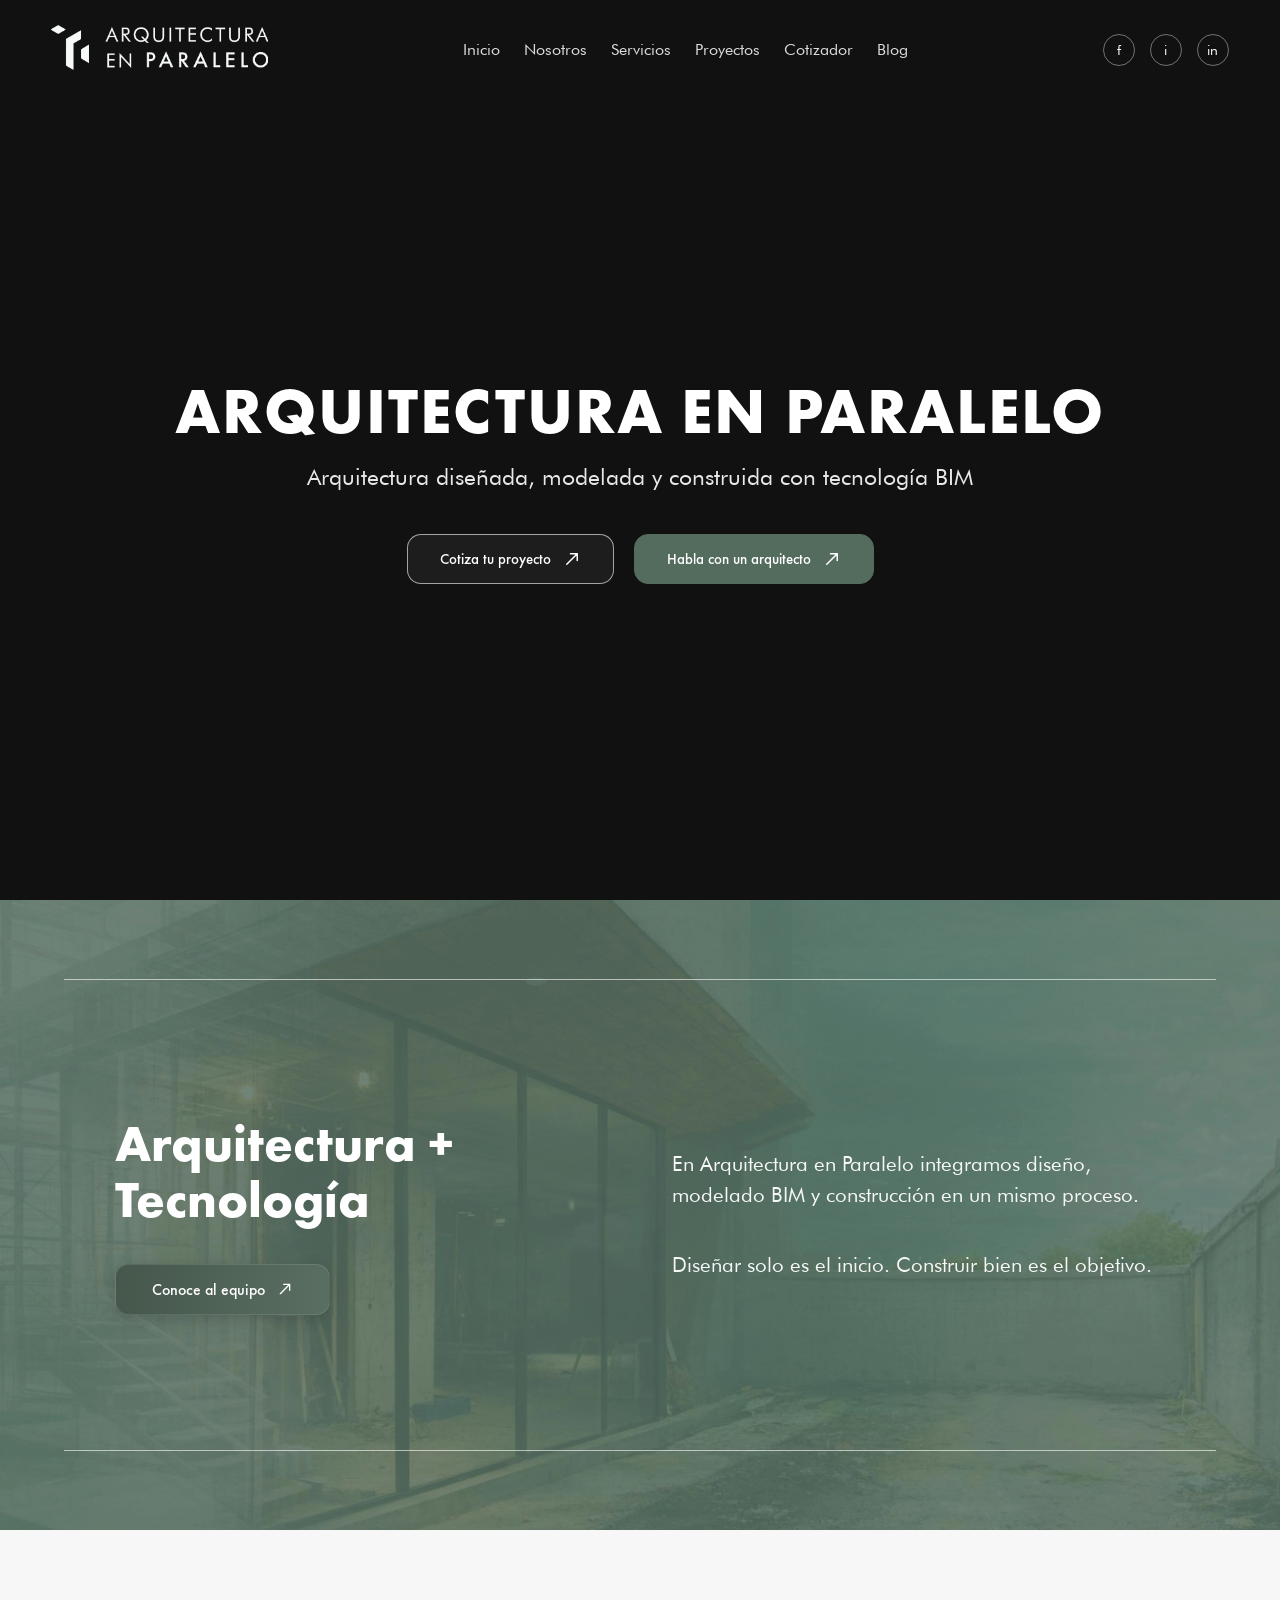
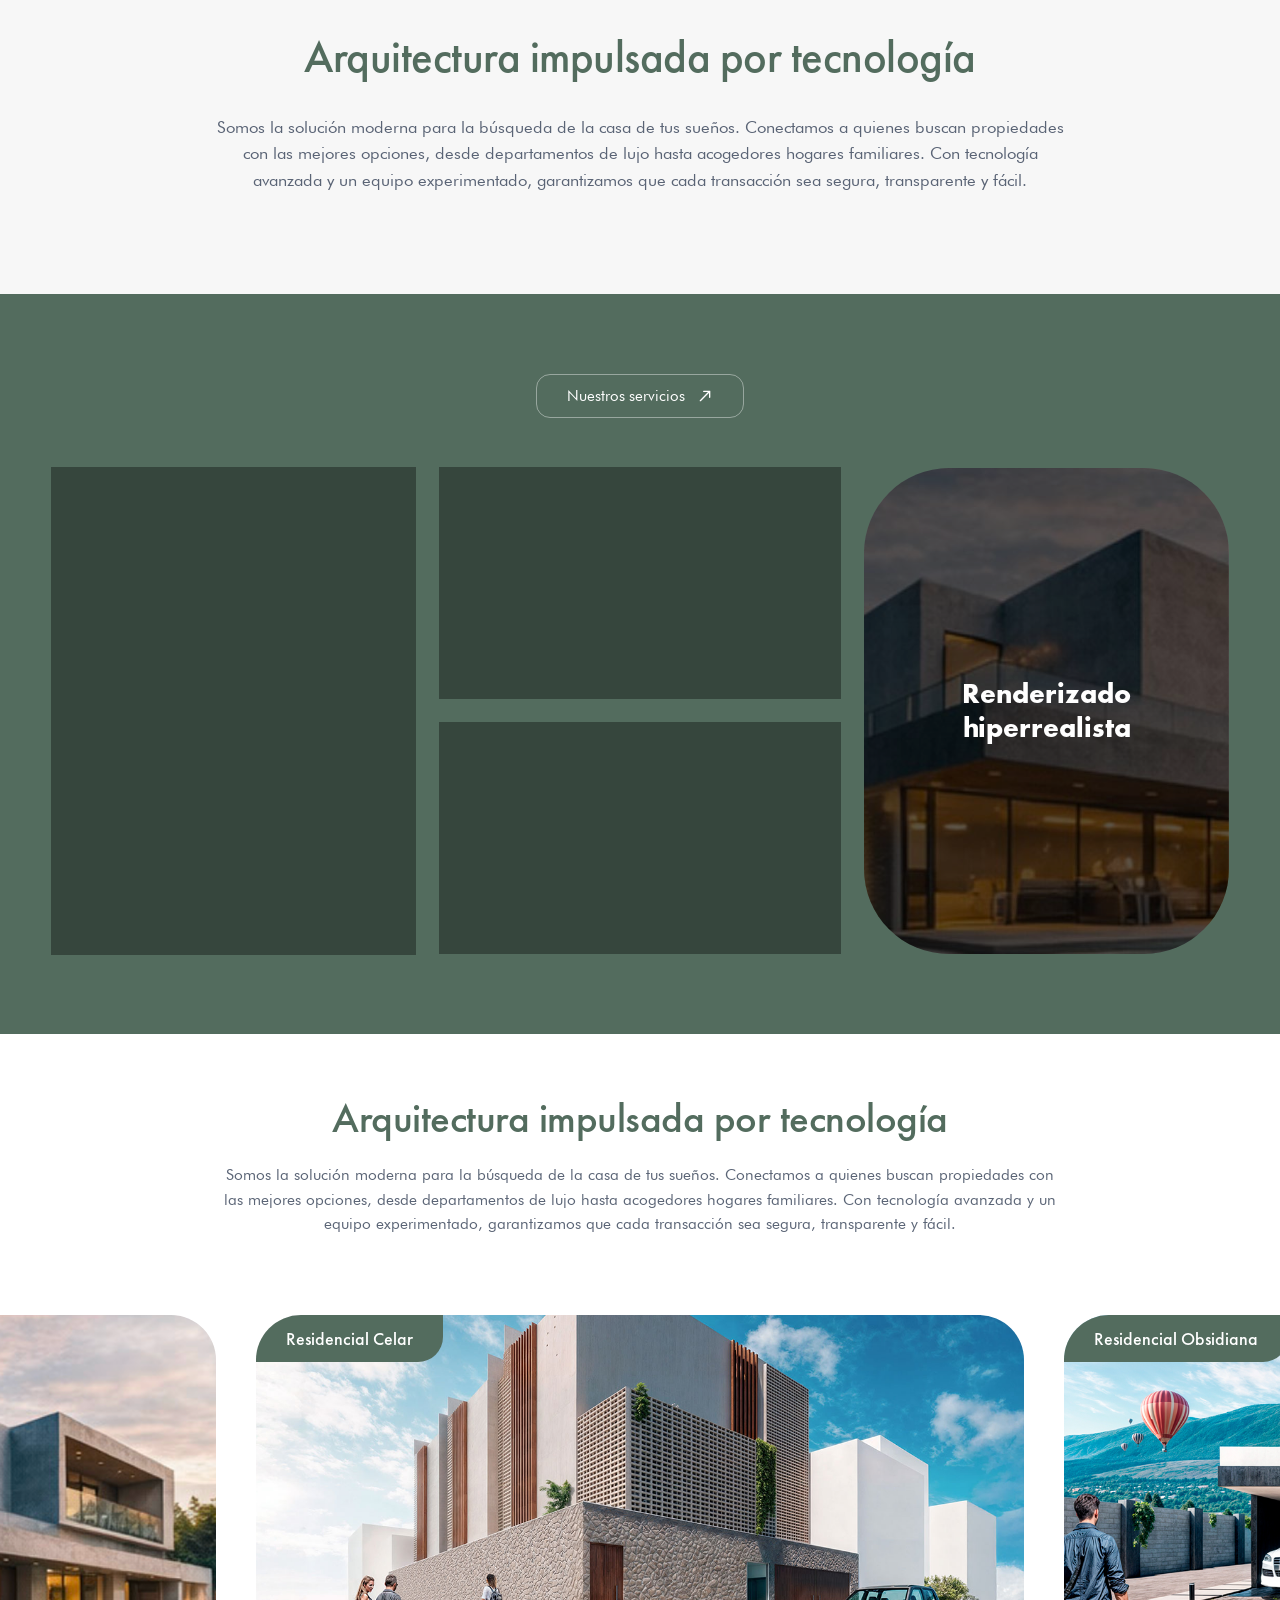
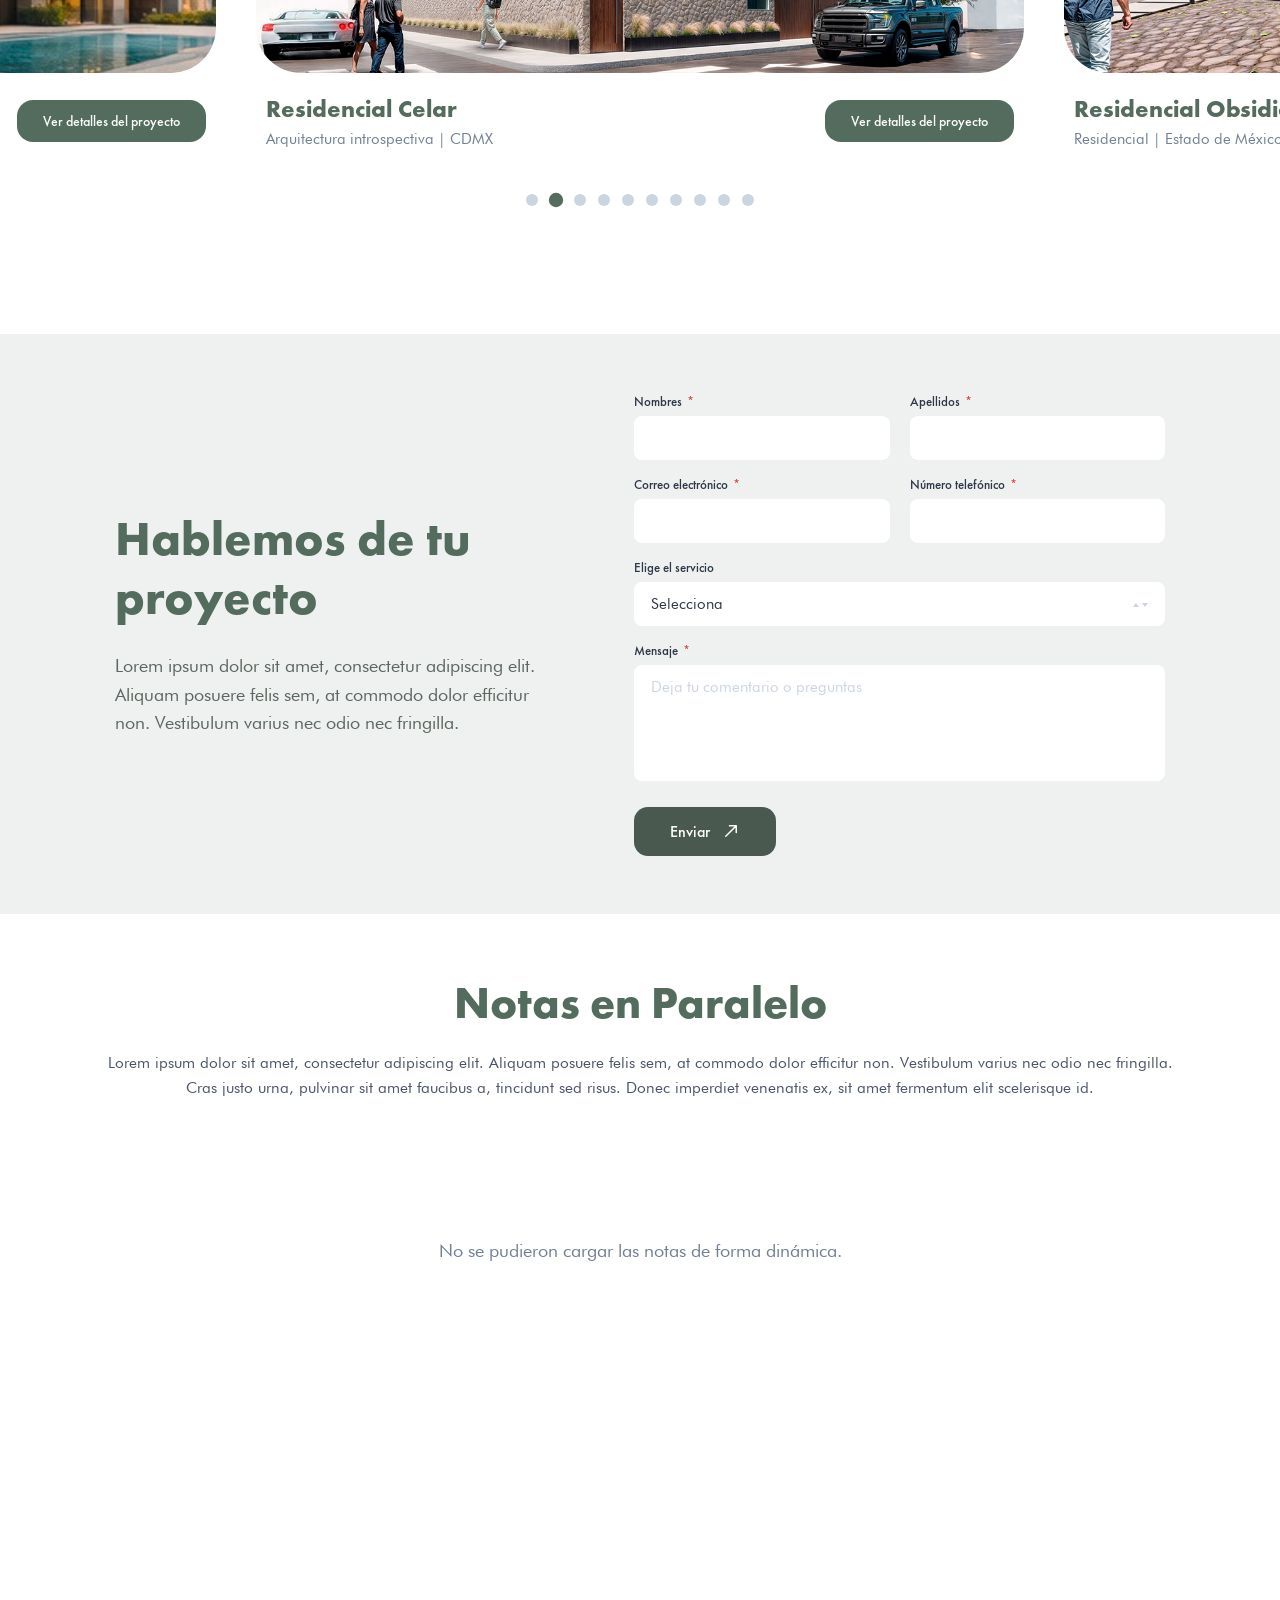
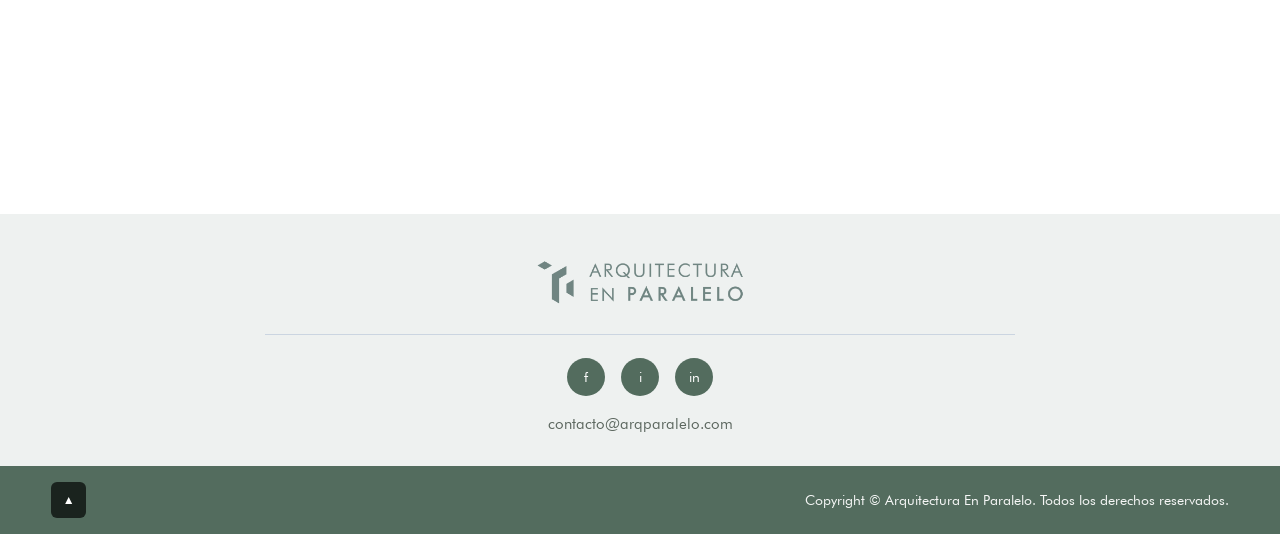
==== index.html @ ddc41c25 "Ajuste menú y ajuste Tarjetas proyectos" ====
<!DOCTYPE html>
<html lang="es">
<head>
  <meta charset="UTF-8">
  <meta name="viewport" content="width=device-width, initial-scale=1.0">
  <title>Arquitectura en Paralelo | Desarrollo Local</title>
  
  <!-- ENLACE AL ARCHIVO CSS EXTERNO -->
  <link rel="stylesheet" href="style.css">
</head>
<body>

<header class="main-header">
  <div class="header-container">
    <div class="logo">
      <img src="assets/img/logo-header.png" alt="Arquitectura en Paralelo">
    </div>
    
    <button class="menu-toggle" id="mobile-menu-btn" aria-label="Abrir menú">
      <span class="line"></span>
      <span class="line"></span>
      <span class="line"></span>
    </button>
    
    <nav class="nav-menu" id="main-nav">
      <div class="nav-links">
        <a href="#">Inicio</a>
        <a href="#">Nosotros</a>
        <a href="#">Servicios</a>
        <a href="#">Proyectos</a>
        <a href="#">Cotizador</a>
        <a href="#">Blog</a>
      </div>
      
      <div class="mobile-socials">
        <a href="https://www.facebook.com/profile.php?id=61570769352204" class="social-link">f</a>
        <a href="https://www.instagram.com/arqenparalelo" class="social-link">i</a>
        <a href="https://www.linkedin.com/company/arqparalelo/" class="social-link">in</a>
      </div>
    </nav>
    
    <div class="social-icons-desktop">
      <a href="https://www.facebook.com/profile.php?id=61570769352204" class="social-link">f</a>
      <a href="https://www.instagram.com/arqenparalelo" class="social-link">i</a>
      <a href="https://www.linkedin.com/company/arqparalelo/" class="social-link">in</a>
    </div>
  </div>
</header>

  <section class="hero-section">
    <div class="video-background">
      <!-- Video corregido según tu estructura local -->
      <video autoplay loop muted playsinline>
        <source src="assets/img/hero-section_.mp4" type="video/mp4">
      </video>
    </div>
    <div class="hero-content reveal-anim">
      <!-- El título principal que ahora sí se va a ver forzado a usar Futura PT Bold -->
      <h1 class="hero-title">ARQUITECTURA EN PARALELO</h1>
      <p class="hero-subtitle">Arquitectura diseñada, modelada y construida con tecnología BIM</p>
      
      <div class="hero-buttons">
        <a href="#" class="btn-hero btn-outline">
          Cotiza tu proyecto 
          <svg viewBox="0 0 24 24" width="18" height="18"><path d="M5 19L19 5M19 5H10M19 5V14" stroke="currentColor" stroke-width="2" stroke-linecap="round" stroke-linejoin="round"/></svg>
        </a>
        <a href="#" class="btn-hero btn-solid">
          Habla con un arquitecto 
          <svg viewBox="0 0 24 24" width="18" height="18"><path d="M5 19L19 5M19 5H10M19 5V14" stroke="currentColor" stroke-width="2" stroke-linecap="round" stroke-linejoin="round"/></svg>
        </a>
      </div>
    </div>
  </section>

  <section class="team-section">
  <div class="team-overlay"></div>
  
  <div class="team-container">
    
    <div class="team-col-left reveal-anim">
      <h2 class="team-main-title">Arquitectura +<br>Tecnología</h2>
      <a href="#" class="btn-team">
        Conoce al equipo
        <svg viewBox="0 0 24 24" width="16" height="16"><path d="M5 19L19 5M19 5H10M19 5V14" stroke="currentColor" stroke-width="2" stroke-linecap="round" stroke-linejoin="round"/></svg>
      </a>
    </div>
    
    <div class="team-col-right reveal-anim">
      <p class="team-paragraph p-top">
        En Arquitectura en Paralelo integramos diseño, modelado BIM y construcción en un mismo proceso.
      </p>
      <p class="team-paragraph p-bottom">
        Diseñar solo es el inicio. Construir bien es el objetivo.
      </p>
    </div>

  </div>
</section>

<section class="intro-text-section">
  <div class="intro-text-container">
    <h2 class="intro-title reveal-anim">Arquitectura impulsada por tecnología</h2>
    <p class="intro-paragraph">
      Somos la solución moderna para la búsqueda de la casa de tus sueños. Conectamos a quienes buscan propiedades con las mejores opciones, desde departamentos de lujo hasta acogedores hogares familiares. Con tecnología avanzada y un equipo experimentado, garantizamos que cada transacción sea segura, transparente y fácil.
    </p>
  </div>
</section>

<section class="services-section">
  
  <div class="services-top-bar">
    <a href="#" class="btn-services-top">
      Nuestros servicios
      <svg viewBox="0 0 24 24" width="16" height="16"><path d="M5 19L19 5M19 5H10M19 5V14" stroke="currentColor" stroke-width="2" stroke-linecap="round" stroke-linejoin="round"/></svg>
    </a>
  </div>

  <div class="grid-servicios">

    <div class="card-flip card-alta">
      <div class="card-inner">
        <div class="card-front foto-1">
          <h3>Proyecto y Diseño<br>Arquitectónico</h3>
        </div>
        <div class="card-back">
          <p>Creamos espacios funcionales y estéticamente atractivos que reflejan las necesidades y la personalidad de cada cliente.</p>
          <a href="#" class="btn-servicios">
            Ver más 
            <svg viewBox="0 0 24 24" width="14" height="14" class="arrow-svg"><path d="M5 19L19 5M19 5H10M19 5V14" stroke="currentColor" stroke-width="2" stroke-linecap="round" stroke-linejoin="round"/></svg>
          </a>
        </div>
      </div>
    </div>

    <div class="columna-centro">
      
      <div class="card-flip card-baja">
        <div class="card-inner">
          <div class="card-front foto-2">
            <h3>Coordinación y gestión BIM</h3>
          </div>
          <div class="card-back">
            <p>Somos expertos en la implementación de la metodología BIM, alineados con los estándares internacionales de la norma ISO 19650.</p>
            <a href="#" class="btn-servicios">
              Ver más
              <svg viewBox="0 0 24 24" width="14" height="14" class="arrow-svg"><path d="M5 19L19 5M19 5H10M19 5V14" stroke="currentColor" stroke-width="2" stroke-linecap="round" stroke-linejoin="round"/></svg>
            </a>
          </div>
        </div>
      </div>

      <div class="card-flip card-baja">
        <div class="card-inner">
          <div class="card-front foto-3">
            <h3>Supervisión y ejecución de obra</h3>
          </div>
          <div class="card-back">
            <p>Contamos con un equipo de profesionales altamente capacitados que supervisan cada etapa del proceso constructivo.</p>
            <a href="#" class="btn-servicios">
              Ver más
              <svg viewBox="0 0 24 24" width="14" height="14" class="arrow-svg"><path d="M5 19L19 5M19 5H10M19 5V14" stroke="currentColor" stroke-width="2" stroke-linecap="round" stroke-linejoin="round"/></svg>
            </a>
          </div>
        </div>
      </div>

    </div>

    <div class="card-flip card-alta">
      <div class="card-inner">
        <div class="card-front foto-4">
          <h3>Renderizado<br>hiperrealista</h3>
        </div>
        <div class="card-back">
          <p>Trabajamos con tecnología de punta para adaptarnos a cualquier escala y tipo de proyecto, asegurando que cada detalle refleje tu visión.</p>
          <a href="#" class="btn-servicios">
            Ver más 
            <svg viewBox="0 0 24 24" width="14" height="14" class="arrow-svg"><path d="M5 19L19 5M19 5H10M19 5V14" stroke="currentColor" stroke-width="2" stroke-linecap="round" stroke-linejoin="round"/></svg>
          </a>
        </div>
      </div>
    </div>

  </div>
</section>

<section class="section-proyectos-completa">
  
  <div class="proyectos-intro-header">
    <h2 class="proyectos-intro-title title-nowrap">Arquitectura impulsada por tecnología</h2>
    <p class="proyectos-intro-paragraph">
      Somos la solución moderna para la búsqueda de la casa de tus sueños. Conectamos a quienes buscan propiedades con las mejores opciones, desde departamentos de lujo hasta acogedores hogares familiares. Con tecnología avanzada y un equipo experimentado, garantizamos que cada transacción sea segura, transparente y fácil.
    </p>
  </div>

  <div class="carrusel-proyectos-wrapper">
    <div class="carrusel-proyectos-container">
      <div class="carrusel-track">

        <div class="proyecto-card">
          <div class="proyecto-imagen-wrapper">
            <img src="assets/img/Carrusel_Enteluz.png" alt="Casa Entreluz">
            <div class="pleca-verde">Casa Entreluz</div>
          </div>
          <div class="proyecto-info">
            <div class="proyecto-texto">
              <h3>Casa Entreluz</h3>
              <p>Arquitectura introspectiva | Estado de México</p>
            </div>
            <a href="#entreluz" class="btn-proyecto">Ver detalles del proyecto</a>
          </div>
        </div>

        <div class="proyecto-card">
          <div class="proyecto-imagen-wrapper">
            <img src="assets/img/Carrusel_Celar.png" alt="Residencial Celar">
            <div class="pleca-verde">Residencial Celar</div>
          </div>
          <div class="proyecto-info">
            <div class="proyecto-texto">
              <h3>Residencial Celar</h3>
              <p>Arquitectura introspectiva | CDMX</p>
            </div>
            <a href="#celar" class="btn-proyecto">Ver detalles del proyecto</a>
          </div>
        </div>

        <div class="proyecto-card">
          <div class="proyecto-imagen-wrapper">
            <img src="assets/img/Carrusel_Obsidiana.png" alt="Residencial Obsidiana">
            <div class="pleca-verde">Residencial Obsidiana</div>
          </div>
          <div class="proyecto-info">
            <div class="proyecto-texto">
              <h3>Residencial Obsidiana</h3>
              <p>Residencial | Estado de México</p>
            </div>
            <a href="#obsidiana" class="btn-proyecto">Ver detalles del proyecto</a>
          </div>
        </div>

        <div class="proyecto-card">
          <div class="proyecto-imagen-wrapper">
            <img src="assets/img/Carrusel_Refugio.png" alt="Residencial Refugio">
            <div class="pleca-verde">Residencial Refugio</div>
          </div>
          <div class="proyecto-info">
            <div class="proyecto-texto">
              <h3>Residencial Refugio</h3>
              <p>Conjunto habitacional | CDMX</p>
            </div>
            <a href="#refugio" class="btn-proyecto">Ver detalles del proyecto</a>
          </div>
        </div>

        <div class="proyecto-card">
          <div class="proyecto-imagen-wrapper">
            <img src="assets/img/Carrusel_Puente.png" alt="Casa Puente">
            <div class="pleca-verde">Casa Puente</div>
          </div>
          <div class="proyecto-info">
            <div class="proyecto-texto">
              <h3>Casa Puente</h3>
              <p>Residencial | Estado de México</p>
            </div>
            <a href="#puente" class="btn-proyecto">Ver detalles del proyecto</a>
          </div>
        </div>
        
        <div class="proyecto-card">
          <div class="proyecto-imagen-wrapper">
            <img src="assets/img/Carrusel_Esquivel.png" alt="Casa Esquivel">
            <div class="pleca-verde">Casa Esquivel</div>
          </div>
          <div class="proyecto-info">
            <div class="proyecto-texto">
              <h3>Casa Esquivel</h3>
              <p>Residencial con área comercial | Estado de México</p>
            </div>
            <a href="#esquivel" class="btn-proyecto">Ver detalles del proyecto</a>
          </div>
        </div>
        
        <div class="proyecto-card">
          <div class="proyecto-imagen-wrapper">
            <img src="assets/img/Carrusel_Enteluz.png" alt="Casa Jazmín">
            <div class="pleca-verde">Casa Jazmín</div>
          </div>
          <div class="proyecto-info">
            <div class="proyecto-texto">
              <h3>Casa Jazmín</h3>
              <p>Residencial con área comercial | CDMX</p>
            </div>
            <a href="#jazmin" class="btn-proyecto">Ver detalles del proyecto</a>
          </div>
        </div>
        
        <div class="proyecto-card">
          <div class="proyecto-imagen-wrapper">
            <img src="assets/img/Carrusel_Palapa.png" alt="Complejo la Palapa">
            <div class="pleca-verde">Complejo la Palapa</div>
          </div>
          <div class="proyecto-info">
            <div class="proyecto-texto">
              <h3>Complejo la Palapa</h3>
              <p>Comercial | Estado de México</p>
            </div>
            <a href="#palapa" class="btn-proyecto">Ver detalles del proyecto</a>
          </div>
        </div>
        
        <div class="proyecto-card">
          <div class="proyecto-imagen-wrapper">
            <img src="assets/img/Carrusel_Luz.png" alt="Residencia Luz">
            <div class="pleca-verde">Residencia Luz</div>
          </div>
          <div class="proyecto-info">
            <div class="proyecto-texto">
              <h3>Residencia Luz</h3>
              <p>Residencial | Estado de México</p>
            </div>
            <a href="#luz" class="btn-proyecto">Ver detalles del proyecto</a>
          </div>
        </div>
        
        <div class="proyecto-card">
          <div class="proyecto-imagen-wrapper">
            <img src="assets/img/Carrusel_Retiro.png" alt="Casa Retiro">
            <div class="pleca-verde">Casa Retiro</div>
          </div>
          <div class="proyecto-info">
            <div class="proyecto-texto">
              <h3>Casa Retiro</h3>
              <p>Residencial | Estado de México</p>
            </div>
            <a href="#retiro" class="btn-proyecto">Ver detalles del proyecto</a>
          </div>
        </div>

      </div>
    </div>

    <div class="carrusel-dots">
      <span class="dot" data-index="0"></span>
      <span class="dot active" data-index="1"></span> 
      <span class="dot" data-index="2"></span>
      <span class="dot" data-index="3"></span>
      <span class="dot" data-index="4"></span>
      <span class="dot" data-index="5"></span>
      <span class="dot" data-index="6"></span>
      <span class="dot" data-index="7"></span>
      <span class="dot" data-index="8"></span>
      <span class="dot" data-index="9"></span>
    </div>
  </div>
</section>

<section class="contact-section">
  <div class="contact-container">
    
    <div class="contact-info-col">
      <h2 class="contact-title">Hablemos de tu proyecto</h2>
      <p class="contact-text">
        Lorem ipsum dolor sit amet, consectetur adipiscing elit. Aliquam posuere felis sem, at commodo dolor efficitur non. Vestibulum varius nec odio nec fringilla.
      </p>
    </div>
    
    <div class="contact-form-col">
      <form action="#" method="POST" class="main-form">
        
        <div class="form-row">
          <div class="form-group">
            <label for="nombres">Nombres <span class="required">*</span></label>
            <input type="text" id="nombres" name="nombres" required>
          </div>
          <div class="form-group">
            <label for="apellidos">Apellidos <span class="required">*</span></label>
            <input type="text" id="apellidos" name="apellidos" required>
          </div>
        </div>
        
        <div class="form-row">
          <div class="form-group">
            <label for="email">Correo electrónico <span class="required">*</span></label>
            <input type="email" id="email" name="email" required>
          </div>
          <div class="form-group">
            <label for="telefono">Número telefónico <span class="required">*</span></label>
            <input type="tel" id="telefono" name="telefono" required>
          </div>
        </div>
        
        <div class="form-group full-width">
          <label for="servicio">Elige el servicio</label>
          <div class="select-wrapper">
            <select id="servicio" name="servicio">
              <option value="" disabled selected hidden>Selecciona</option>
              <option value="diseno">Proyecto y diseño arquitectónico</option>
              <option value="render">Renderizado Hiperrealista</option>
              <option value="gestion-bim">Coordinación y gestión BIM</option>
              <option value="supervision">Supervisión y ejecución de obra</option>
            </select>
          </div>
        </div>
        
        <div class="form-group full-width">
          <label for="mensaje">Mensaje <span class="required">*</span></label>
          <textarea id="mensaje" name="mensaje" rows="5" placeholder="Deja tu comentario o preguntas" required></textarea>
        </div>
        
        <div class="form-submit-wrapper">
          <button type="submit" class="btn-submit">
            Enviar
            <svg viewBox="0 0 24 24" width="18" height="18"><path d="M5 19L19 5M19 5H10M19 5V14" stroke="currentColor" stroke-width="2" stroke-linecap="round" stroke-linejoin="round"/></svg>
          </button>
        </div>
        
      </form>
    </div>
    
  </div>
</section>

<section class="blog-section">
  
  <div class="blog-header">
    <h2 class="blog-section-title">Notas en Paralelo</h2>
    <p class="blog-section-subtitle">
      Lorem ipsum dolor sit amet, consectetur adipiscing elit. Aliquam posuere felis sem, at commodo dolor efficitur non. Vestibulum varius nec odio nec fringilla. Cras justo urna, pulvinar sit amet faucibus a, tincidunt sed risus. Donec imperdiet venenatis ex, sit amet fermentum elit scelerisque id.
    </p>
  </div>

  <div class="blog-grid" id="blog-dynamic-container">
    <div class="blog-loading">Cargando publicaciones...</div>
  </div>

</section>

<footer class="main-footer">
  
  <div class="footer-top">
    <div class="footer-logo">
      <img src="assets/img/logo-aep.png" alt="Arquitectura en Paralelo">
    </div>
    
    <hr class="footer-divider">
    
    <div class="footer-socials">
      <a href="https://www.facebook.com/profile.php?id=61570769352204" class="footer-icon">f</a>
      <a href="https://www.instagram.com/arqenparalelo" class="footer-icon">i</a>
      <a href="https://www.linkedin.com/company/arqparalelo/" class="footer-icon">in</a>
    </div>
    
    <div class="footer-contact">
      <a href="mailto:contacto@arqparalelo.com">contacto@arqparalelo.com</a>
    </div>
  </div>

  <div class="footer-bottom">
    <div class="footer-bottom-container">
      <button class="btn-scroll-top" onclick="window.scrollTo({top: 0, behavior: 'smooth'});">▲</button>
      
      <p class="footer-copyright">
        Copyright &copy; Arquitectura En Paralelo. Todos los derechos reservados.
      </p>
    </div>
  </div>

</footer>

<script src="script.js"></script>
</body>
</html>
---- style.css ----
/* ==========================================================================
   1. CONFIGURACIÓN DE FUENTES FUTURA LOCALES
   ========================================================================== */

/* Peso normal/lectura (Book) */
@font-face {
  font-family: 'Futura Local';
  src: url('assets/fonts/Futura-Book-font.ttf') format('truetype');
  font-weight: 400;
  font-style: normal;
}

/* Peso intermedio (Medium) */
@font-face {
  font-family: 'Futura Local';
  src: url('assets/fonts/FuturaPTMedium.otf') format('opentype');
  font-weight: 500;
  font-style: normal;
}

/* Peso pesado para títulos (Bold) */
@font-face {
  font-family: 'Futura Local';
  src: url('assets/fonts/FuturaPTBold.otf') format('opentype');
  font-weight: 700;
  font-style: normal;
}

/* ==========================================================================
   2. RESETEO Y CONFIGURACIÓN GENERAL
   ========================================================================== */
* {
  margin: 0;
  padding: 0;
  box-sizing: border-box;
}

body {
  font-family: 'Futura Local', 'Futura', Arial, sans-serif;
  background-color: #1a1a1a;
  overflow-x: hidden;
  -webkit-font-smoothing: antialiased;
  -moz-osx-font-smoothing: grayscale;
}

/* ==========================================================================
   3. HEADER TRANSPARENTE
   ========================================================================== */
.main-header {
  position: absolute;
  top: 0;
  left: 0;
  width: 100%;
  z-index: 10;
  padding: 25px 4vw;
}

.header-container {
  display: flex;
  justify-content: space-between;
  align-items: center;
  max-width: 1800px;
  margin: 0 auto;
  width: 100%;
}

.logo img {
  height: 45px;
  width: auto;
}

.nav-menu {
  display: flex;
  align-items: center;
  justify-content: space-between;
  gap: 30px;
  opacity: 1 !important;       /* <-- AGREGA ESTO: Asegura que se vea en monitor */
  visibility: visible !important; /* <-- AGREGA ESTO: Asegura que responda en monitor */
}

.nav-menu a {
  color: #ffffff;
  text-decoration: none;
  font-size: 15px;
  font-weight: 400; /* Carga Futura-Book-font.ttf */
  opacity: 0.85;
  transition: opacity 0.3s ease;
}

.nav-menu a:hover {
  opacity: 1;
}

.social-icons {
  display: flex;
  gap: 15px;
}

.social-link {
  color: #ffffff;
  text-decoration: none;
  width: 32px;
  height: 32px;
  border: 1px solid rgba(255, 255, 255, 0.4);
  border-radius: 50%;
  display: flex;
  align-items: center;
  justify-content: center;
  font-size: 14px;
  font-weight: 400;
  transition: all 0.3s ease;
}

.social-link:hover {
  background: #ffffff;
  color: #000000;
}

/* ==========================================================================
   4. SECCIÓN HERO (100% ALTO DE PANTALLA)
   ========================================================================== */
.hero-section {
  position: relative;
  width: 100%;
  height: 100vh; /* Fuerza el alto total del monitor */
  display: flex;
  justify-content: center;
  align-items: center;
  overflow: hidden;
}

/* Contenedor y capa oscura sobre el video */
.video-background {
  position: absolute;
  top: 0;
  left: 0;
  width: 100%;
  height: 100%;
  z-index: 1;
}

.video-background video {
  width: 100%;
  height: 100%;
  object-fit: cover; /* Recorta y adapta el video sin deformarlo */
}

.video-background::before {
  content: '';
  position: absolute;
  top: 0; 
  left: 0; 
  width: 100%; 
  height: 100%;
  background: rgba(0, 0, 0, 0.35); /* Filtro oscuro para contraste */
  z-index: 2;
}

/* ==========================================================================
   5. TEXTOS CENTRALES Y TEXTO FLUIDO
   ========================================================================== */
.hero-content {
  position: relative;
  z-index: 3;
  text-align: center;
  color: #ffffff;
  width: 90%;
  max-width: 1200px;
  margin-top: 60px; /* Margen de cortesía por el header */
}

.hero-title {
  font-size: clamp(2.2rem, 5vw, 4.8rem); /* Se escala perfecto de celular a 27" */
  font-weight: 700; /* Carga FuturaPTBold.otf */
  letter-spacing: 2px;
  margin: 0 0 15px 0;
  line-height: 1.1;
}

.hero-subtitle {
  font-size: clamp(1.1rem, 1.8vw, 1.6rem);
  font-weight: 400; /* Carga Futura-Book-font.ttf */
  max-width: 800px;
  margin: 0 auto 40px auto;
  opacity: 0.9;
  line-height: 1.4;
}

/* ==========================================================================
   6. BOTONES DE ACCIÓN
   ========================================================================== */
.hero-buttons {
  display: flex;
  justify-content: center;
  gap: 20px;
}

.btn-hero {
  display: inline-flex;
  align-items: center;
  gap: 12px;
  padding: 14px 32px;
  border-radius: 14px;
  font-size: 15px;
  font-weight: 500; /* Carga FuturaPTMedium.otf */
  text-decoration: none;
  transition: all 0.3s ease;
}

.btn-hero svg {
  transition: transform 0.3s ease;
}

.btn-hero:hover svg {
  transform: translate(2px, -2px); /* Pequeño desplazamiento de la flecha */
}

/* Botón Izquierdo (Traslúcido con Blur) */
.btn-outline {
  border: 1px solid rgba(255, 255, 255, 0.6);
  background: rgba(255, 255, 255, 0.05);
  color: #ffffff;
  backdrop-filter: blur(5px);
}

.btn-outline:hover {
  background: rgba(255, 255, 255, 0.2);
  border-color: #ffffff;
}

/* Botón Derecho (Verde Sólido) */
.btn-solid {
  background-color: #536c5e;
  color: #ffffff;
  border: 1px solid #536c5e;
}

.btn-solid:hover {
  background-color: #42594d;
  border-color: #42594d;
}

/* ==========================================================================
   7. OPTIMIZACIÓN RESPONSIVA (MÓVILES)
   ========================================================================== */
@media (max-width: 992px) {
  .main-header {
    padding: 20px 6vw;
  }
  
  .nav-menu {
    display: none; /* Oculta el menú horizontal en móviles */
  }
  
  .hero-buttons {
    flex-direction: column; /* Apila los botones en vertical */
    align-items: center;
    gap: 15px;
  }
  
  .btn-hero {
    width: 100%;
    max-width: 320px;
    justify-content: center;
  }
}

/* ==========================================================================
   8. SECCIÓN EQUIPO (70% ALTO DE PANTALLA)
   ========================================================================== */
.team-section {
  position: relative;
  width: 100%;
  height: 70vh; /* Fuerza el 70% del alto de la pantalla */
  min-height: 550px; /* Evita que se colapse en pantallas muy enanas */
  background-image: url('assets/img/team.jpg');
  background-size: cover;
  background-position: center;
  background-repeat: no-repeat;
  display: flex;
  align-items: center;
  justify-content: center;
  overflow: hidden;
}

/* Capa verde translúcida de fondo */
.team-overlay {
  position: absolute;
  top: 0;
  left: 0;
  width: 100%;
  height: 100%;
  background: rgba(83, 108, 94, 0.15); /* Bajada a 0.45 para dar solo un sutil tinte verde */
  z-index: 1;
}

/* Contenedor principal con las líneas blancas superiores e inferiores */
.team-container {
  position: relative;
  z-index: 2;
  width: 90vw;
  max-width: 1600px;
  height: 75%; /* Altura interna relativa para las líneas */
  display: grid;
  grid-template-columns: 1fr 1fr;
  gap: 5vw;
  align-content: center;
  align-items: center;
  padding: 60px 4vw;
  box-sizing: border-box;
  
  /* Las líneas blancas del diseño */
  border-top: 1px solid rgba(255, 255, 255, 0.6);
  border-bottom: 1px solid rgba(255, 255, 255, 0.6);
}

/* --- COLUMNA IZQUIERDA --- */
.team-col-left {
  display: flex;
  flex-direction: column;
  align-items: flex-start;
  justify-content: center;
}

.team-main-title {
  font-family: 'Futura Local', sans-serif;
  font-weight: 700; /* Carga FuturaPTBold.otf */
  color: #ffffff;
  font-size: clamp(2.2rem, 4vw, 3.8rem);
  line-height: 1.1;
  margin-bottom: 35px;
}

/* Botón estilo pastilla oscura */
.btn-team {
  display: inline-flex;
  align-items: center;
  gap: 12px;
  /* Degradado lineal de izquierda (más oscuro) a derecha (más claro) */
  background: linear-gradient(90deg, #46574c 0%, #596f61 100%);
  border: 1px solid rgba(255, 255, 255, 0.1);
  color: #ffffff;
  text-decoration: none;
  padding: 14px 36px; /* Ajustado el padding horizontal para que se estire como en la captura */
  border-radius: 14px; /* Cambiado a 50px para dar ese acabado de píldora perfecto */
  font-size: 16px;
  font-weight: 500; /* Carga FuturaPTMedium.otf */
  transition: all 0.3s ease;
  box-shadow: 0 4px 15px rgba(0, 0, 0, 0.15); /* Una sutil sombra para darle volumen */
}

.btn-team svg {
  transition: transform 0.3s ease;
}

/* Efecto hover sutil para cuando pasan el cursor */
.btn-team:hover {
  background: linear-gradient(90deg, #3f4f45 0%, #4f6356 100%);
  box-shadow: 0 6px 20px rgba(0, 0, 0, 0.25);
}

.btn-team:hover svg {
  transform: translate(2px, -2px);
}

/* --- COLUMNA DERECHA --- */
.team-col-right {
  display: flex;
  flex-direction: column;
  justify-content: center;
  gap: 40px; /* Separación entre bloques de texto */
  color: #ffffff;
}

.team-paragraph {
  font-family: 'Futura Local', sans-serif;
  font-weight: 400; /* Carga Futura-Book-font.ttf */
  font-size: clamp(1.1rem, 1.6vw, 1.45rem);
  line-height: 1.5;
  max-width: 540px;
  opacity: 0.95;
}

/* ==========================================================================
   9. RESPONSIVO SECCIÓN EQUIPO (MÓVILES Y TABLETS)
   ========================================================================== */
@media (max-width: 992px) {
  .team-section {
    height: auto; /* Permite que crezca si el texto es muy largo en móvil */
    padding: 80px 0;
  }
  
  .team-container {
    grid-template-columns: 1fr; /* Una sola columna en móvil */
    gap: 40px;
    height: auto;
    padding: 40px 4vw;
  }
  
  .team-col-right {
    gap: 25px;
  }
  
  .team-paragraph {
    max-width: 100%;
  }
}

/* ==========================================================================
   10. SECCIÓN INTRO TEXTO MINIMALISTA
   ========================================================================== */
.intro-text-section {
  width: 100%;
  background-color: #f7f7f7; /* Un fondo gris claro muy sutil como el de tu captura */
  padding: 100px 4vw; /* Buen espacio vertical para que respire la sección */
  display: flex;
  justify-content: center;
  align-items: center;
  box-sizing: border-box;
}

.intro-text-container {
  width: 100%;
  max-width: 950px; /* Evita que las líneas de texto sean infinitas en un monitor de 27" */
  text-align: center;
}

.intro-title {
  font-family: 'Futura Local', sans-serif;
  font-weight: 500; /* Carga FuturaPTMedium.otf para un grosor elegante pero no masivo */
  color: #536c5e; /* Tu verde característico */
  font-size: clamp(2rem, 3.5vw, 3.2rem); /* Tipografía fluida que escala perfecto */
  line-height: 1.2;
  margin-bottom: 30px;
  letter-spacing: -0.5px;
}

.intro-paragraph {
  font-family: 'Futura Local', sans-serif;
  font-weight: 400; /* Carga Futura-Book-font.ttf */
  color: #4a5568; /* Un gris oscuro suave para que sea legible y estético */
  font-size: clamp(1rem, 1.3vw, 1.25rem);
  line-height: 1.6; /* Interlineado amplio para calcar el diseño original */
  max-width: 850px;
  margin: 0 auto;
  opacity: 0.9;
}

/* ==========================================================================
   11. RESPONSIVO SECCIÓN INTRO
   ========================================================================== */
@media (max-width: 768px) {
  .intro-text-section {
    padding: 60px 6vw; /* Reducimos el colchón de aire en pantallas móviles */
  }
  
  .intro-title {
    margin-bottom: 20px;
  }
}

/* ==========================================================================
   12. CONTENEDOR GENERAL DE LA SECCIÓN DE SERVICIOS
   ========================================================================== */
.services-section {
  width: 100%;
  background-color: #536c5e; /* Tu verde institucional unificado de fondo */
  padding: 80px 0;
  box-sizing: border-box;
}

/* Barra superior para centrar el botón */
.services-top-bar {
  display: flex;
  justify-content: center;
  margin-bottom: 50px;
}

/* El botón superior con borde fino */
.btn-services-top {
  display: inline-flex;
  align-items: center;
  gap: 12px;
  border: 1px solid rgba(255, 255, 255, 0.4);
  background: transparent;
  color: #ffffff;
  text-decoration: none;
  padding: 12px 30px;
  border-radius: 14px;
  font-family: 'Futura Local', sans-serif;
  font-weight: 400; /* Futura-Book-font.ttf */
  font-size: 15px;
  transition: all 0.3s ease;
}

.btn-services-top svg {
  transition: transform 0.3s ease;
}

.btn-services-top:hover {
  background: rgba(255, 255, 255, 0.1);
  border-color: #ffffff;
}

.btn-services-top:hover svg {
  transform: translate(2px, -2px);
}

/* --- DISEÑO DE LA REJILLA (GRID) ASIMÉTRICA --- */
.grid-servicios {
  display: grid;
  grid-template-columns: 1fr 1.1fr 1fr;
  gap: 24px;
  width: 92vw;
  max-width: 1800px;
  margin: 0 auto;
  box-sizing: border-box;
}

.columna-centro {
  display: flex;
  flex-direction: column;
  gap: 24px;
}

/* --- ESTRUCTURA FLIP CARD 3D --- */
.card-flip {
  perspective: 1000px;
  width: 100%;
}

/* ALTURAS PROPORCIONALES */
.card-alta {
  height: 38vw; 
  max-height: 800px; 
  min-height: 480px; 
}

.card-baja {
  height: calc(19vw - 12px); 
  max-height: 388px; 
  min-height: 228px;
}

.card-inner {
  position: relative;
  width: 100%;
  height: 100%;
  text-align: center;
  transition: transform 0.8s cubic-bezier(0.4, 0, 0.2, 1);
  transform-style: preserve-3d;
}

.card-flip:hover .card-inner {
  transform: rotateY(180deg);
}

.card-front, .card-back {
  position: absolute;
  width: 100%;
  height: 100%;
  -webkit-backface-visibility: hidden;
  backface-visibility: hidden;
  box-sizing: border-box;
  /* LÍNEA 116 ORIGINAL: Cambia el radio aquí de forma manual si lo requieres */
  border-radius: 85px !important; 
  overflow: hidden !important;
}

/* --- PARTE FRONTAL --- */
.card-front {
  background-size: cover !important;
  background-position: center !important;
  background-repeat: no-repeat !important;
  display: flex;
  align-items: center;
  justify-content: center;
  padding: 30px;
  z-index: 2;
}

.card-front::before {
  content: '';
  position: absolute;
  top: 0; left: 0; width: 100%; height: 100%;
  background: rgba(0, 0, 0, 0.35); 
  z-index: 1;
}

.card-front h3 {
  font-family: 'Futura Local', sans-serif;
  font-weight: 700; /* Carga FuturaPTBold.otf */
  color: #ffffff;
  font-size: clamp(1.4rem, 2.2vw, 2.4rem);
  z-index: 2;
  margin: 0;
  line-height: 1.2;
}

.card-baja .card-front h3 {
  font-size: clamp(1.2rem, 1.9vw, 2rem);
}

/* IMÁGENES LOCALES */
.foto-1 { background-image: url('assets/img/services-disenio.jpg'); }
.foto-2 { background-image: url('assets/img/services-BIM.png'); }
.foto-3 { background-image: url('assets/img/services-BIM.png'); }
.foto-4 { background-image: url('assets/img/services-disenio.jpg'); }

/* --- PARTE TRASERA TRASLÚCIDA --- */
.card-back {
  background-color: #42594d;
  transform: rotateY(180deg);
  display: flex;
  flex-direction: column;
  justify-content: center;
  align-items: center;
  padding: 30px;
  
  opacity: 0;
  visibility: hidden;
  transition: opacity 0.3s ease, visibility 0.3s ease;
}

.card-flip:hover .card-back {
  opacity: 1;
  visibility: visible;
}

.card-back p {
  font-family: 'Futura Local', sans-serif;
  font-weight: 400; /* Carga Futura-Book-font.ttf */
  color: #e2e8f0;
  font-size: clamp(0.9rem, 1.1vw, 1.1rem);
  line-height: 1.5;
  margin-bottom: 24px;
  max-width: 85%;
}

@media (max-width: 1200px) {
  .card-back p {
    font-size: 13px;
    margin-bottom: 15px;
  }
  .card-baja .card-back p {
    display: -webkit-box;
    -webkit-line-clamp: 3;
    -webkit-box-orient: vertical;
    overflow: hidden; 
  }
}

/* --- ESTILO DEL BOTÓN BLANCO TRASERO --- */
.btn-servicios {
  display: inline-flex;
  align-items: center;
  justify-content: center;
  gap: 8px;
  border: 1px solid #ffffff;
  background: transparent;
  color: #ffffff;
  padding: 10px 24px;
  font-size: 14px;
  font-family: 'Futura Local', sans-serif;
  font-weight: 500; /* Carga FuturaPTMedium.otf */
  text-decoration: none;
  border-radius: 18px;
  transition: all 0.3s ease;
}

.arrow-svg {
  transition: transform 0.3s ease;
}

.btn-servicios:hover {
  background: #ffffff;
  color: #42594d;
}

.btn-servicios:hover .arrow-svg {
  transform: translate(2px, -2px);
}

/* --- RESPONSIVO PARA MÓVILES --- */
@media (max-width: 992px) {
  .grid-servicios {
    grid-template-columns: 1fr;
    width: 100%;
    padding: 0 20px;
    gap: 20px;
  }
  .columna-centro {
    gap: 20px;
  }
  .card-alta, .card-baja {
    height: 380px;
    max-height: 380px;
    min-height: 380px;
  }
  .card-front h3 {
    font-size: 28px !important;
  }
  .card-back p {
    font-size: 15px !important;
  }
}

/* ==========================================================================
   13. SECCIÓN COMPLETA DE PROYECTOS (100vh) - ACTUALIZADA
   ========================================================================== */
.section-proyectos-completa {
  width: 100%;
  height: 100vh;
  min-height: 850px;
  background-color: #ffffff;
  display: flex;
  flex-direction: column;
  justify-content: space-between;
  padding: 60px 0;
  box-sizing: border-box;
  overflow: hidden;
}

.proyectos-intro-header {
  width: 100%;
  max-width: 1200px; /* Ampliado para dar espacio al título en horizontal */
  margin: 0 auto;
  text-align: center;
  padding: 0 4vw;
  box-sizing: border-box;
}

/* Ajuste 1: Fuerza una sola línea en laptops y monitores grandes */
.title-nowrap {
  white-space: nowrap; 
  font-family: 'Futura Local', sans-serif;
  font-weight: 500;
  color: #536c5e;
  font-size: clamp(1.8rem, 3.2vw, 3.2rem);
  line-height: 1.2;
  margin-bottom: 20px;
  letter-spacing: -0.5px;
}

.proyectos-intro-paragraph {
  font-family: 'Futura Local', sans-serif;
  font-weight: 400;
  color: #4a5568;
  font-size: clamp(0.95rem, 1.2vw, 1.15rem);
  line-height: 1.6;
  max-width: 850px;
  margin: 0 auto;
  opacity: 0.9;
}

.carrusel-proyectos-wrapper {
  width: 100vw;
  overflow: hidden;
  margin-top: auto;
  margin-bottom: auto;
}

/* Contenedor preparado para Drag del mouse */
.carrusel-proyectos-container {
  width: 100%;
  overflow-x: hidden; /* Ocultamos la barra nativa por completo */
  padding: 20px 0;
  box-sizing: border-box;
  cursor: grab; /* Indica que se puede arrastrar */
  user-select: none; /* Evita que se seleccionen los textos al arrastrar */
}

.carrusel-proyectos-container:active {
  cursor: grabbing;
}

.carrusel-track {
  display: flex;
  gap: 40px;
  padding: 0 40px;
  will-change: transform;
}

.proyecto-card {
  flex: 0 0 60vw;
  max-width: 1100px;
  min-width: 650px;
  display: flex;
  flex-direction: column;
  box-sizing: border-box;
}

.proyecto-imagen-wrapper {
  position: relative;
  width: 100%;
  height: 28vw;
  max-height: 480px;
  min-height: 340px;
  border-radius: 45px;
  overflow: hidden;
}

.proyecto-imagen-wrapper img {
  width: 100%;
  height: 100%;
  object-fit: cover;
  pointer-events: none; /* Evita que el navegador intente arrastrar la imagen suelta */
}

.pleca-verde {
  position: absolute;
  top: 0;
  left: 0;
  background-color: #536c5e;
  color: #ffffff;
  padding: 12px 30px;
  font-family: 'Futura Local', sans-serif;
  font-weight: 500;
  font-size: 18px;
  border-bottom-right-radius: 25px;
}

.proyecto-info {
  display: flex;
  justify-content: space-between;
  align-items: center;
  padding: 20px 10px 0 10px;
}

/* Ajuste 5: Cambiado el color del título al verde corporativo */
.proyecto-texto h3 {
  font-family: 'Futura Local', sans-serif;
  font-weight: 700;
  font-size: 24px;
  color: #536c5e; 
  margin: 0 0 6px 0;
}

.proyecto-texto p {
  font-family: 'Futura Local', sans-serif;
  font-weight: 400;
  font-size: 15px;
  color: #718096;
  margin: 0;
}

.btn-proyecto {
  background-color: #536c5e;
  color: #ffffff !important;
  text-decoration: none;
  padding: 12px 26px;
  border-radius: 16px;
  font-family: 'Futura Local', sans-serif;
  font-weight: 500;
  font-size: 14px;
  transition: background-color 0.3s ease;
}

.btn-proyecto:hover {
  background-color: #3f5247;
}

/* --- CÍRCULOS INDICADORES --- */
.carrusel-dots {
  display: flex;
  justify-content: center;
  gap: 12px;
  margin-top: 15px;
  padding: 10px 0; /* Ajuste 4: Añadido padding vertical para que no se corten las esferas */
}

.dot {
  width: 12px;
  height: 12px;
  background-color: #cbd5e1;
  border-radius: 50%;
  cursor: pointer;
  transition: all 0.3s ease;
  box-sizing: content-box; /* Evita heredar problemas de reseteo */
}

.dot.active {
  background-color: #536c5e;
  transform: scale(1.2);
}

@media (max-width: 992px) {
  .title-nowrap {
    white-space: normal; /* En móviles permitimos que baje para no romper la pantalla */
  }
}

@media (max-width: 768px) {
  .section-proyectos-completa {
    height: auto;
    padding: 60px 0;
  }
  .carrusel-track {
    gap: 20px;
    padding: 0 20px;
  }
  .proyecto-card {
    flex: 0 0 85vw;
    min-width: auto;
  }
  .proyecto-imagen-wrapper {
    height: 240px;
  }
  .proyecto-info {
    flex-direction: column;
    align-items: flex-start;
    gap: 15px;
  }
  .btn-proyecto {
    width: 100%;
    text-align: center;
  }
}

/* ==========================================================================
   14. SECCIÓN CONTACTO (50% ALTO DE PANTALLA)
   ========================================================================== */
.contact-section {
  width: 100%;
  height: 50vh; /* Ocupa exactamente el 50% del alto de la pantalla */
  min-height: 580px; /* Previene que se aplaste si el monitor es muy chato */
  background-color: #eef1f0; /* Fondo gris claro con el sutil tinte verdoso de la captura */
  display: flex;
  align-items: center;
  justify-content: center;
  padding: 40px 0;
  box-sizing: border-box;
}

.contact-container {
  width: 90vw;
  max-width: 1600px;
  display: grid;
  grid-template-columns: 1fr 1.2fr; /* Columna del formulario un poco más ancha */
  gap: 6vw;
  align-items: center;
  padding: 0 4vw;
}

/* --- COLUMNA DE INFORMACIÓN --- */
.contact-info-col {
  display: flex;
  flex-direction: column;
  justify-content: center;
}

.contact-title {
  font-family: 'Futura Local', sans-serif;
  font-weight: 700; /* FuturaPTBold */
  color: #536c5e; /* Tu verde característico */
  font-size: clamp(2rem, 3.8vw, 3.5rem);
  line-height: 1.2;
  margin-bottom: 25px;
}

.contact-text {
  font-family: 'Futura Local', sans-serif;
  font-weight: 400; /* Futura Book */
  color: #5c675f;
  font-size: clamp(1rem, 1.4vw, 1.35rem);
  line-height: 1.6;
  max-width: 500px;
}

/* --- FORMULARIO Y CAMPOS --- */
.contact-form-col {
  width: 100%;
}

.main-form {
  display: flex;
  flex-direction: column;
  gap: 16px;
}

.form-row {
  display: flex;
  gap: 20px;
}

.form-group {
  flex: 1;
  display: flex;
  flex-direction: column;
  gap: 6px;
}

.form-group.full-width {
  flex: none;
  width: 100%;
}

.main-form label {
  font-family: 'Futura Local', sans-serif;
  font-weight: 500; /* FuturaPTMedium */
  font-size: 13px;
  color: #2d3748;
}

.main-form label .required {
  color: #e53e3e;
  margin-left: 2px;
}

/* Inputs, Select y Textarea unificados */
.main-form input[type="text"],
.main-form input[type="email"],
.main-form input[type="tel"],
.main-form textarea,
.main-form select {
  width: 100%;
  padding: 12px 16px;
  background-color: #ffffff;
  border: 1px solid transparent;
  border-radius: 8px; /* Redondeado suave de tus inputs */
  font-family: 'Futura Local', sans-serif;
  font-weight: 400;
  font-size: 15px;
  color: #2d3748;
  outline: none;
  transition: all 0.3s ease;
  box-sizing: border-box;
}

/* El textarea del mensaje con el color de foco azul activo de tu captura */
.main-form textarea {
  resize: none;
}

.main-form input:focus,
.main-form textarea:focus,
.main-form select:focus {
  border-color: #3182ce; /* Tu borde azul de enfoque activo */
  box-shadow: 0 0 0 1px #3182ce;
}

/* Customización estética del selector de servicios */
.select-wrapper {
  position: relative;
  width: 100%;
}

.main-form select {
  appearance: none; /* Elimina la flecha fea por defecto de los navegadores */
  -webkit-appearance: none;
  cursor: pointer;
  padding-right: 40px;
}

/* Agrega los dos pequeños triángulos de selección a la derecha */
.select-wrapper::after {
  content: '▲▼';
  font-size: 10px;
  color: #cbd5e1;
  position: absolute;
  right: 16px;
  top: 50%;
  transform: translateY(-50%) scaleY(0.7);
  pointer-events: none;
  letter-spacing: -1px;
}

/* Placeholder sutil para el textarea */
.main-form textarea::placeholder {
  color: #cbd5e1;
}

/* --- BOTÓN ENVIAR --- */
.form-submit-wrapper {
  display: flex;
  justify-content: flex-start;
  margin-top: 10px;
}

.btn-submit {
  display: inline-flex;
  align-items: center;
  gap: 12px;
  background-color: #4a5950; /* Tu verde apagado del botón enviar */
  border: none;
  color: #ffffff;
  padding: 14px 36px;
  border-radius: 14px;
  font-family: 'Futura Local', sans-serif;
  font-weight: 500;
  font-size: 16px;
  cursor: pointer;
  transition: all 0.3s ease;
}

.btn-submit svg {
  transition: transform 0.3s ease;
}

.btn-submit:hover {
  background-color: #3b4740;
}

.btn-submit:hover svg {
  transform: translate(2px, -2px);
}

/* ==========================================================================
   15. RESPONSIVO SECCIÓN CONTACTO
   ========================================================================== */
@media (max-width: 992px) {
  .contact-section {
    height: auto;
    padding: 80px 0;
  }
  
  .contact-container {
    grid-template-columns: 1fr;
    gap: 45px;
  }
  
  .contact-info-col {
    text-align: center;
    align-items: center;
  }
}

@media (max-width: 600px) {
  .form-row {
    flex-direction: column;
    gap: 16px;
  }
}

/* ==========================================================================
   16. SECCIÓN BLOGS DINÁMICOS (100vh)
   ========================================================================== */
.blog-section {
  width: 100%;
  height: 100vh; /* Fuerza el 100% de la altura de la pantalla */
  min-height: 850px;
  background-color: #ffffff;
  display: flex;
  flex-direction: column;
  justify-content: space-between;
  padding: 60px 4vw;
  box-sizing: border-box;
}

.blog-header {
  width: 100%;
  max-width: 1100px;
  margin: 0 auto;
  text-align: center;
}

.blog-section-title {
  font-family: 'Futura Local', sans-serif;
  font-weight: 700; /* FuturaPTBold */
  color: #536c5e; /* Tu verde */
  font-size: clamp(2rem, 3.5vw, 3.2rem);
  margin-bottom: 20px;
}

.blog-section-subtitle {
  font-family: 'Futura Local', sans-serif;
  font-weight: 400; /* Futura Book */
  color: #4a5568;
  font-size: clamp(0.95rem, 1.2vw, 1.15rem);
  line-height: 1.6;
}

/* --- REJILLA DE 4 COLUMNAS --- */
.blog-grid {
  display: grid;
  grid-template-columns: repeat(4, 1fr); /* 4 Columnas idénticas */
  gap: 24px;
  width: 100%;
  max-width: 1600px;
  margin: 0 auto;
  flex-grow: 1;
  margin-top: 40px;
  align-items: stretch;
}

.blog-loading {
  grid-column: span 4;
  text-align: center;
  font-family: 'Futura Local', sans-serif;
  color: #718096;
  font-size: 18px;
  padding: 100px 0;
}

/* --- TARJETA ESTILO MAQUETA --- */
.blog-card {
  position: relative;
  border-radius: 35px; /* Bordes redondeados estrictos de la captura */
  overflow: hidden;
  display: flex;
  flex-direction: column;
  justify-content: flex-end;
  padding: 30px 24px;
  background-size: cover;
  background-position: center;
  background-repeat: no-repeat;
  box-sizing: border-box;
  transition: transform 0.3s ease, box-shadow 0.3s ease;
}

.blog-card:hover {
  transform: translateY(-5px);
  box-shadow: 0 10px 25px rgba(0,0,0,0.15);
}

/* Capa oscura interna degradada para que el texto blanco sea legible */
.blog-card::before {
  content: '';
  position: absolute;
  top: 0; left: 0; width: 100%; height: 100%;
  background: linear-gradient(180deg, rgba(0,0,0,0.1) 0%, rgba(0,0,0,0.75) 85%);
  z-index: 1;
}

/* CONTENIDO DE LA TARJETA */
.blog-card-content {
  position: relative;
  z-index: 2;
  color: #ffffff;
  display: flex;
  flex-direction: column;
  gap: 12px;
}

/* Flecha superior derecha flotante */
.blog-card-arrow {
  position: absolute;
  top: 30px;
  right: 24px;
  background-color: #ffffff;
  width: 42px;
  height: 42px;
  border-radius: 12px;
  display: flex;
  align-items: center;
  justify-content: center;
  color: #000000;
  z-index: 2;
  transition: transform 0.3s ease;
}

.blog-card:hover .blog-card-arrow {
  transform: translate(3px, -3px);
}

.blog-card-title {
  font-family: 'Futura Local', sans-serif;
  font-weight: 700;
  font-size: clamp(1.3rem, 1.8vw, 1.75rem);
  line-height: 1.2;
  margin: 0;
}

.blog-card-excerpt {
  font-family: 'Futura Local', sans-serif;
  font-weight: 400;
  font-size: 13.5px;
  line-height: 1.4;
  opacity: 0.85;
  margin: 0 0 10px 0;
  /* Limita el extracto a máximo 3 líneas en pantallas pequeñas */
  display: -webkit-box;
  -webkit-line-clamp: 3;
  -webkit-box-orient: vertical;
  overflow: hidden;
}

/* Botón inferior blanco estilo píldora */
.btn-blog-read {
  width: 100%;
  background-color: #ffffff;
  color: #000000;
  text-align: center;
  text-decoration: none;
  padding: 12px 0;
  border-radius: 14px;
  font-family: 'Futura Local', sans-serif;
  font-weight: 500; /* Medium */
  font-size: 14px;
  transition: background-color 0.3s ease;
}

.btn-blog-read:hover {
  background-color: #e2e8f0;
}

/* --- RESPONSIVO --- */
@media (max-width: 1200px) {
  .blog-grid {
    grid-template-columns: repeat(2, 1fr); /* 2x2 en tablets */
  }
  .blog-section {
    height: auto;
  }
}

@media (max-width: 768px) {
  .blog-grid {
    grid-template-columns: 1fr; /* 1 columna en móviles */
    gap: 20px;
  }
}

/* ==========================================================================
   17. SECCIÓN FOOTER ASIMÉTRICO (35% ALTO DE PANTALLA)
   ========================================================================== */
.main-footer {
  width: 100%;
  height: 35vh; /* Ocupa exactamente el 35% de la visual de la pantalla */
  min-height: 320px; /* Evita que los textos se pisen si el navegador se achica mucho */
  display: flex;
  flex-direction: column;
  box-sizing: border-box;
}

/* --- BLOQUE SUPERIOR --- */
.footer-top {
  background-color: #eef1f0; /* El mismo gris verdoso claro de tu contacto */
  flex-grow: 1; /* Absorbe el espacio disponible de forma dinámica */
  display: flex;
  flex-direction: column;
  align-items: center;
  justify-content: center;
  gap: 18px;
  padding: 20px 4vw 10px 4vw;
}

.footer-logo img {
  height: 50px; /* Ajusta según el tamaño de tu logo con texto */
  width: auto;
}

/* Línea horizontal gris fina */
.footer-divider {
  width: 100%;
  max-width: 750px; /* Evita que la línea sea infinita en pantallas anchas */
  border: none;
  border-top: 1px solid #cbd5e1;
  margin: 5px 0;
}

/* Redes sociales rellenas de color verde */
.footer-socials {
  display: flex;
  gap: 16px;
}

.footer-icon {
  background-color: #536c5e; /* Tu verde institucional */
  color: #ffffff;
  text-decoration: none;
  width: 38px;
  height: 38px;
  border-radius: 50%;
  display: flex;
  align-items: center;
  justify-content: center;
  font-family: 'Futura Local', sans-serif;
  font-size: 14px;
  transition: transform 0.3s ease, background-color 0.3s ease;
}

.footer-icon:hover {
  transform: scale(1.1);
  background-color: #42594d;
}

/* Texto del correo */
.footer-contact a {
  font-family: 'Futura Local', sans-serif;
  font-weight: 400; /* Futura Book */
  color: #5c675f;
  font-size: 15px;
  text-decoration: none;
  transition: color 0.3s ease;
}

.footer-contact a:hover {
  color: #536c5e;
}

/* --- BLOQUE INFERIOR DE COPYRIGHT --- */
.footer-bottom {
  background-color: #536c5e; /* Tu verde de fondo */
  width: 100%;
  padding: 16px 4vw;
}

.footer-bottom-container {
  max-width: 1600px;
  margin: 0 auto;
  display: flex;
  justify-content: space-between;
  align-items: center;
  position: relative;
}

.footer-copyright {
  font-family: 'Futura Local', sans-serif;
  font-weight: 400;
  color: #ffffff;
  font-size: 14px;
  opacity: 0.95;
  margin: 0;
  width: 100%;
  text-align: right; /* Alineado a la derecha como en tu maqueta */
}

/* Botón de flecha para subir */
.btn-scroll-top {
  background-color: #1a231e;
  border: none;
  color: #ffffff;
  width: 36px;
  height: 36px;
  border-radius: 6px;
  cursor: pointer;
  display: flex;
  align-items: center;
  justify-content: center;
  font-size: 12px;
  transition: background-color 0.3s ease;
}

.btn-scroll-top:hover {
  background-color: #000000;
}

/* --- RESPONSIVO --- */
@media (max-width: 768px) {
  .main-footer {
    height: auto; /* Dejamos libre en móviles */
  }
  .footer-top {
    padding: 40px 4vw;
  }
  .footer-bottom-container {
    flex-direction: column-reverse;
    gap: 15px;
  }
  .footer-copyright {
    text-align: center;
  }
}

/* ==========================================================================
   DISEÑO DEL MENÚ: COMPORTAMIENTO UNIFICADO ESCRITORIO / MÓVIL (CORREGIDO)
   ========================================================================== */

/* --- 1. ESTILOS BASE PARA ESCRITORIO (Monitores grandes) --- */
.mobile-socials { 
  display: none; 
}
.menu-toggle { 
  display: none; 
}
.social-icons-desktop { 
  display: flex; 
  gap: 15px; 
}

/* En escritorio mantenemos sus propiedades nativas de visualización */
.nav-menu {
  display: flex;
  align-items: center;
  justify-content: space-between;
  gap: 30px;
}

.nav-links {
  display: flex;
  gap: 24px;
}

.nav-links a {
  text-decoration: none;
  color: #ffffff;
  font-family: 'Futura Local', sans-serif;
  font-size: 16px;
  transition: color 0.3s ease;
}


/* --- 2. TRANSMUTACIÓN PARA VERSIONES MÓVILES (Pantallas chicas) --- */
@media (max-width: 992px) {
  .social-icons-desktop {
    display: none;
  }

  /* Botón hamburguesa móvil */
  .menu-toggle {
    display: flex;
    flex-direction: column;
    justify-content: space-between;
    width: 26px;
    height: 18px;
    background: transparent;
    border: none;
    cursor: pointer;
    z-index: 100;
    padding: 0;
  }

  .menu-toggle .line {
    width: 100%;
    height: 2px;
    background-color: #ffffff;
    transition: all 0.3s ease;
    transform-origin: left center;
  }

  /* Animación a "X" */
  .menu-toggle.active .line:nth-child(1) {
    transform: rotate(45deg);
  }
  .menu-toggle.active .line:nth-child(2) {
    width: 0%;
    opacity: 0;
  }
  .menu-toggle.active .line:nth-child(3) {
    transform: rotate(-45deg);
  }

  /* Transformamos el menú en la capa de pantalla completa */
  .nav-menu {
    position: fixed;
    top: 0;
    left: 0;
    width: 100%;
    height: 100vh;
    
    /* CAMBIADO: Usamos tu verde corporativo con opacidad traslúcida */
    background: rgba(83, 108, 94, 0.96); 
    backdrop-filter: blur(15px); 
    -webkit-backdrop-filter: blur(15px);
    
    flex-direction: column;
    justify-content: center;
    align-items: center;
    gap: 40px;
    z-index: 90;
    
    /* CORREGIDO: Usamos !important aquí para ganarle al estado de escritorio solo en móvil */
    opacity: 0 !important;
    visibility: hidden !important;
    transform: translateY(-20px);
    transition: opacity 0.4s ease, visibility 0.4s ease, transform 0.4s ease;
  }

  /* Estado del menú móvil desplegado activamente mediante JS */
  .nav-menu.active {
    opacity: 1 !important;
    visibility: visible !important;
    transform: translateY(0);
  }

  /* Enlaces verticales móviles */
  .nav-links {
    flex-direction: column;
    align-items: center;
    gap: 24px;
  }

  .nav-menu a {
    font-size: 24px; 
    font-weight: 500;
  }

  /* Redes sociales del menú móvil */
  .mobile-socials {
    display: flex;
    gap: 20px;
    margin-top: 20px;
    border-top: 1px solid rgba(255,255,255,0.15);
    padding-top: 30px;
    width: 60%;
    justify-content: center;
  }
}

/* ==========================================================================
   SISTEMA DE ANIMACIONES PREMIUM (SCROLL REVEAL)
   ========================================================================== */

/* Estado inicial: El elemento está oculto y 30px abajo */
.reveal-anim {
  opacity: 0;
  transform: translateY(30px);
  transition: opacity 0.8s cubic-bezier(0.25, 1, 0.5, 1), 
              transform 0.8s cubic-bezier(0.25, 1, 0.5, 1);
  will-change: transform, opacity; /* Optimiza el renderizado de la tarjeta gráfica */
}

/* Estado activo: Se activa mediante JavaScript cuando entra en pantalla */
.reveal-anim.animated {
  opacity: 1;
  transform: translateY(0);
}

/* Efecto de retraso (Delay) para elementos en cuadrícula (Rejillas o Columnas) */
.delay-1 { transition-delay: 0.15s; }
.delay-2 { transition-delay: 0.3s; }
.delay-3 { transition-delay: 0.45s; }
.delay-4 { transition-delay: 0.6s; }
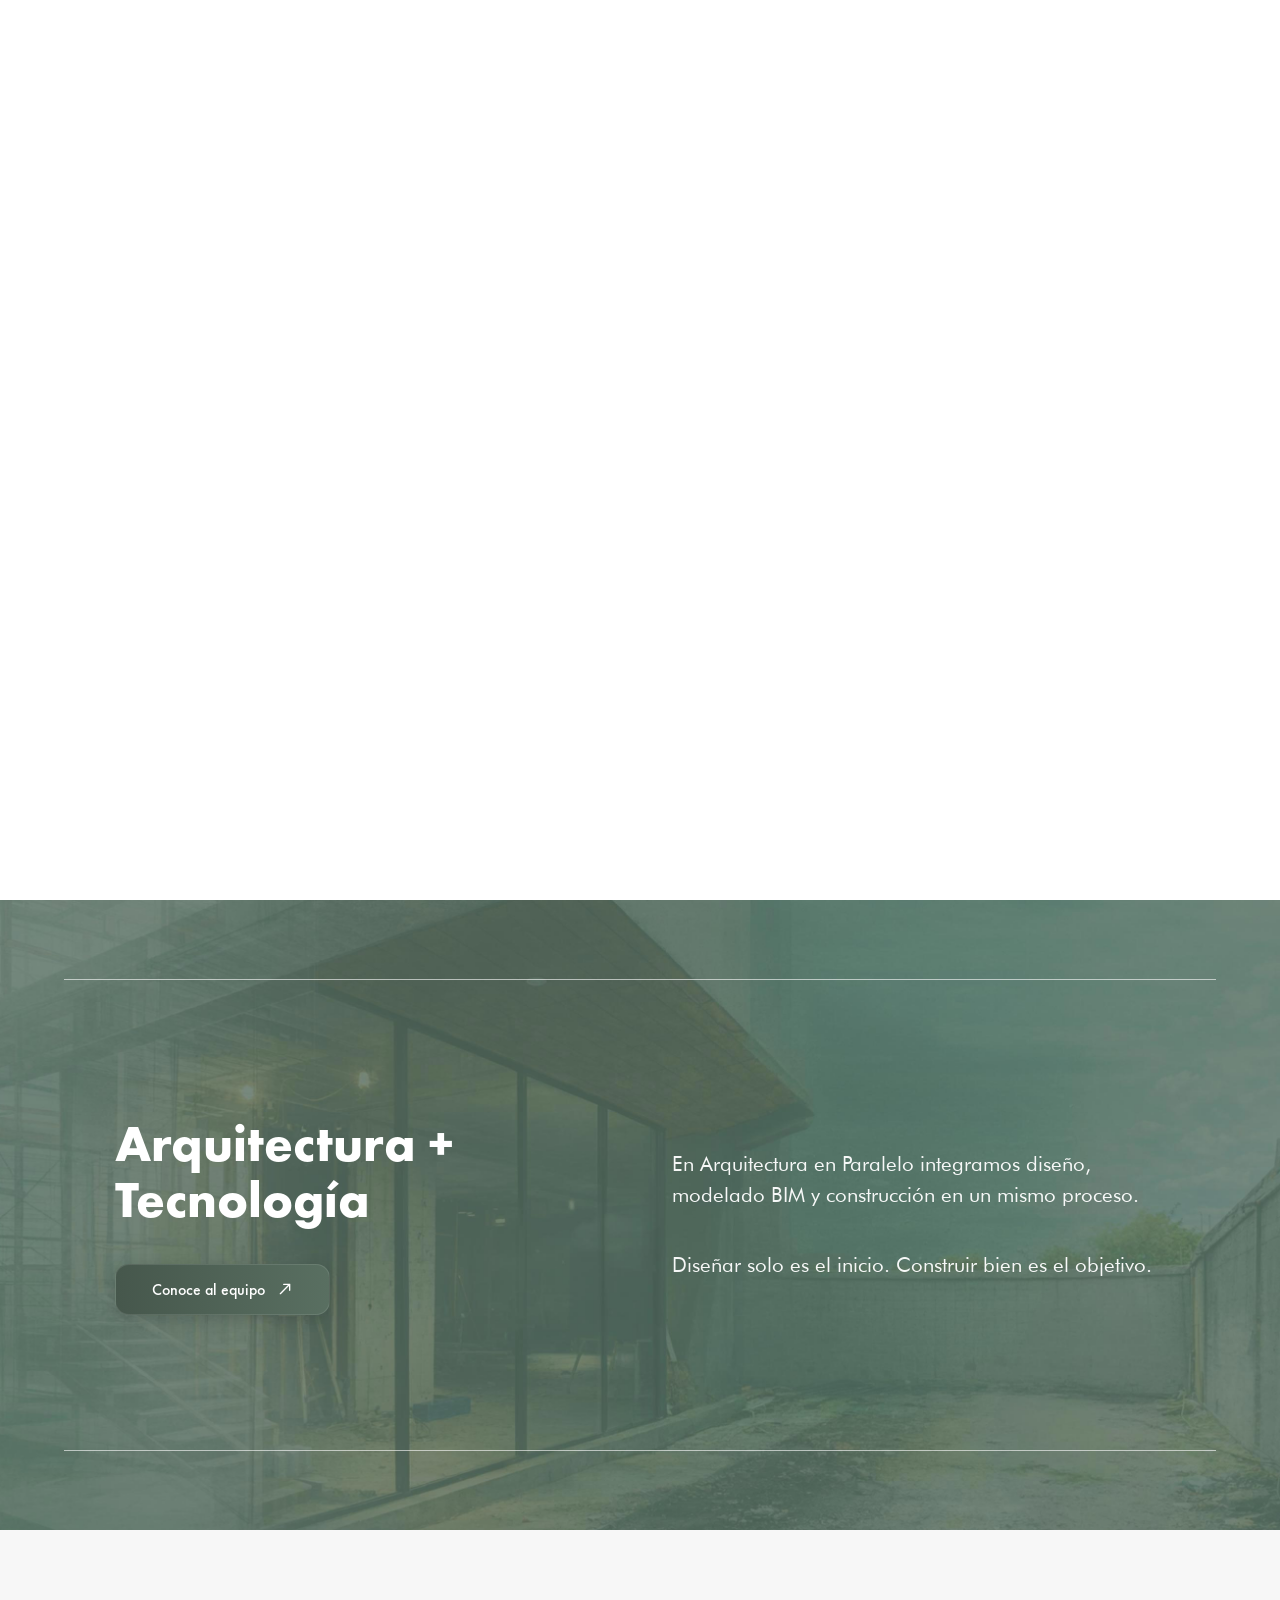
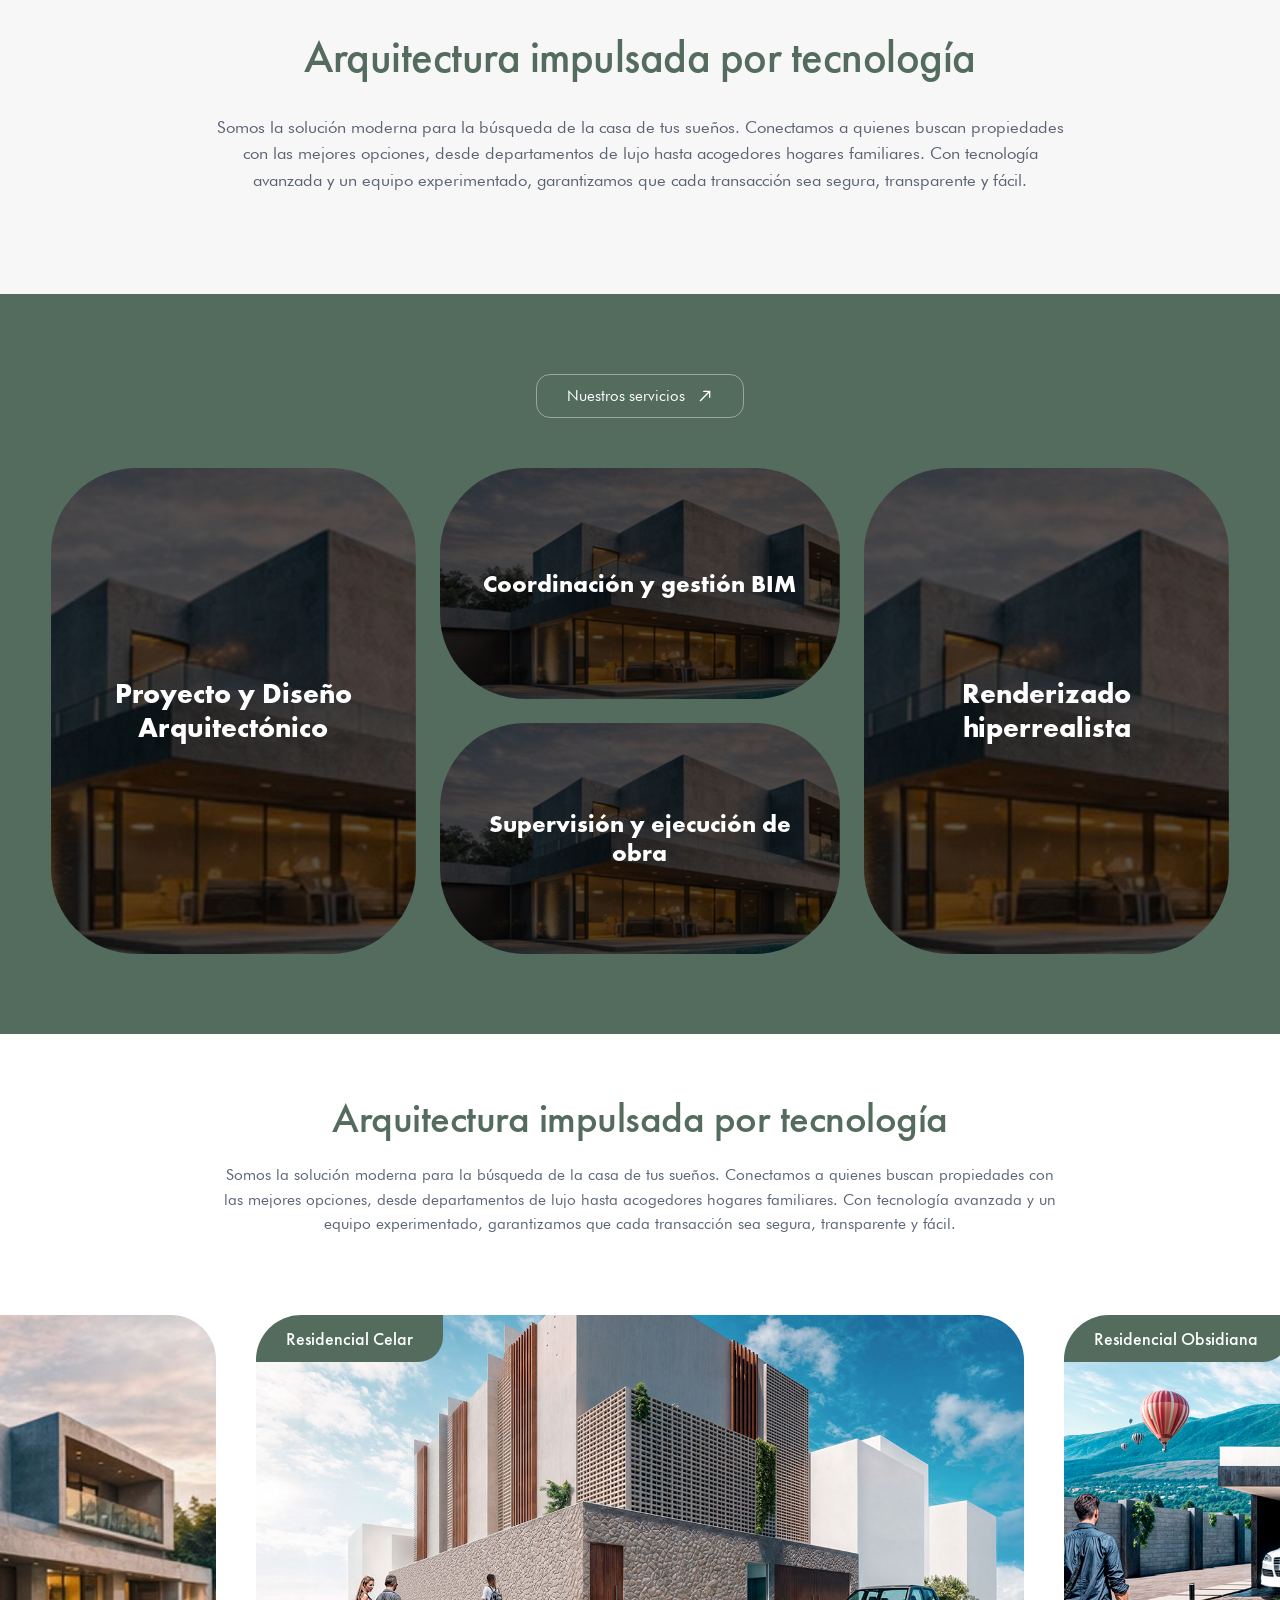
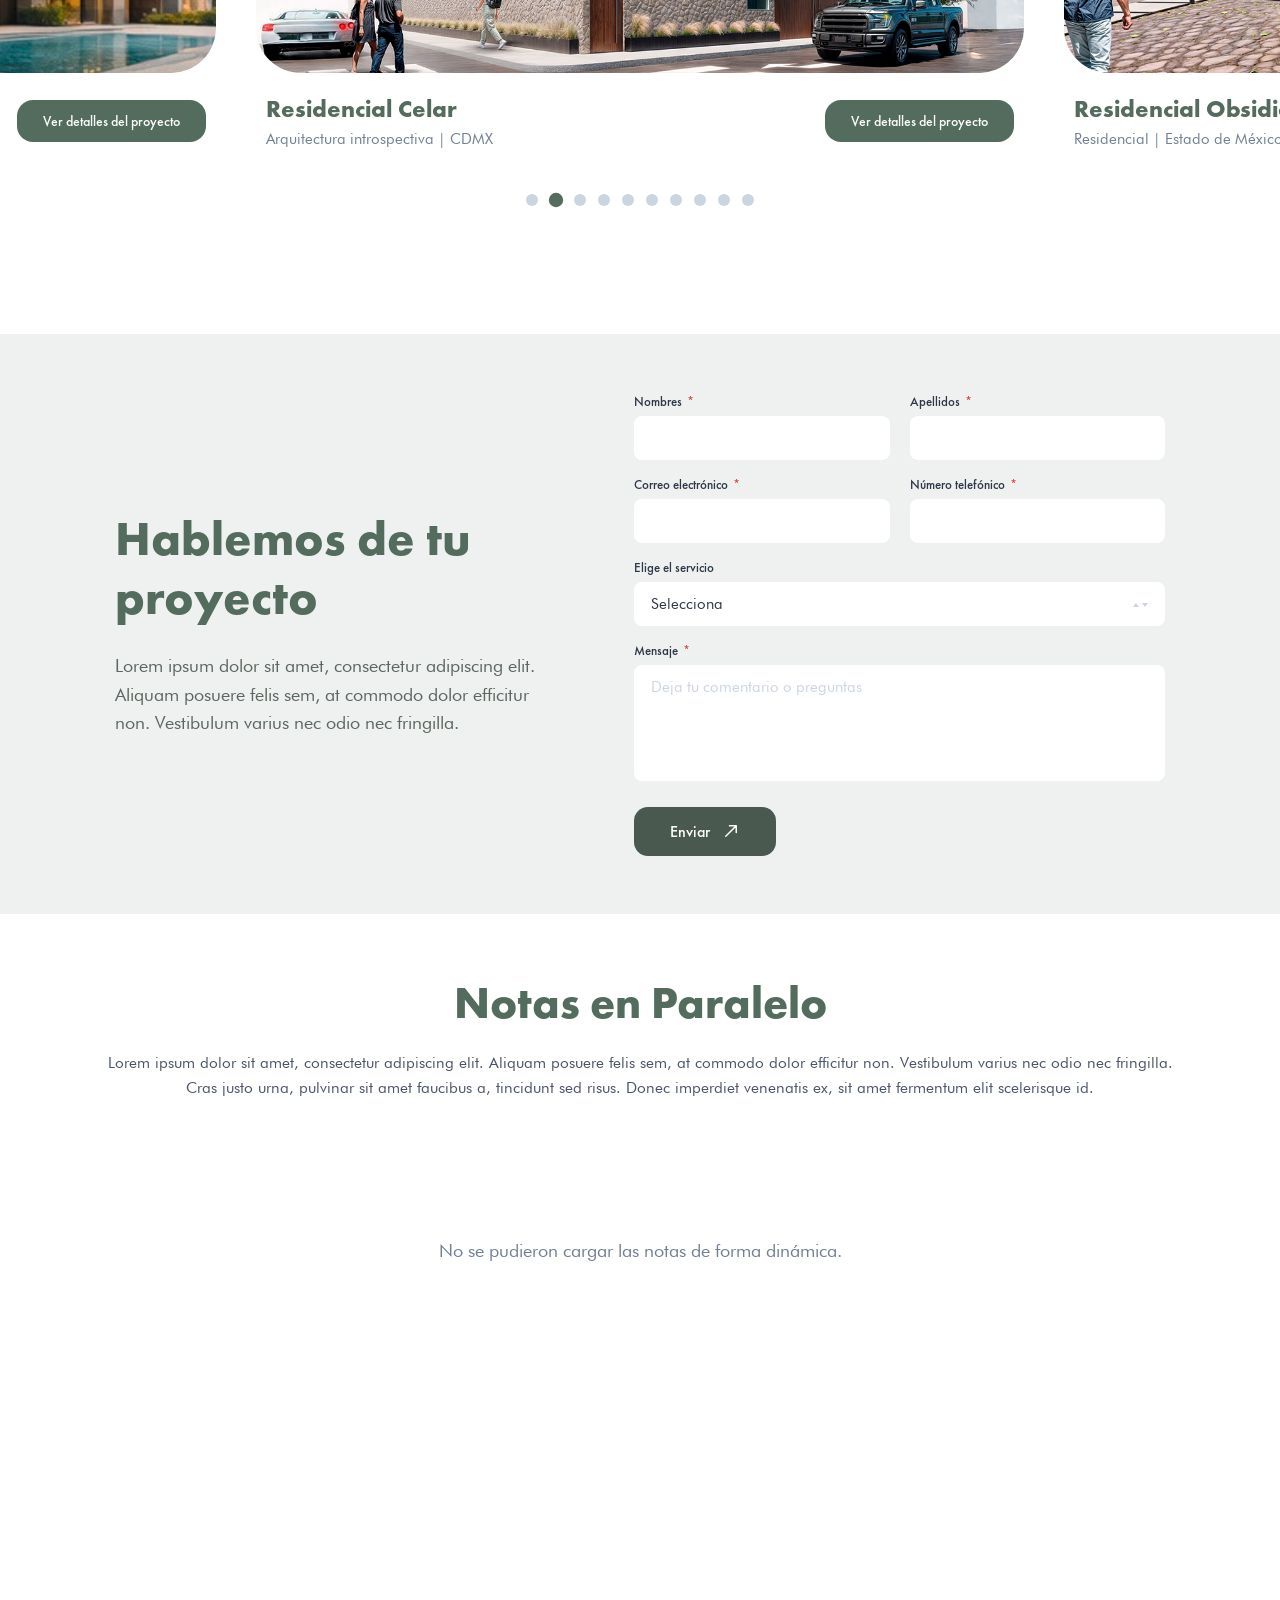
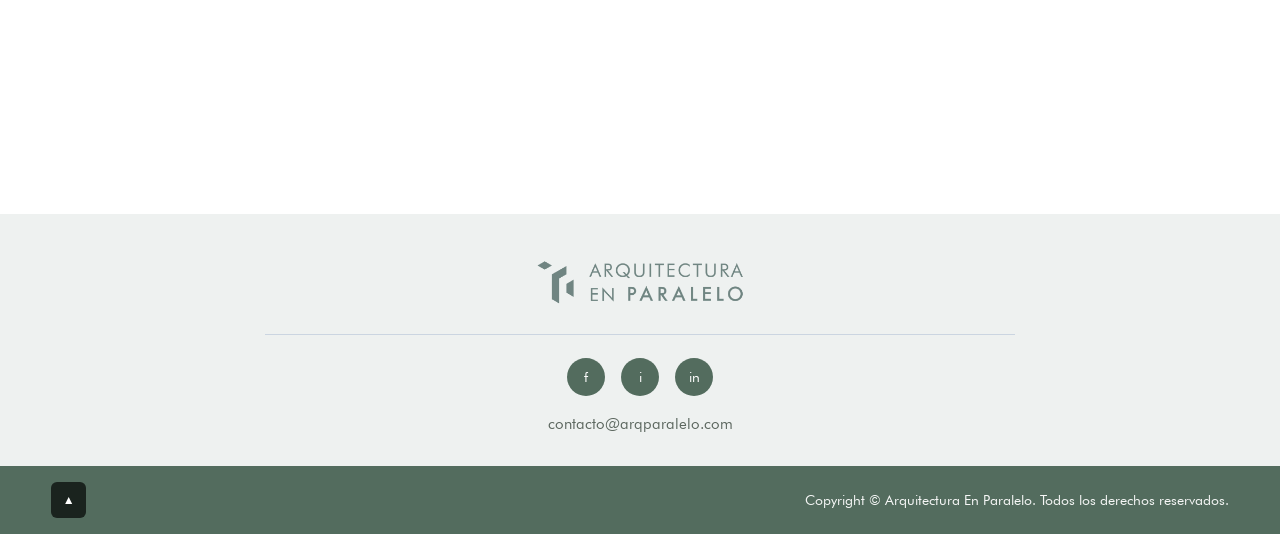
==== commit 88df6f98: "Animacion entrada" ====
--- a/index.html
+++ b/index.html
@@ -8,12 +8,21 @@
   <!-- ENLACE AL ARCHIVO CSS EXTERNO -->
   <link rel="stylesheet" href="style.css">
 </head>
+
 <body>
-
-<header class="main-header">
+<div id="custom-preloader" class="preloader-overlay">
+  <div class="preloader-video-wrapper">
+    <video id="preloader-video" muted playsinline autoplay>
+      <source src="assets/img/preloader.mp4" type="video/mp4">
+      Tu navegador no soporta videos.
+    </video>
+  </div>
+</div>
+<header class="main-header" id="navbar">
   <div class="header-container">
     <div class="logo">
-      <img src="assets/img/logo-header.png" alt="Arquitectura en Paralelo">
+      <img src="assets/img/logo-header.png" alt="Arquitectura en Paralelo" class="logo-light">
+      <img src="assets/img/logo-aep.png" alt="Arquitectura en Paralelo" class="logo-dark">
     </div>
     
     <button class="menu-toggle" id="mobile-menu-btn" aria-label="Abrir menú">
@@ -33,16 +42,16 @@
       </div>
       
       <div class="mobile-socials">
-        <a href="https://www.facebook.com/profile.php?id=61570769352204" class="social-link">f</a>
-        <a href="https://www.instagram.com/arqenparalelo" class="social-link">i</a>
-        <a href="https://www.linkedin.com/company/arqparalelo/" class="social-link">in</a>
+        <a href="https://www.facebook.com/profile.php?id=61570769352204" class="social-link" target="_blank">f</a>
+        <a href="https://www.instagram.com/arqenparalelo" class="social-link" target="_blank">i</a>
+        <a href="https://www.linkedin.com/company/arqparalelo/" class="social-link" target="_blank">in</a>
       </div>
     </nav>
     
     <div class="social-icons-desktop">
-      <a href="https://www.facebook.com/profile.php?id=61570769352204" class="social-link">f</a>
-      <a href="https://www.instagram.com/arqenparalelo" class="social-link">i</a>
-      <a href="https://www.linkedin.com/company/arqparalelo/" class="social-link">in</a>
+      <a href="https://www.facebook.com/profile.php?id=61570769352204" class="social-link" target="_blank">f</a>
+      <a href="https://www.instagram.com/arqenparalelo" class="social-link" target="_blank">i</a>
+      <a href="https://www.linkedin.com/company/arqparalelo/" class="social-link" target="_blank">in</a>
     </div>
   </div>
 </header>
--- a/style.css
+++ b/style.css
@@ -290,7 +290,7 @@
   left: 0;
   width: 100%;
   height: 100%;
-  background: rgba(83, 108, 94, 0.15); /* Bajada a 0.45 para dar solo un sutil tinte verde */
+  background: rgba(83, 108, 94, 0.0); /* Bajada a 0.45 para dar solo un sutil tinte verde */
   z-index: 1;
 }
 
@@ -1457,19 +1457,36 @@
    DISEÑO DEL MENÚ: COMPORTAMIENTO UNIFICADO ESCRITORIO / MÓVIL (CORREGIDO)
    ========================================================================== */
 
-/* --- 1. ESTILOS BASE PARA ESCRITORIO (Monitores grandes) --- */
-.mobile-socials { 
-  display: none; 
-}
-.menu-toggle { 
-  display: none; 
-}
-.social-icons-desktop { 
-  display: flex; 
-  gap: 15px; 
-}
-
-/* En escritorio mantenemos sus propiedades nativas de visualización */
+/* --- 1. ESTILOS BASE PARA ESCRITORIO --- */
+.mobile-socials { display: none; }
+.menu-toggle { display: none; }
+.social-icons-desktop { display: flex; gap: 15px; }
+
+/* Control de visibilidad de logos cruzados */
+.logo .logo-dark { display: none; }
+.logo .logo-light { display: inline-block; }
+
+/* Header fijo por defecto con transición suave */
+.main-header {
+  position: fixed; /* Ahora se mantiene estática en la pantalla siempre */
+  top: 0;
+  left: 0;
+  width: 100%;
+  z-index: 1000; /* Asegura estar por encima del carrusel y los blogs */
+  padding: 25px 4vw;
+  background-color: transparent;
+  transition: background-color 0.4s ease, padding 0.4s ease, box-shadow 0.4s ease;
+}
+
+.header-container {
+  display: flex;
+  justify-content: space-between;
+  align-items: center;
+  max-width: 1800px;
+  margin: 0 auto;
+  width: 100%;
+}
+
 .nav-menu {
   display: flex;
   align-items: center;
@@ -1484,10 +1501,73 @@
 
 .nav-links a {
   text-decoration: none;
-  color: #ffffff;
+  color: #ffffff; /* Letras blancas iniciales */
   font-family: 'Futura Local', sans-serif;
   font-size: 16px;
-  transition: color 0.3s ease;
+  transition: color 0.3s ease, opacity 0.3s ease;
+  opacity: 0.85;
+}
+
+.nav-links a:hover {
+  opacity: 1;
+}
+
+/* Círculos sociales transparentes iniciales */
+.social-link {
+  color: #ffffff;
+  text-decoration: none;
+  width: 32px;
+  height: 32px;
+  border: 1px solid rgba(255, 255, 255, 0.4);
+  border-radius: 50%;
+  display: flex;
+  align-items: center;
+  justify-content: center;
+  font-size: 14px;
+  font-weight: 400;
+  transition: all 0.3s ease;
+}
+
+.social-link:hover {
+  background: #ffffff;
+  color: #536c5e;
+}
+
+
+/* --- ESTADO INVERTIDO (.scrolled) AL BAJAR LA PANTALLA --- */
+.main-header.scrolled {
+  background-color: #ffffff; /* Fondo blanco rígido */
+  padding: 15px 4vw; /* Se comprime un poco para verse más estilizada */
+  box-shadow: 0 4px 20px rgba(0, 0, 0, 0.08); /* Sombra sutil inferior */
+}
+
+/* Intercambio de logos */
+.main-header.scrolled .logo .logo-light { display: none; }
+.main-header.scrolled .logo .logo-dark { display: inline-block; }
+
+/* Letras cambian a tu verde corporativo */
+.main-header.scrolled .nav-links a {
+  color: #536c5e;
+  opacity: 1;
+}
+.main-header.scrolled .nav-links a:hover {
+  color: #3b4d43; /* Un tono más oscuro al pasar el cursor */
+}
+
+/* Modificación de los círculos sociales a verde */
+.main-header.scrolled .social-link {
+  color: #536c5e;
+  border-color: rgba(83, 108, 94, 0.4);
+}
+.main-header.scrolled .social-link:hover {
+  background: #536c5e;
+  color: #ffffff;
+  border-color: #536c5e;
+}
+
+/* Ajuste estético para las tres líneas de la hamburguesa móvil en fondo blanco */
+.main-header.scrolled .menu-toggle .line {
+  background-color: #536c5e;
 }
 
 
@@ -1611,4 +1691,49 @@
 .delay-1 { transition-delay: 0.15s; }
 .delay-2 { transition-delay: 0.3s; }
 .delay-3 { transition-delay: 0.45s; }
-.delay-4 { transition-delay: 0.6s; }+.delay-4 { transition-delay: 0.6s; }
+
+/* ==========================================================================
+   SISTEMA DE PRELOADER RESPONSIVO DE ALTA GAMA (FONDO BLANCO Y LENTO)
+   ========================================================================== */
+.preloader-overlay {
+  position: fixed;
+  top: 0;
+  left: 0;
+  width: 100vw;
+  height: 100vh;
+  background-color: #ffffff; /* Fondo blanco puro */
+  z-index: 99999; /* Por encima de todo el sitio */
+  display: flex;
+  align-items: center;
+  justify-content: center;
+  opacity: 1;
+  visibility: visible;
+  /* Transición lenta de 1.5 segundos para la desaparición */
+  transition: opacity 1.5s cubic-bezier(0.25, 1, 0.5, 1), 
+              visibility 1.5s cubic-bezier(0.25, 1, 0.5, 1);
+  will-change: opacity;
+}
+
+/* Contenedor que evita que el video se deforme o estire de más */
+.preloader-video-wrapper {
+  width: 90%;
+  max-width: 600px; 
+  aspect-ratio: 16 / 9; 
+  display: flex;
+  align-items: center;
+  justify-content: center;
+}
+
+.preloader-video-wrapper video {
+  width: 100%;
+  height: 100%;
+  object-fit: contain; /* Encaja el video perfectamente en cualquier pantalla */
+  background-color: #ffffff; 
+}
+
+/* Clase de salida lenta que activará JavaScript */
+.preloader-overlay.fade-out {
+  opacity: 0;
+  visibility: hidden;
+}
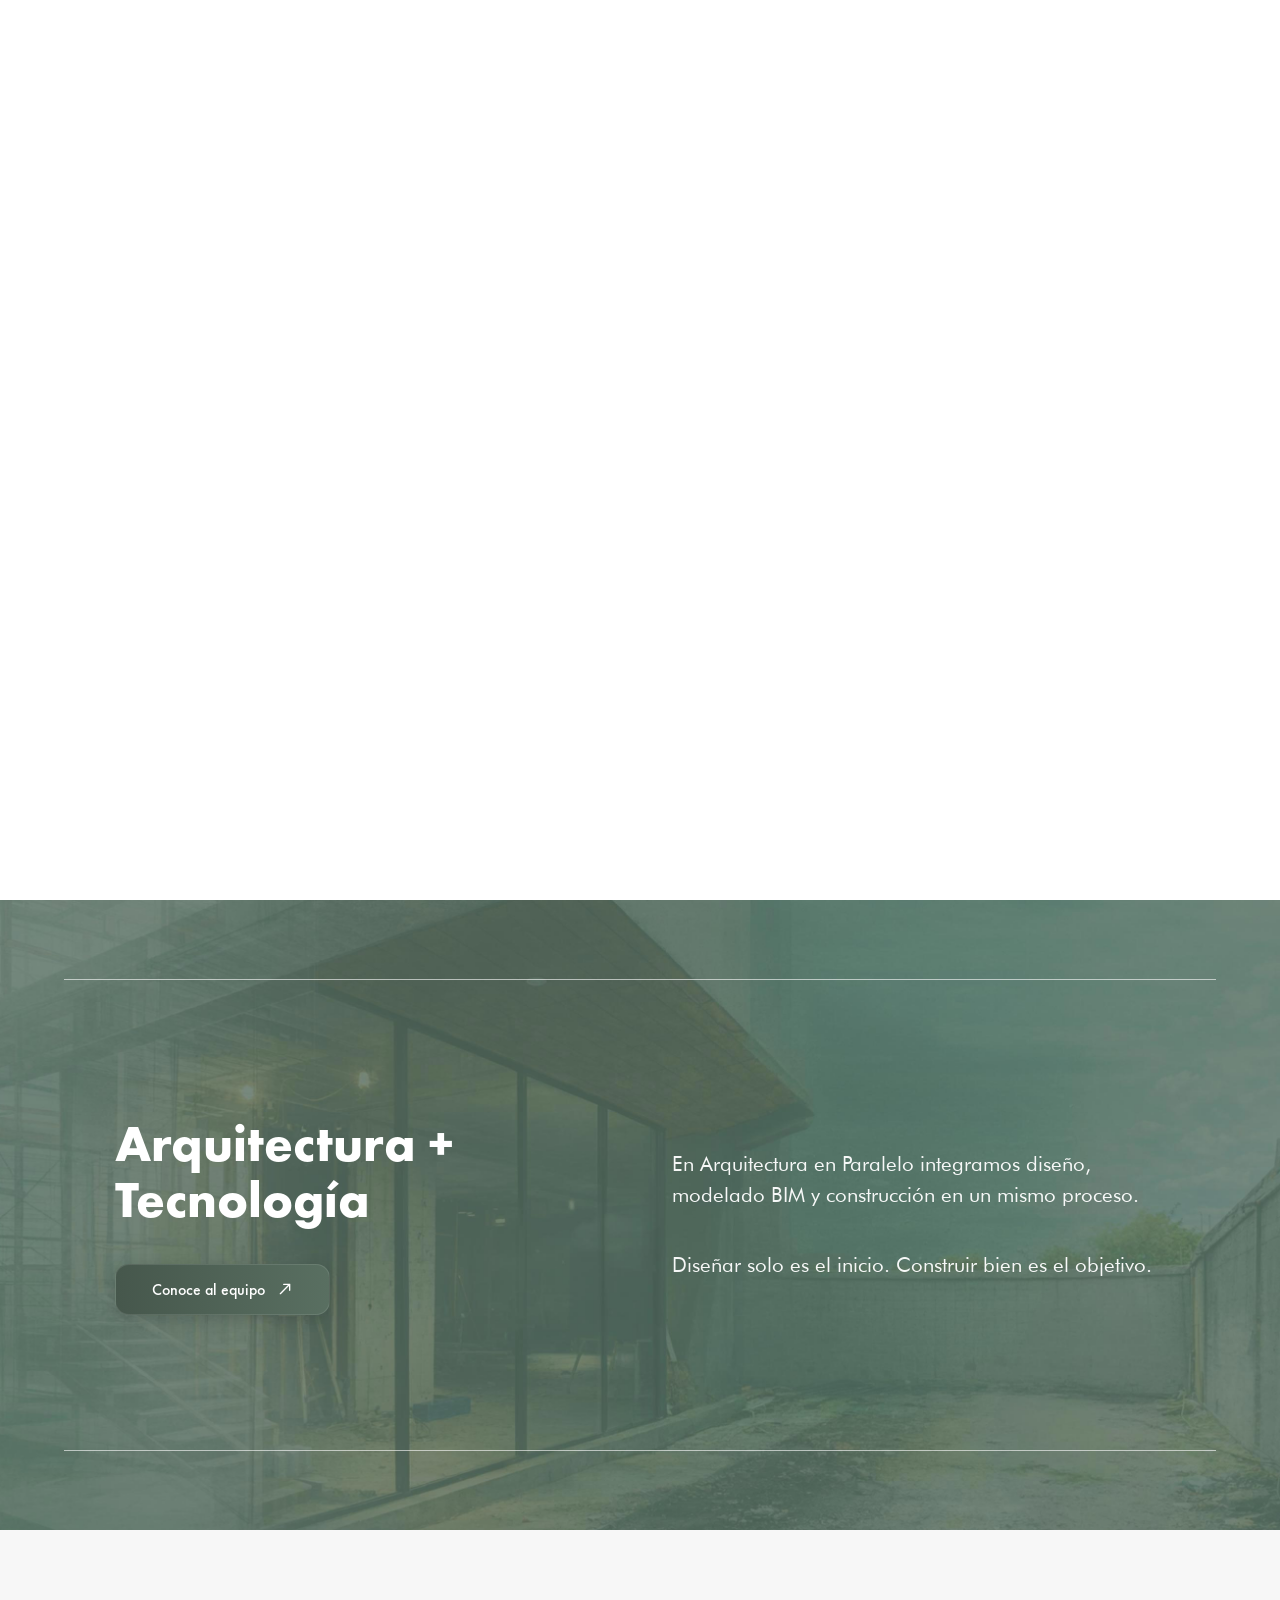
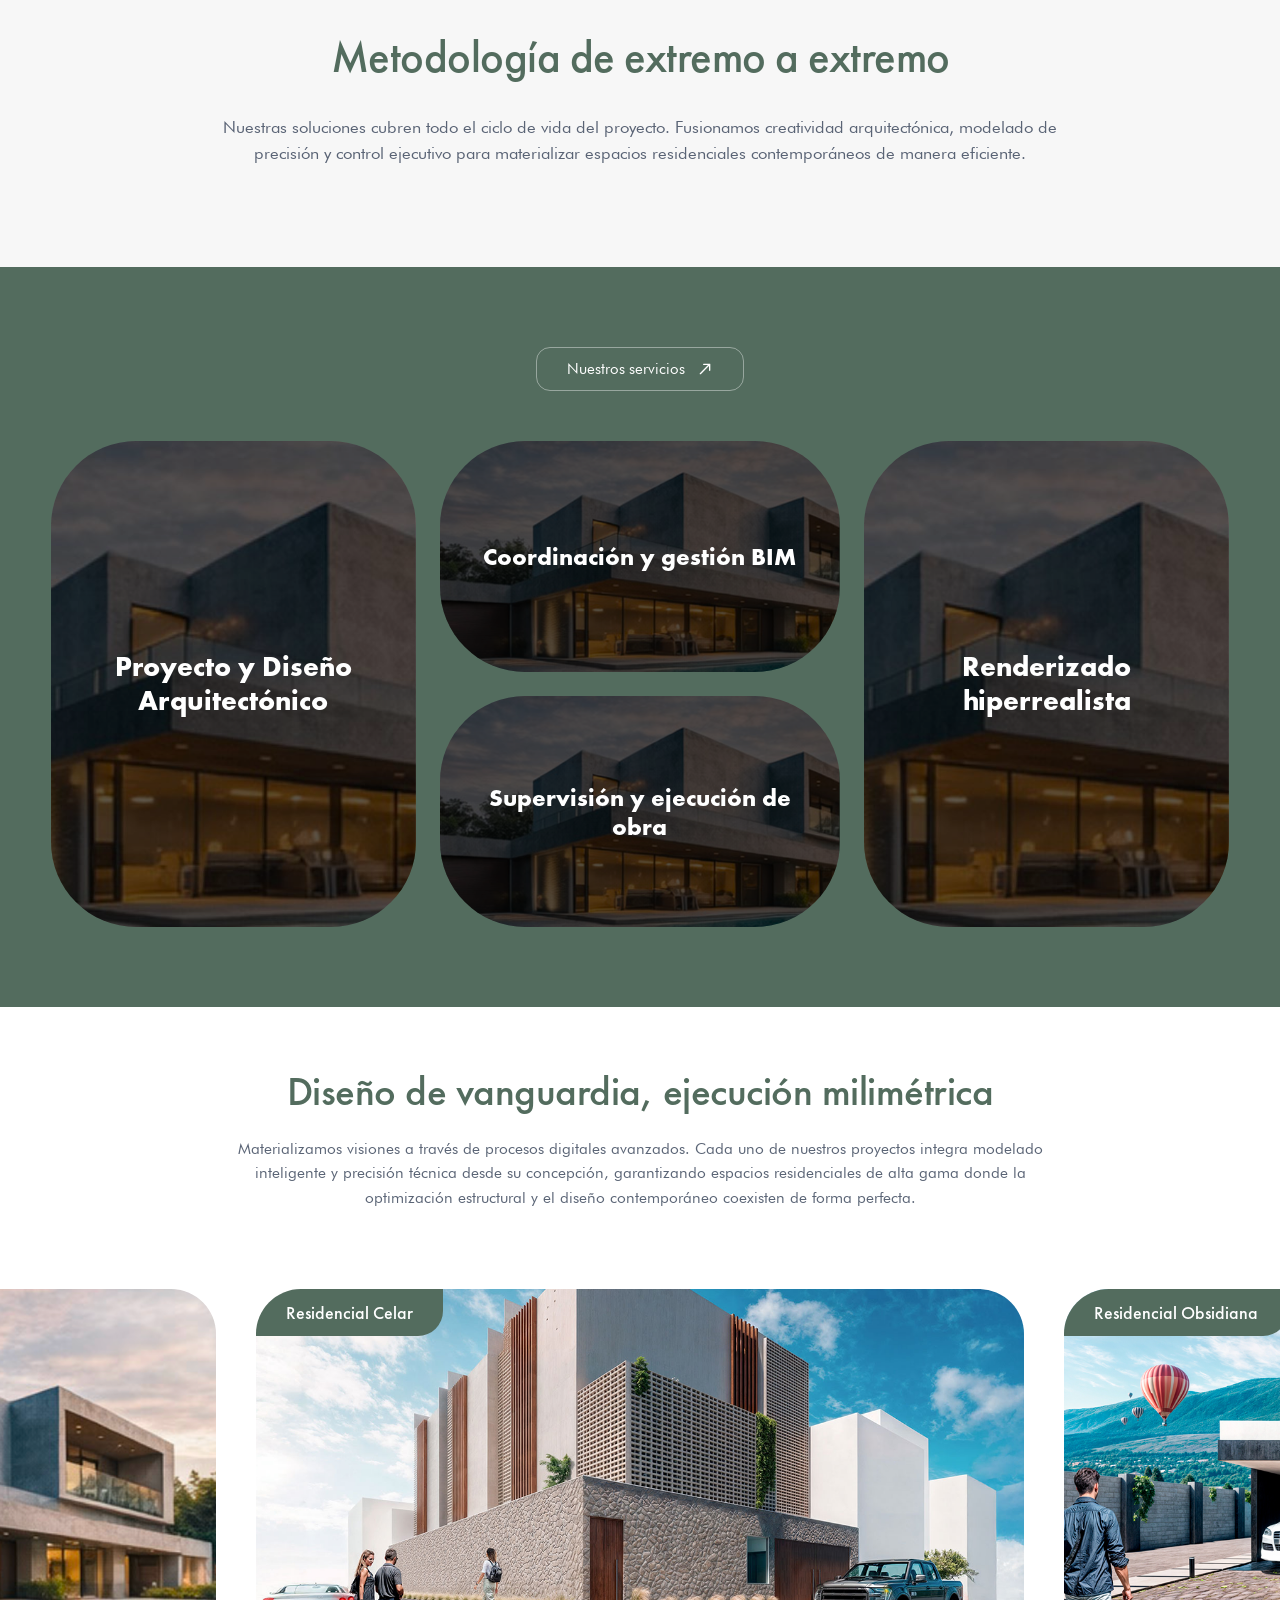
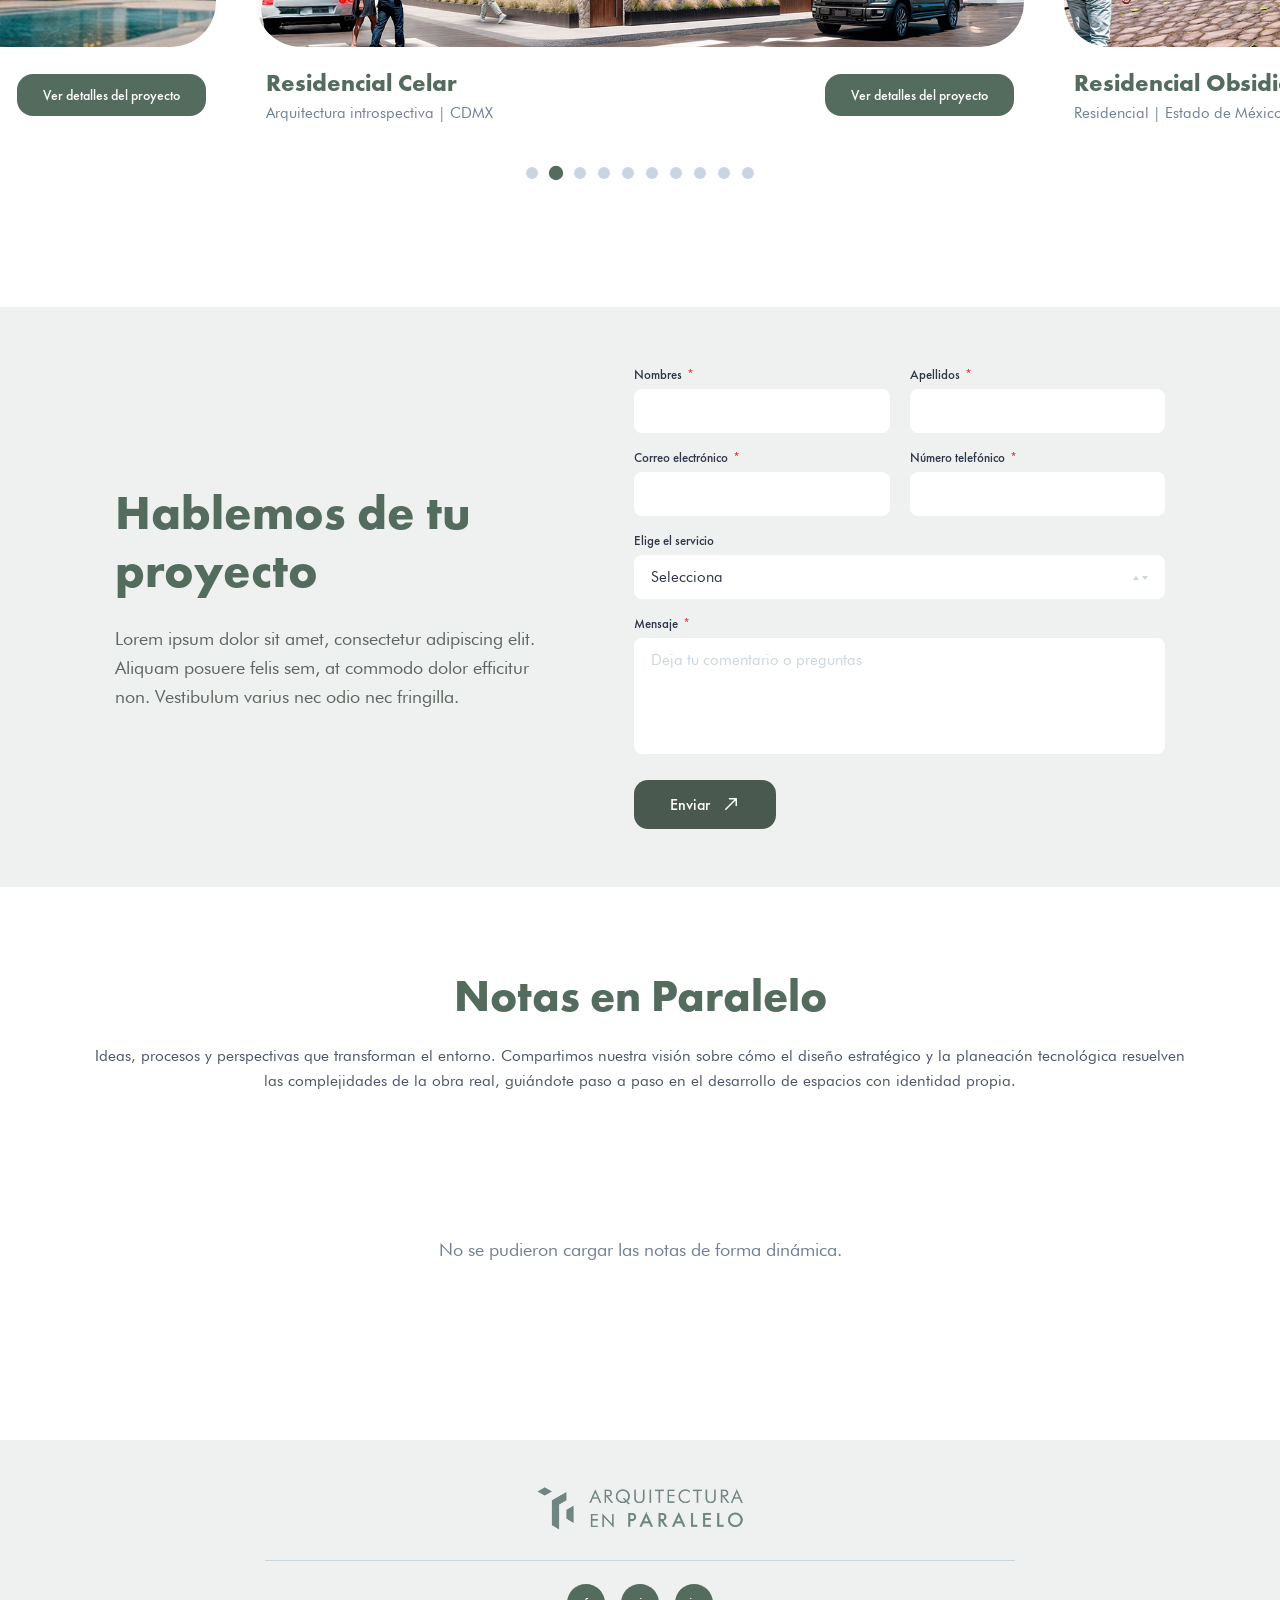
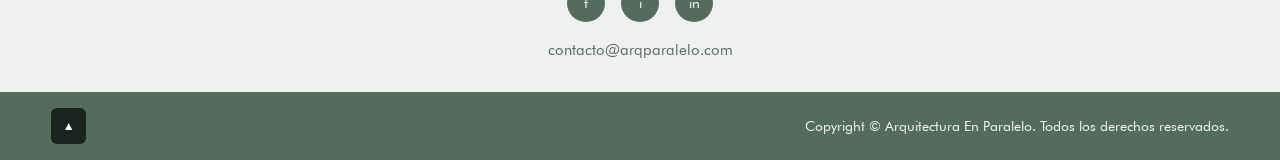
==== commit a9284d60: "Ajustes copies, Scroll proyectos y  altura tarjetas blog" ====
--- a/index.html
+++ b/index.html
@@ -59,7 +59,7 @@
   <section class="hero-section">
     <div class="video-background">
       <!-- Video corregido según tu estructura local -->
-      <video autoplay loop muted playsinline>
+      <video id="hero-bg-video" loop muted playsinline>
         <source src="assets/img/hero-section_.mp4" type="video/mp4">
       </video>
     </div>
@@ -108,9 +108,9 @@
 
 <section class="intro-text-section">
   <div class="intro-text-container">
-    <h2 class="intro-title reveal-anim">Arquitectura impulsada por tecnología</h2>
+    <h2 class="intro-title reveal-anim">Metodología de extremo a extremo</h2>
     <p class="intro-paragraph">
-      Somos la solución moderna para la búsqueda de la casa de tus sueños. Conectamos a quienes buscan propiedades con las mejores opciones, desde departamentos de lujo hasta acogedores hogares familiares. Con tecnología avanzada y un equipo experimentado, garantizamos que cada transacción sea segura, transparente y fácil.
+      Nuestras soluciones cubren todo el ciclo de vida del proyecto. Fusionamos creatividad arquitectónica, modelado de precisión y control ejecutivo para materializar espacios residenciales contemporáneos de manera eficiente.
     </p>
   </div>
 </section>
@@ -196,9 +196,9 @@
 <section class="section-proyectos-completa">
   
   <div class="proyectos-intro-header">
-    <h2 class="proyectos-intro-title title-nowrap">Arquitectura impulsada por tecnología</h2>
+    <h2 class="proyectos-intro-title title-nowrap">Diseño de vanguardia, ejecución milimétrica</h2>
     <p class="proyectos-intro-paragraph">
-      Somos la solución moderna para la búsqueda de la casa de tus sueños. Conectamos a quienes buscan propiedades con las mejores opciones, desde departamentos de lujo hasta acogedores hogares familiares. Con tecnología avanzada y un equipo experimentado, garantizamos que cada transacción sea segura, transparente y fácil.
+      Materializamos visiones a través de procesos digitales avanzados. Cada uno de nuestros proyectos integra modelado inteligente y precisión técnica desde su concepción, garantizando espacios residenciales de alta gama donde la optimización estructural y el diseño contemporáneo coexisten de forma perfecta.
     </p>
   </div>
 
@@ -435,7 +435,7 @@
   <div class="blog-header">
     <h2 class="blog-section-title">Notas en Paralelo</h2>
     <p class="blog-section-subtitle">
-      Lorem ipsum dolor sit amet, consectetur adipiscing elit. Aliquam posuere felis sem, at commodo dolor efficitur non. Vestibulum varius nec odio nec fringilla. Cras justo urna, pulvinar sit amet faucibus a, tincidunt sed risus. Donec imperdiet venenatis ex, sit amet fermentum elit scelerisque id.
+      Ideas, procesos y perspectivas que transforman el entorno. Compartimos nuestra visión sobre cómo el diseño estratégico y la planeación tecnológica resuelven las complejidades de la obra real, guiándote paso a paso en el desarrollo de espacios con identidad propia.
     </p>
   </div>
 
--- a/style.css
+++ b/style.css
@@ -1133,17 +1133,16 @@
 }
 
 /* ==========================================================================
-   16. SECCIÓN BLOGS DINÁMICOS (100vh)
+   16. SECCIÓN BLOGS DINÁMICOS (ALTURA CORREGIDA Y OPTIMIZADA)
    ========================================================================== */
 .blog-section {
   width: 100%;
-  height: 100vh; /* Fuerza el 100% de la altura de la pantalla */
-  min-height: 850px;
+  height: auto; /* CORREGIDO: Eliminado 100vh para que no obligue a estirar el contenido */
   background-color: #ffffff;
   display: flex;
   flex-direction: column;
-  justify-content: space-between;
-  padding: 60px 4vw;
+  justify-content: flex-start; /* Alínea todo el bloque hacia arriba */
+  padding: 80px 4vw;
   box-sizing: border-box;
 }
 
@@ -1178,9 +1177,10 @@
   width: 100%;
   max-width: 1600px;
   margin: 0 auto;
-  flex-grow: 1;
-  margin-top: 40px;
-  align-items: stretch;
+  margin-top: 45px;
+  
+  /* CORREGIDO: Evita que la rejilla obligue a las tarjetas a estirarse verticalmente */
+  align-items: start; 
 }
 
 .blog-loading {
@@ -1206,6 +1206,9 @@
   background-repeat: no-repeat;
   box-sizing: border-box;
   transition: transform 0.3s ease, box-shadow 0.3s ease;
+  
+  /* CORREGIDO: Control estricto de altura para mantener la proporción arquitectónica */
+  height: 680px; 
 }
 
 .blog-card:hover {
@@ -1302,12 +1305,18 @@
   .blog-section {
     height: auto;
   }
+  .blog-card {
+    height: 440px; /* Un poco más bajas en tablets para mantener estética */
+  }
 }
 
 @media (max-width: 768px) {
   .blog-grid {
     grid-template-columns: 1fr; /* 1 columna en móviles */
     gap: 20px;
+  }
+  .blog-card {
+    height: 460px; /* Altura ideal responsiva para lectura en celulares */
   }
 }
 
@@ -1536,36 +1545,38 @@
 
 /* --- ESTADO INVERTIDO (.scrolled) AL BAJAR LA PANTALLA --- */
 .main-header.scrolled {
-  background-color: #ffffff; /* Fondo blanco rígido */
-  padding: 15px 4vw; /* Se comprime un poco para verse más estilizada */
-  box-shadow: 0 4px 20px rgba(0, 0, 0, 0.08); /* Sombra sutil inferior */
-}
-
-/* Intercambio de logos */
+  background-color: #ffffff !important; /* Fondo blanco de la barra */
+  padding: 15px 4vw; 
+  box-shadow: 0 4px 20px rgba(0, 0, 0, 0.08); 
+}
+
+/* Intercambio de logos (aplica a ambos) */
 .main-header.scrolled .logo .logo-light { display: none; }
 .main-header.scrolled .logo .logo-dark { display: inline-block; }
 
-/* Letras cambian a tu verde corporativo */
-.main-header.scrolled .nav-links a {
-  color: #536c5e;
-  opacity: 1;
-}
-.main-header.scrolled .nav-links a:hover {
-  color: #3b4d43; /* Un tono más oscuro al pasar el cursor */
-}
-
-/* Modificación de los círculos sociales a verde */
-.main-header.scrolled .social-link {
-  color: #536c5e;
-  border-color: rgba(83, 108, 94, 0.4);
-}
-.main-header.scrolled .social-link:hover {
-  background: #536c5e;
-  color: #ffffff;
-  border-color: #536c5e;
-}
-
-/* Ajuste estético para las tres líneas de la hamburguesa móvil en fondo blanco */
+/* RESTRICCIÓN DE COLOR VERDE: Solo se activa si la pantalla es mayor a 992px (Escritorio) */
+@media (min-width: 993px) {
+  .main-header.scrolled .nav-links a {
+    color: #536c5e !important; /* Letras verdes sobre la barra blanca */
+    opacity: 1;
+  }
+  
+  .main-header.scrolled .nav-links a:hover {
+    color: #3b4d43 !important;
+  }
+
+  .main-header.scrolled .social-link {
+    color: #536c5e !important; /* Círculos sociales verdes sobre barra blanca */
+    border-color: rgba(83, 108, 94, 0.4) !important;
+  }
+
+  .main-header.scrolled .social-link:hover {
+    background: #536c5e !important;
+    color: #ffffff !important;
+  }
+}
+
+/* Ajuste estético para las tres líneas de la hamburguesa móvil en fondo blanco (fuera del media de arriba) */
 .main-header.scrolled .menu-toggle .line {
   background-color: #536c5e;
 }
@@ -1578,6 +1589,7 @@
   }
 
   /* Botón hamburguesa móvil */
+ /* Botón hamburguesa móvil (Posición fija corregida) */
   .menu-toggle {
     display: flex;
     flex-direction: column;
@@ -1587,8 +1599,11 @@
     background: transparent;
     border: none;
     cursor: pointer;
-    z-index: 100;
+    z-index: 2000; /* Forzamos a que esté por encima de la capa verde (.nav-menu tiene 90) */
     padding: 0;
+    position: fixed; /* Mantiene la X fija en pantalla aunque hagan scroll con el menú abierto */
+    right: 6vw; /* Lo alineamos perfectamente con el margen del contenedor */
+    top: 30px; /* Separación fija desde el techo del teléfono */
   }
 
   .menu-toggle .line {
@@ -1609,6 +1624,11 @@
   }
   .menu-toggle.active .line:nth-child(3) {
     transform: rotate(-45deg);
+  }
+
+  /* CONTROL CROMÁTICO: Forzamos a que las líneas de la X sean blancas al abrirse */
+  .menu-toggle.active .line {
+    background-color: #ffffff !important;
   }
 
   /* Transformamos el menú en la capa de pantalla completa */
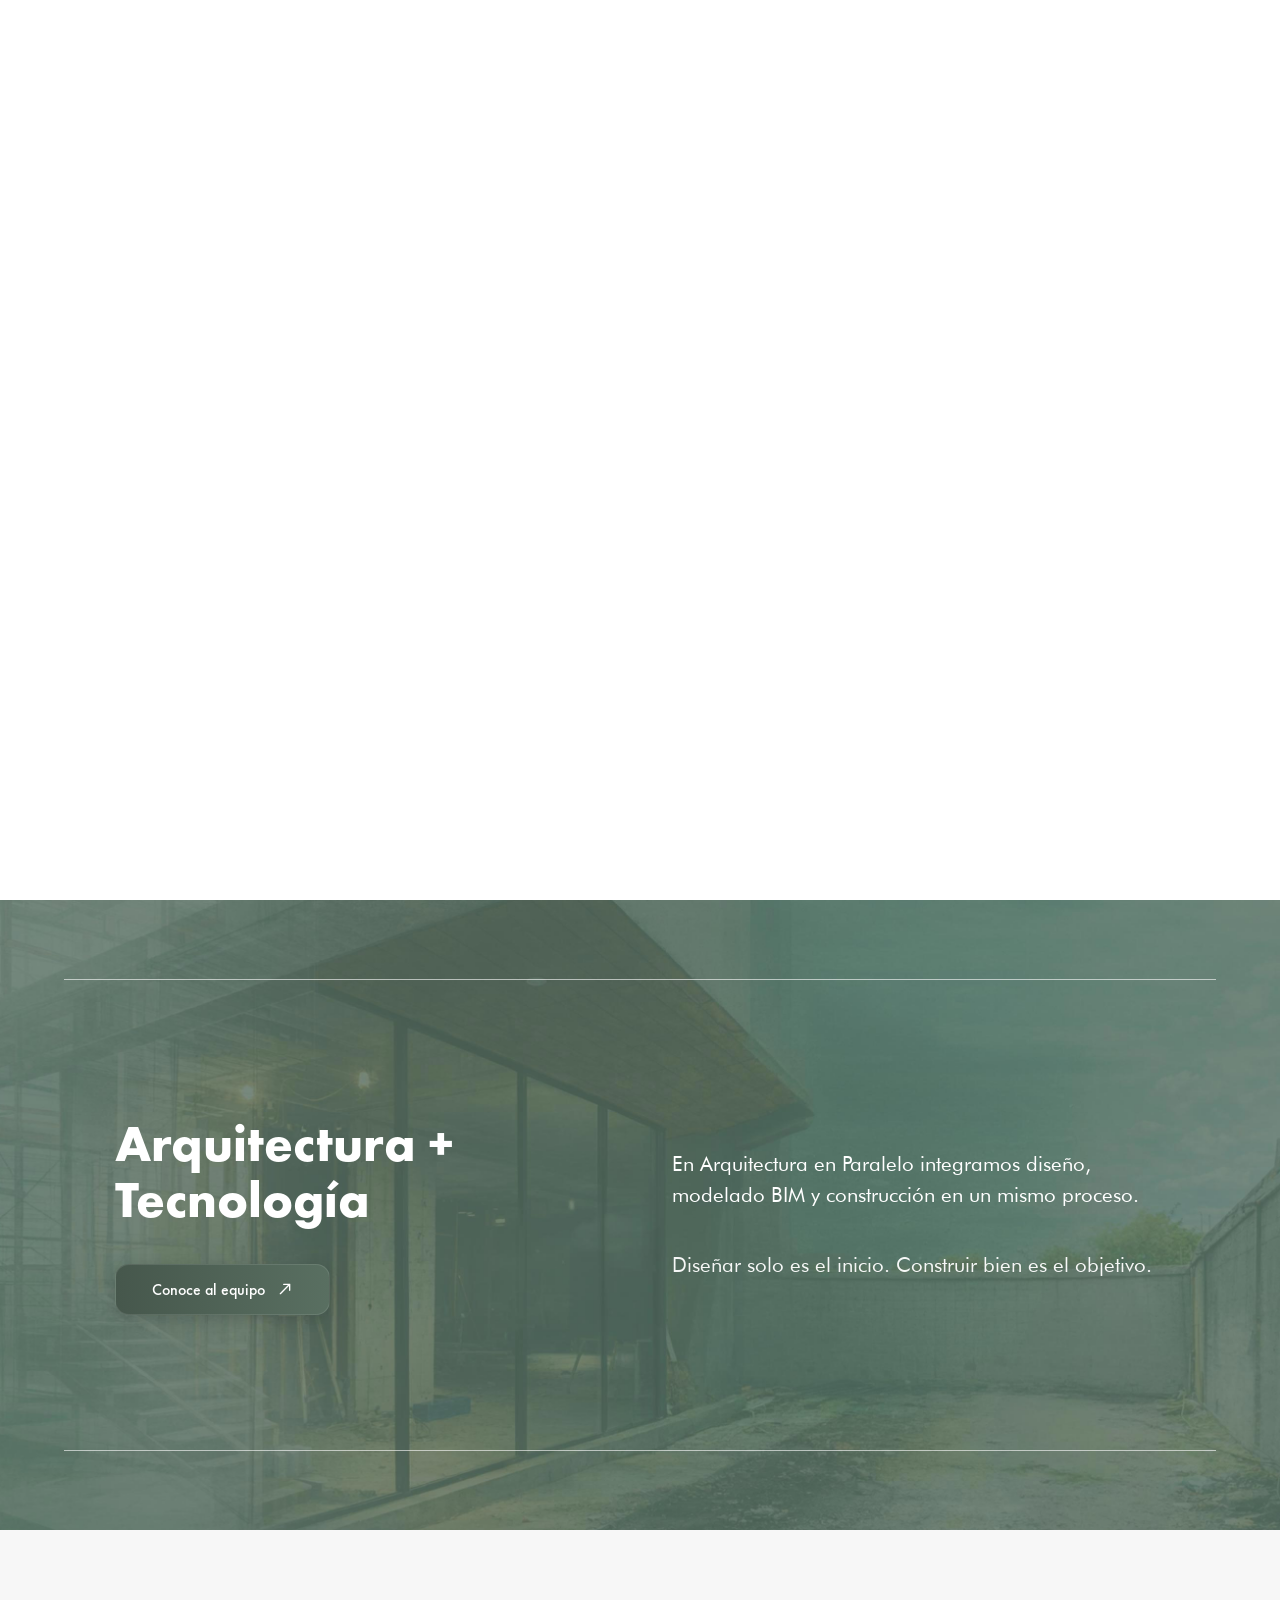
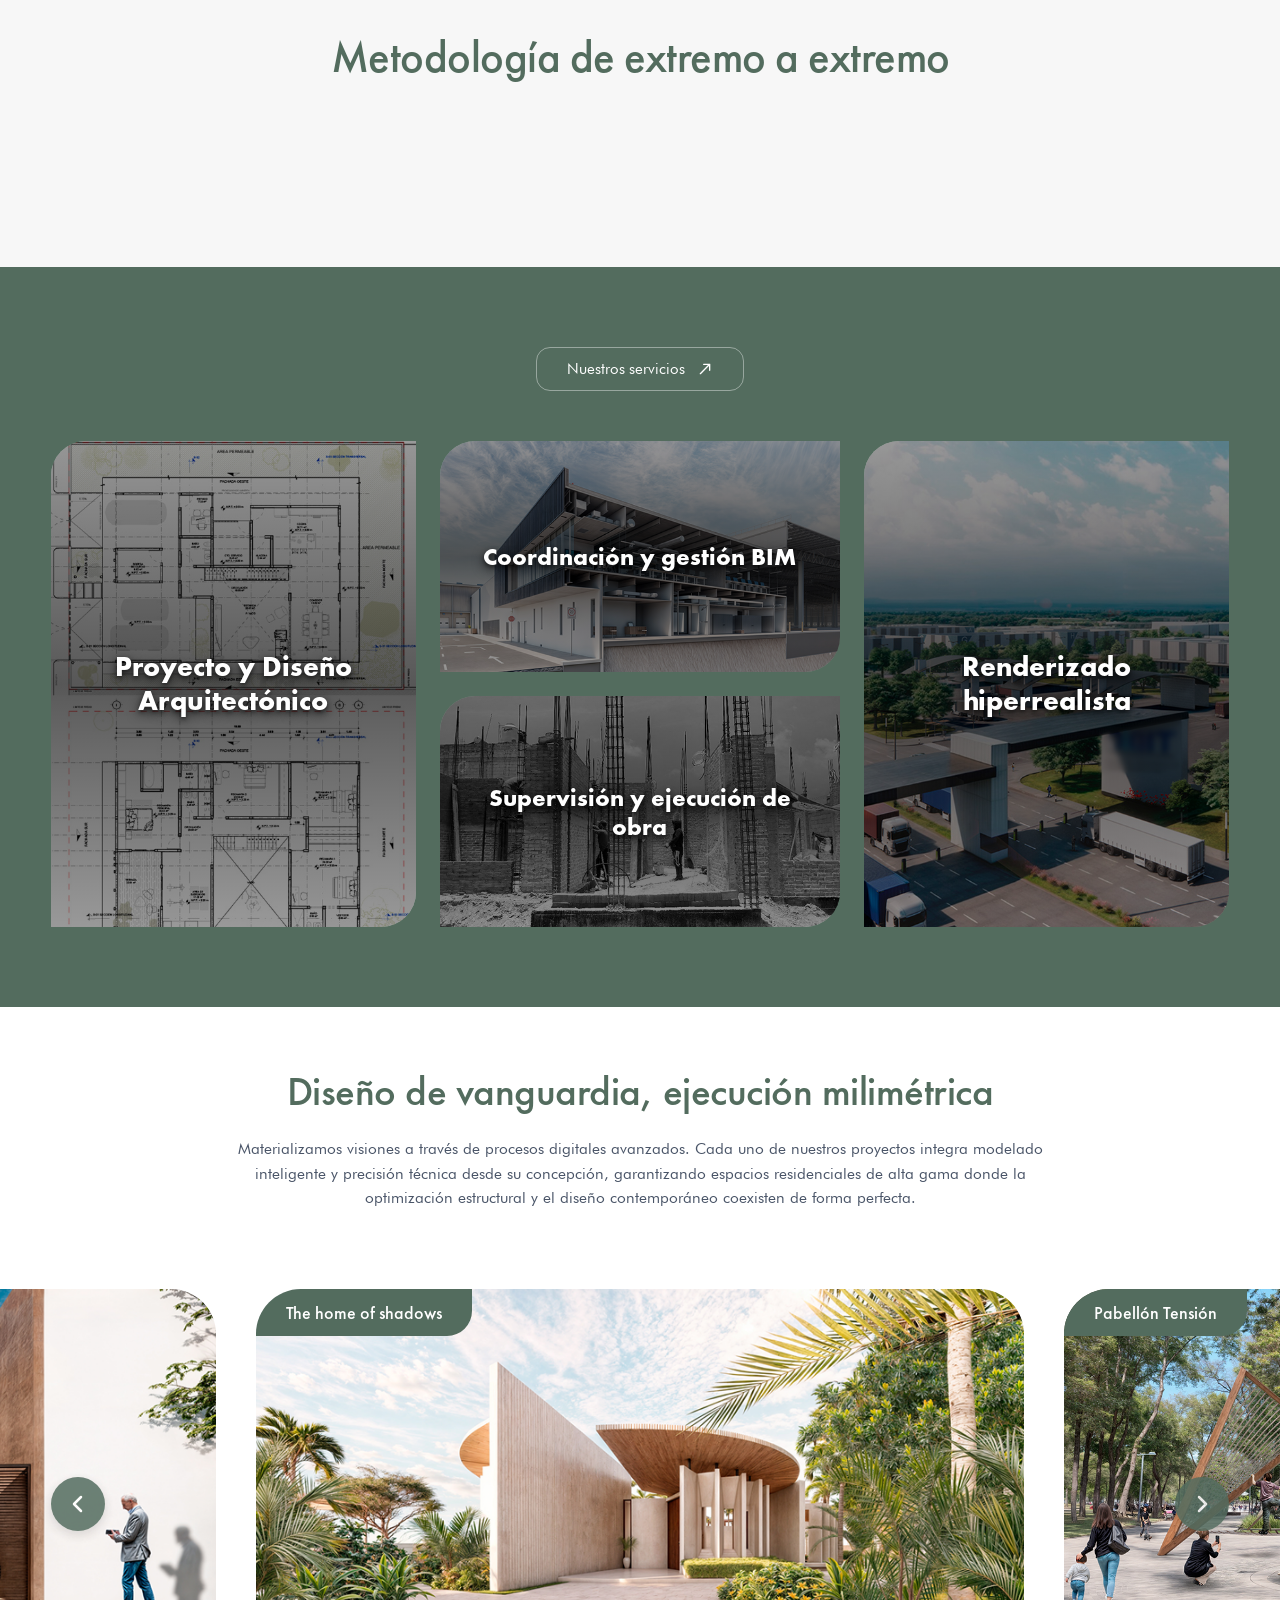
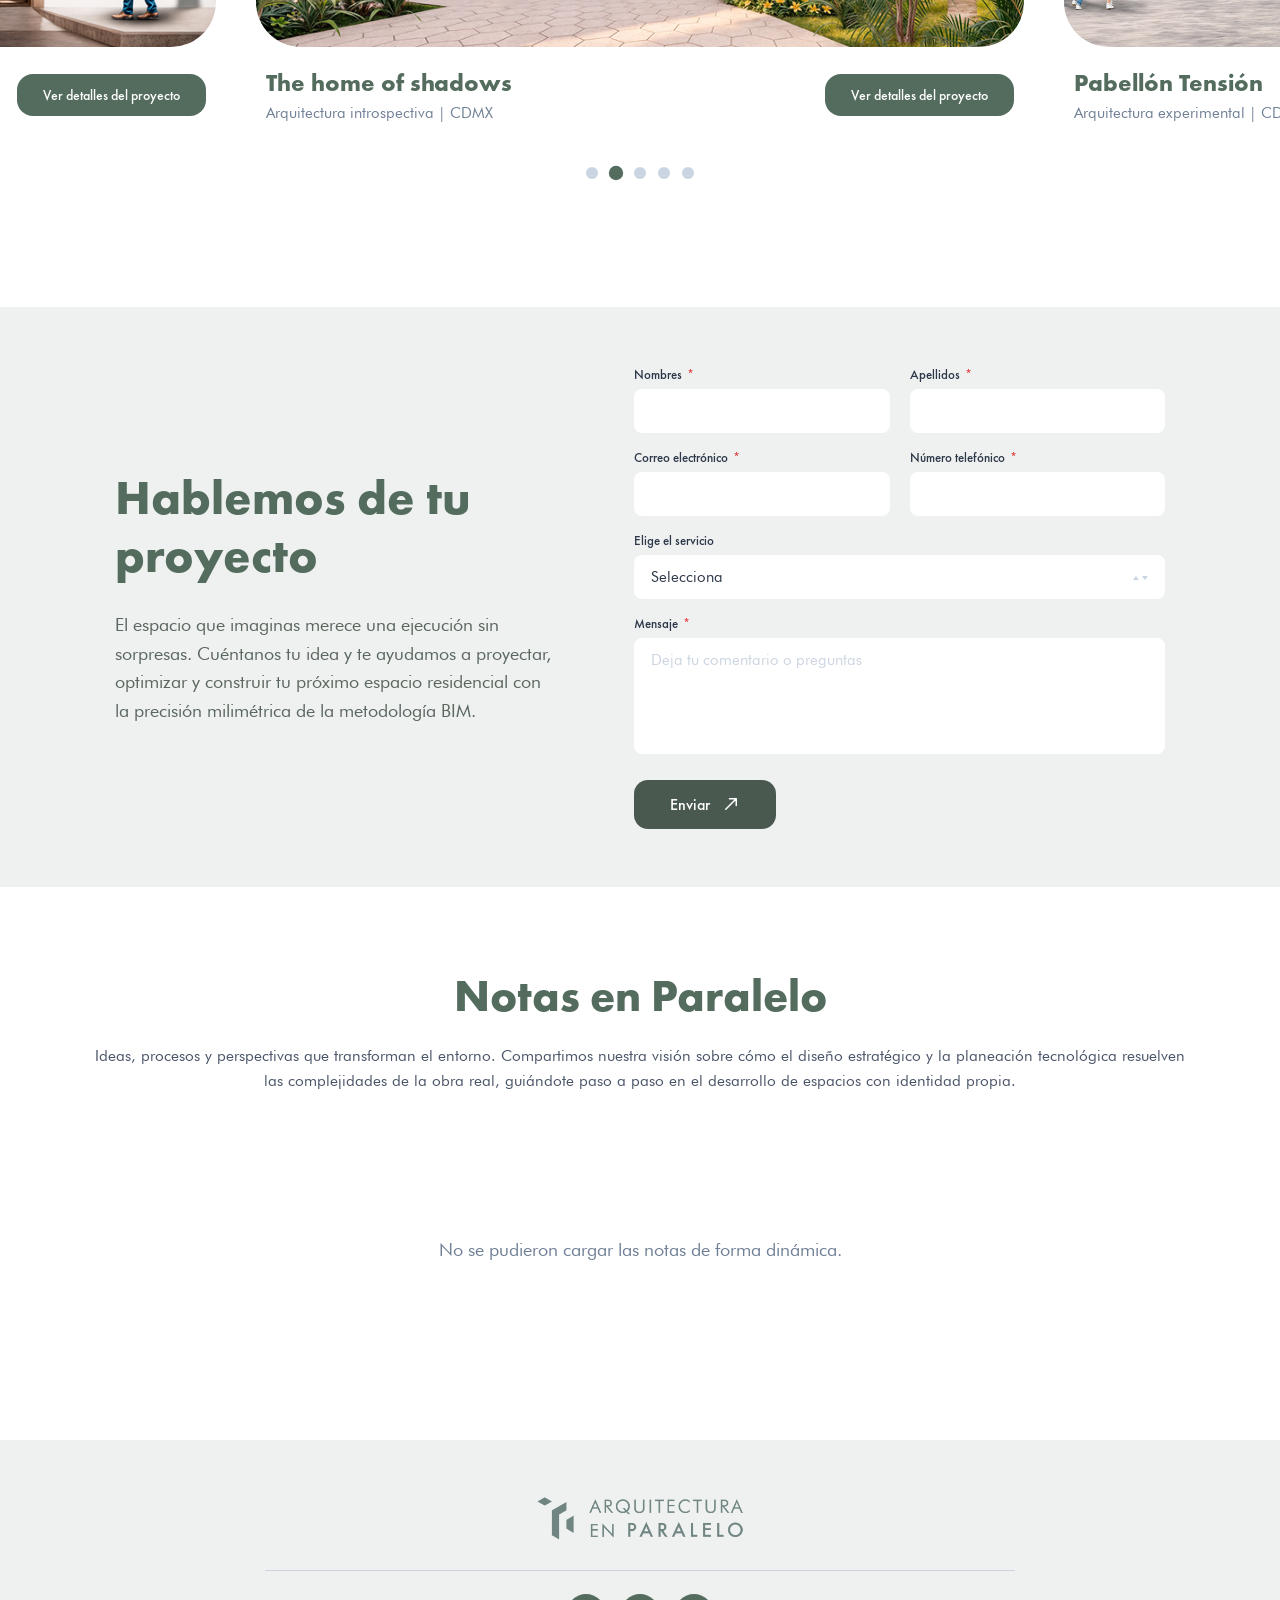
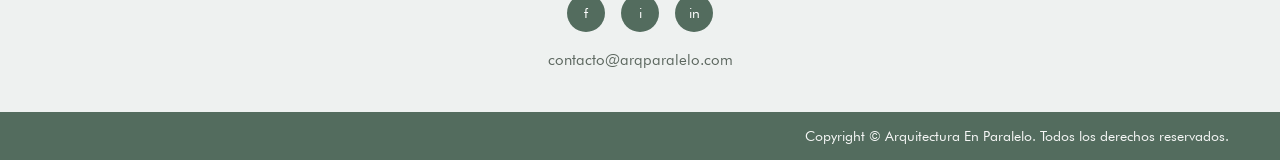
==== commit f84f9d1c: "Fix: Centrado vertical de proyectos y limpieza de estilos de WhatsApp" ====
--- a/index.html
+++ b/index.html
@@ -94,8 +94,8 @@
       </a>
     </div>
     
-    <div class="team-col-right reveal-anim">
-      <p class="team-paragraph p-top">
+    <div class="team-col-right">
+      <p class="team-paragraph p-bottom reveal-anim delay-1">
         En Arquitectura en Paralelo integramos diseño, modelado BIM y construcción en un mismo proceso.
       </p>
       <p class="team-paragraph p-bottom">
@@ -109,7 +109,7 @@
 <section class="intro-text-section">
   <div class="intro-text-container">
     <h2 class="intro-title reveal-anim">Metodología de extremo a extremo</h2>
-    <p class="intro-paragraph">
+    <p class="intro-paragraph reveal-anim delay-1">
       Nuestras soluciones cubren todo el ciclo de vida del proyecto. Fusionamos creatividad arquitectónica, modelado de precisión y control ejecutivo para materializar espacios residenciales contemporáneos de manera eficiente.
     </p>
   </div>
@@ -197,68 +197,77 @@
   
   <div class="proyectos-intro-header">
     <h2 class="proyectos-intro-title title-nowrap">Diseño de vanguardia, ejecución milimétrica</h2>
-    <p class="proyectos-intro-paragraph">
+    <p class="proyectos-intro-paragraph reveal-anim delay-1">
       Materializamos visiones a través de procesos digitales avanzados. Cada uno de nuestros proyectos integra modelado inteligente y precisión técnica desde su concepción, garantizando espacios residenciales de alta gama donde la optimización estructural y el diseño contemporáneo coexisten de forma perfecta.
     </p>
   </div>
 
   <div class="carrusel-proyectos-wrapper">
+    <div class="carrusel-arrows">
+      <button class="arrow-btn btn-prev" aria-label="Anterior">
+        <svg viewBox="0 0 24 24" width="24" height="24"><path d="M15 19l-7-7 7-7" stroke="currentColor" stroke-width="2.5" stroke-linecap="round" stroke-linejoin="round" fill="none"/></svg>
+      </button>
+      <button class="arrow-btn btn-next" aria-label="Siguiente">
+        <svg viewBox="0 0 24 24" width="24" height="24"><path d="M9 5l7 7-7 7" stroke="currentColor" stroke-width="2.5" stroke-linecap="round" stroke-linejoin="round" fill="none"/></svg>
+      </button>
+    </div>
+
     <div class="carrusel-proyectos-container">
       <div class="carrusel-track">
 
         <div class="proyecto-card">
           <div class="proyecto-imagen-wrapper">
-            <img src="assets/img/Carrusel_Enteluz.png" alt="Casa Entreluz">
-            <div class="pleca-verde">Casa Entreluz</div>
+            <img src="assets/img/Carrusel_Umbral.png" alt="Casa Umbral">
+            <div class="pleca-verde">Casa Umbral</div>
           </div>
           <div class="proyecto-info">
             <div class="proyecto-texto">
-              <h3>Casa Entreluz</h3>
-              <p>Arquitectura introspectiva | Estado de México</p>
+              <h3>Casa Umbral</h3>
+              <p>Residencial | CDMX</p>
             </div>
-            <a href="#entreluz" class="btn-proyecto">Ver detalles del proyecto</a>
+            <a href="#umbral" class="btn-proyecto">Ver detalles del proyecto</a>
           </div>
         </div>
 
         <div class="proyecto-card">
           <div class="proyecto-imagen-wrapper">
-            <img src="assets/img/Carrusel_Celar.png" alt="Residencial Celar">
-            <div class="pleca-verde">Residencial Celar</div>
+            <img src="assets/img/Carrusel_Shadows.png" alt="The home of shadows">
+            <div class="pleca-verde">The home of shadows</div>
           </div>
           <div class="proyecto-info">
             <div class="proyecto-texto">
-              <h3>Residencial Celar</h3>
+              <h3>The home of shadows</h3>
               <p>Arquitectura introspectiva | CDMX</p>
             </div>
-            <a href="#celar" class="btn-proyecto">Ver detalles del proyecto</a>
+            <a href="#shadows" class="btn-proyecto">Ver detalles del proyecto</a>
           </div>
         </div>
 
         <div class="proyecto-card">
           <div class="proyecto-imagen-wrapper">
-            <img src="assets/img/Carrusel_Obsidiana.png" alt="Residencial Obsidiana">
-            <div class="pleca-verde">Residencial Obsidiana</div>
+            <img src="assets/img/Carrusel_Pabellon.png" alt="Pabellón Tensión">
+            <div class="pleca-verde">Pabellón Tensión</div>
           </div>
           <div class="proyecto-info">
             <div class="proyecto-texto">
-              <h3>Residencial Obsidiana</h3>
-              <p>Residencial | Estado de México</p>
+              <h3>Pabellón Tensión</h3>
+              <p>Arquitectura experimental | CDMX</p>
             </div>
-            <a href="#obsidiana" class="btn-proyecto">Ver detalles del proyecto</a>
+            <a href="#pabellon" class="btn-proyecto">Ver detalles del proyecto</a>
           </div>
         </div>
 
         <div class="proyecto-card">
           <div class="proyecto-imagen-wrapper">
-            <img src="assets/img/Carrusel_Refugio.png" alt="Residencial Refugio">
-            <div class="pleca-verde">Residencial Refugio</div>
+            <img src="assets/img/Carrusel_Paisaje.png" alt="Paisaje Contenido">
+            <div class="pleca-verde">Paisaje Contenido</div>
           </div>
           <div class="proyecto-info">
             <div class="proyecto-texto">
-              <h3>Residencial Refugio</h3>
+              <h3>Paisaje Contenido</h3>
               <p>Conjunto habitacional | CDMX</p>
             </div>
-            <a href="#refugio" class="btn-proyecto">Ver detalles del proyecto</a>
+            <a href="#paisaje" class="btn-proyecto">Ver detalles del proyecto</a>
           </div>
         </div>
 
@@ -275,76 +284,6 @@
             <a href="#puente" class="btn-proyecto">Ver detalles del proyecto</a>
           </div>
         </div>
-        
-        <div class="proyecto-card">
-          <div class="proyecto-imagen-wrapper">
-            <img src="assets/img/Carrusel_Esquivel.png" alt="Casa Esquivel">
-            <div class="pleca-verde">Casa Esquivel</div>
-          </div>
-          <div class="proyecto-info">
-            <div class="proyecto-texto">
-              <h3>Casa Esquivel</h3>
-              <p>Residencial con área comercial | Estado de México</p>
-            </div>
-            <a href="#esquivel" class="btn-proyecto">Ver detalles del proyecto</a>
-          </div>
-        </div>
-        
-        <div class="proyecto-card">
-          <div class="proyecto-imagen-wrapper">
-            <img src="assets/img/Carrusel_Enteluz.png" alt="Casa Jazmín">
-            <div class="pleca-verde">Casa Jazmín</div>
-          </div>
-          <div class="proyecto-info">
-            <div class="proyecto-texto">
-              <h3>Casa Jazmín</h3>
-              <p>Residencial con área comercial | CDMX</p>
-            </div>
-            <a href="#jazmin" class="btn-proyecto">Ver detalles del proyecto</a>
-          </div>
-        </div>
-        
-        <div class="proyecto-card">
-          <div class="proyecto-imagen-wrapper">
-            <img src="assets/img/Carrusel_Palapa.png" alt="Complejo la Palapa">
-            <div class="pleca-verde">Complejo la Palapa</div>
-          </div>
-          <div class="proyecto-info">
-            <div class="proyecto-texto">
-              <h3>Complejo la Palapa</h3>
-              <p>Comercial | Estado de México</p>
-            </div>
-            <a href="#palapa" class="btn-proyecto">Ver detalles del proyecto</a>
-          </div>
-        </div>
-        
-        <div class="proyecto-card">
-          <div class="proyecto-imagen-wrapper">
-            <img src="assets/img/Carrusel_Luz.png" alt="Residencia Luz">
-            <div class="pleca-verde">Residencia Luz</div>
-          </div>
-          <div class="proyecto-info">
-            <div class="proyecto-texto">
-              <h3>Residencia Luz</h3>
-              <p>Residencial | Estado de México</p>
-            </div>
-            <a href="#luz" class="btn-proyecto">Ver detalles del proyecto</a>
-          </div>
-        </div>
-        
-        <div class="proyecto-card">
-          <div class="proyecto-imagen-wrapper">
-            <img src="assets/img/Carrusel_Retiro.png" alt="Casa Retiro">
-            <div class="pleca-verde">Casa Retiro</div>
-          </div>
-          <div class="proyecto-info">
-            <div class="proyecto-texto">
-              <h3>Casa Retiro</h3>
-              <p>Residencial | Estado de México</p>
-            </div>
-            <a href="#retiro" class="btn-proyecto">Ver detalles del proyecto</a>
-          </div>
-        </div>
 
       </div>
     </div>
@@ -355,11 +294,6 @@
       <span class="dot" data-index="2"></span>
       <span class="dot" data-index="3"></span>
       <span class="dot" data-index="4"></span>
-      <span class="dot" data-index="5"></span>
-      <span class="dot" data-index="6"></span>
-      <span class="dot" data-index="7"></span>
-      <span class="dot" data-index="8"></span>
-      <span class="dot" data-index="9"></span>
     </div>
   </div>
 </section>
@@ -368,9 +302,9 @@
   <div class="contact-container">
     
     <div class="contact-info-col">
-      <h2 class="contact-title">Hablemos de tu proyecto</h2>
-      <p class="contact-text">
-        Lorem ipsum dolor sit amet, consectetur adipiscing elit. Aliquam posuere felis sem, at commodo dolor efficitur non. Vestibulum varius nec odio nec fringilla.
+      <h2 class="contact-title reveal-anim">Hablemos de tu proyecto</h2>
+      <p class="contact-text reveal-anim delay-1">
+        El espacio que imaginas merece una ejecución sin sorpresas. Cuéntanos tu idea y te ayudamos a proyectar, optimizar y construir tu próximo espacio residencial con la precisión milimétrica de la metodología BIM.
       </p>
     </div>
     
@@ -467,7 +401,7 @@
 
   <div class="footer-bottom">
     <div class="footer-bottom-container">
-      <button class="btn-scroll-top" onclick="window.scrollTo({top: 0, behavior: 'smooth'});">▲</button>
+      
       
       <p class="footer-copyright">
         Copyright &copy; Arquitectura En Paralelo. Todos los derechos reservados.
@@ -478,5 +412,14 @@
 </footer>
 
 <script src="script.js"></script>
+<!-- BOTÓN FLOTANTE DE WHATSAPP -->
+<div class="whatsapp-flotante">
+  <span class="whatsapp-texto">¿Tienes dudas? ¡Escríbenos!</span>
+    <a href="https://wa.me/521XXXXXXXXXX?text=Hola,%20me%20gustaría%20cotizar%20un%20proyecto." class="whatsapp-btn" target="_blank" rel="noopener noreferrer" aria-label="Chat de WhatsApp">
+      <!-- Cargamos tu SVG local directamente como imagen para protegerlo de conflictos de estilos -->
+      <img src="assets/icon/whatsapp-3.svg" alt="WhatsApp" class="whatsapp-icon-img">
+    </a>
+</div>
+<button class="btn-scroll-top" onclick="window.scrollTo({top: 0, behavior: 'smooth'});">▲</button>
 </body>
 </html>
--- a/style.css
+++ b/style.css
@@ -563,7 +563,7 @@
   backface-visibility: hidden;
   box-sizing: border-box;
   /* LÍNEA 116 ORIGINAL: Cambia el radio aquí de forma manual si lo requieres */
-  border-radius: 85px !important; 
+  border-radius: 35px 0px 35px 0px !important; 
   overflow: hidden !important;
 }
 
@@ -583,7 +583,7 @@
   content: '';
   position: absolute;
   top: 0; left: 0; width: 100%; height: 100%;
-  background: rgba(0, 0, 0, 0.35); 
+  background: linear-gradient(180deg, rgba(0, 0, 0, 0.4) 0%, rgba(0, 0, 0, 0.65) 50%, rgba(0, 0, 0, 0.4) 100%); 
   z-index: 1;
 }
 
@@ -595,6 +595,7 @@
   z-index: 2;
   margin: 0;
   line-height: 1.2;
+  text-shadow: 0 4px 12px rgba(0, 0, 0, 0.7), 0 2px 4px rgba(0, 0, 0, 0.5);
 }
 
 .card-baja .card-front h3 {
@@ -604,8 +605,8 @@
 /* IMÁGENES LOCALES */
 .foto-1 { background-image: url('assets/img/services-disenio.jpg'); }
 .foto-2 { background-image: url('assets/img/services-BIM.png'); }
-.foto-3 { background-image: url('assets/img/services-BIM.png'); }
-.foto-4 { background-image: url('assets/img/services-disenio.jpg'); }
+.foto-3 { background-image: url('assets/img/services-supervision.png'); }
+.foto-4 { background-image: url('assets/img/services-renderizado.jpg'); }
 
 /* --- PARTE TRASERA TRASLÚCIDA --- */
 .card-back {
@@ -1425,24 +1426,53 @@
   text-align: right; /* Alineado a la derecha como en tu maqueta */
 }
 
-/* Botón de flecha para subir */
+/* ==========================================================================
+   BOTÓN FLOTANTE "SCROLL TO TOP" (ESQUINA INFERIOR IZQUIERDA)
+   ========================================================================== */
 .btn-scroll-top {
-  background-color: #1a231e;
-  border: none;
+  position: fixed;
+  bottom: 30px;
+  left: 4vw; /* Alineado simétrico con el margen izquierdo del sitio */
+  background-color: #1a231e; /* Tu negro verdoso original[cite: 3] */
+  border: 1px solid rgba(255, 255, 255, 0.1);
+  color: #ffffff; /*[cite: 3] */
+  width: 52px; /* Un poco más grande para que sea cómodo dar click flotando */
+  height: 52px;
+  border-radius: 14px; /* Combinando las esquinas curvas de tus botones principales */
+  cursor: pointer; /*[cite: 3] */
+  display: flex; /*[cite: 3] */
+  align-items: center; /*[cite: 3] */
+  justify-content: center; /*[cite: 3] */
+  font-size: 14px;
+  box-shadow: 0 4px 15px rgba(0, 0, 0, 0.2);
+  z-index: 9998; /* Un nivel abajo de WhatsApp, pero arriba del contenido */
+  
+  /* Inicialmente oculto para la animación controlada por JS */
+  opacity: 0;
+  visibility: hidden;
+  transition: all 0.4s cubic-bezier(0.25, 1, 0.5, 1);
+}
+
+.btn-scroll-top:hover {
+  background-color: #536c5e; /* Cambia a tu verde institucional al pasar el cursor */
+  transform: translateY(-3px); /* Pequeño salto premium */
   color: #ffffff;
-  width: 36px;
-  height: 36px;
-  border-radius: 6px;
-  cursor: pointer;
-  display: flex;
-  align-items: center;
-  justify-content: center;
-  font-size: 12px;
-  transition: background-color 0.3s ease;
-}
-
-.btn-scroll-top:hover {
-  background-color: #000000;
+}
+
+/* Clase activa que inyectará JavaScript al bajar la pantalla */
+.btn-scroll-top.visible {
+  opacity: 1;
+  visibility: visible;
+}
+
+/* RESPONSIVO: Ajuste idéntico a las coordenadas de WhatsApp en móviles */
+@media (max-width: 768px) {
+  .btn-scroll-top {
+    bottom: 20px;
+    left: 20px;
+    width: 46px;
+    height: 46px;
+  }
 }
 
 /* --- RESPONSIVO --- */
@@ -1748,12 +1778,147 @@
 .preloader-video-wrapper video {
   width: 100%;
   height: 100%;
-  object-fit: contain; /* Encaja el video perfectamente en cualquier pantalla */
+  object-fit: contain; 
   background-color: #ffffff; 
 }
 
-/* Clase de salida lenta que activará JavaScript */
 .preloader-overlay.fade-out {
   opacity: 0;
   visibility: hidden;
+}
+
+/* ==========================================================================
+   ESTILOS ADICIONALES: FLECHAS DE NAVEGACIÓN COMPORTAMIENTO PREMIUM
+   ========================================================================== */
+.carrusel-proyectos-wrapper {
+  position: relative;
+}
+
+.carrusel-arrows {
+  position: absolute;
+  top: 40%;
+  left: 0;
+  width: 100%;
+  display: flex;
+  justify-content: space-between;
+  padding: 0 4vw;
+  pointer-events: none;
+  z-index: 5;
+}
+
+.arrow-btn {
+  pointer-events: auto; 
+  width: 54px;
+  height: 54px;
+  border-radius: 50%;
+  background-color: #536c5e;
+  color: #ffffff;
+  border: none;
+  display: flex;
+  align-items: center;
+  justify-content: center;
+  cursor: pointer;
+  box-shadow: 0 4px 12px rgba(0, 0, 0, 0.15);
+  transition: background-color 0.3s ease, transform 0.3s ease, opacity 0.3s ease;
+  opacity: 0.85;
+}
+
+.arrow-btn:hover {
+  background-color: #3f5247;
+  transform: scale(1.08);
+  opacity: 1;
+}
+
+.arrow-btn active {
+  transform: scale(0.95);
+}
+
+
+@media (max-width: 768px) {
+  .carrusel-arrows {
+    display: none;
+  }
+}
+/* ==========================================================================
+   ESTILOS PREMIUM: BOTÓN FLOTANTE DE WHATSAPP CON TEXTO COGNITIVO
+   ========================================================================== */
+/* ==========================================================================
+   ESTILOS PREMIUM: BOTÓN FLOTANTE DE WHATSAPP (CONSOLIDADO Y LIMPIO)
+   ========================================================================== */
+.whatsapp-flotante {
+  position: fixed;
+  bottom: 30px;
+  right: 4vw; /* Alineado con los márgenes de header y footer */
+  display: flex;
+  flex-direction: column;
+  align-items: center;
+  gap: 10px; /* Separación entre el texto informativo y el ícono */
+  z-index: 9999; /* Por encima de todo el sitio */
+}
+
+/* El cuadro de diálogo flotante superior */
+.whatsapp-texto {
+  background-color: #ffffff;
+  color: #2d3748;
+  font-family: 'Futura Local', sans-serif;
+  font-weight: 500;
+  font-size: 13px;
+  padding: 8px 16px;
+  border-radius: 12px;
+  box-shadow: 0 4px 15px rgba(0, 0, 0, 0.12);
+  white-space: nowrap;
+  pointer-events: none; /* No interfiere si intentan hacer click atrás */
+  animation: flotarTexto 3s ease-in-out infinite; /* Movimiento sutil orgánico */
+}
+
+/* Contenedor del enlace (Sin círculo verde ni fondos) */
+.whatsapp-btn {
+  display: flex;
+  align-items: center;
+  justify-content: center;
+  text-decoration: none;
+  background-color: transparent; /* Eliminamos por completo el fondo verde */
+  transition: transform 0.3s cubic-bezier(0.25, 1, 0.5, 1);
+}
+
+.whatsapp-btn:hover {
+  transform: scale(1.1) rotate(8deg); /* Pequeño efecto dinámico al pasar el cursor */
+}
+
+/* Control y tamaño ampliado para tu imagen SVG local (.svg) */
+.whatsapp-icon-img {
+  width: 64px !important; /* Tamaño grande y prominente para el icono suelto */
+  height: 64px !important;
+  object-fit: contain !important;
+  display: block;
+  transform: none !important; /* Evita que herede transiciones extrañas del sitio */
+  filter: drop-shadow(0px 4px 10px rgba(0, 0, 0, 0.15)); /* Sutil sombra para dar volumen */
+}
+
+/* ANIMACIÓN ORGÁNICA PARA LEVANTAR EL TEXTO */
+@keyframes flotarTexto {
+  0%, 100% {
+    transform: translateY(0);
+  }
+  50% {
+    transform: translateY(-4px);
+  }
+}
+
+/* RESPONSIVO: Ajustes estéticos para pantallas móviles */
+@media (max-width: 768px) {
+  .whatsapp-flotante {
+    bottom: 20px;
+    right: 20px;
+  }
+  
+  .whatsapp-icon-img {
+    width: 84px !important; /* Reducción de cortesía en móviles para no invadir pantalla */
+    height: 84px !important;
+  }
+  
+  .whatsapp-texto {
+    font-size: 11px;
+    padding: 6px 12px;
+  }
 }
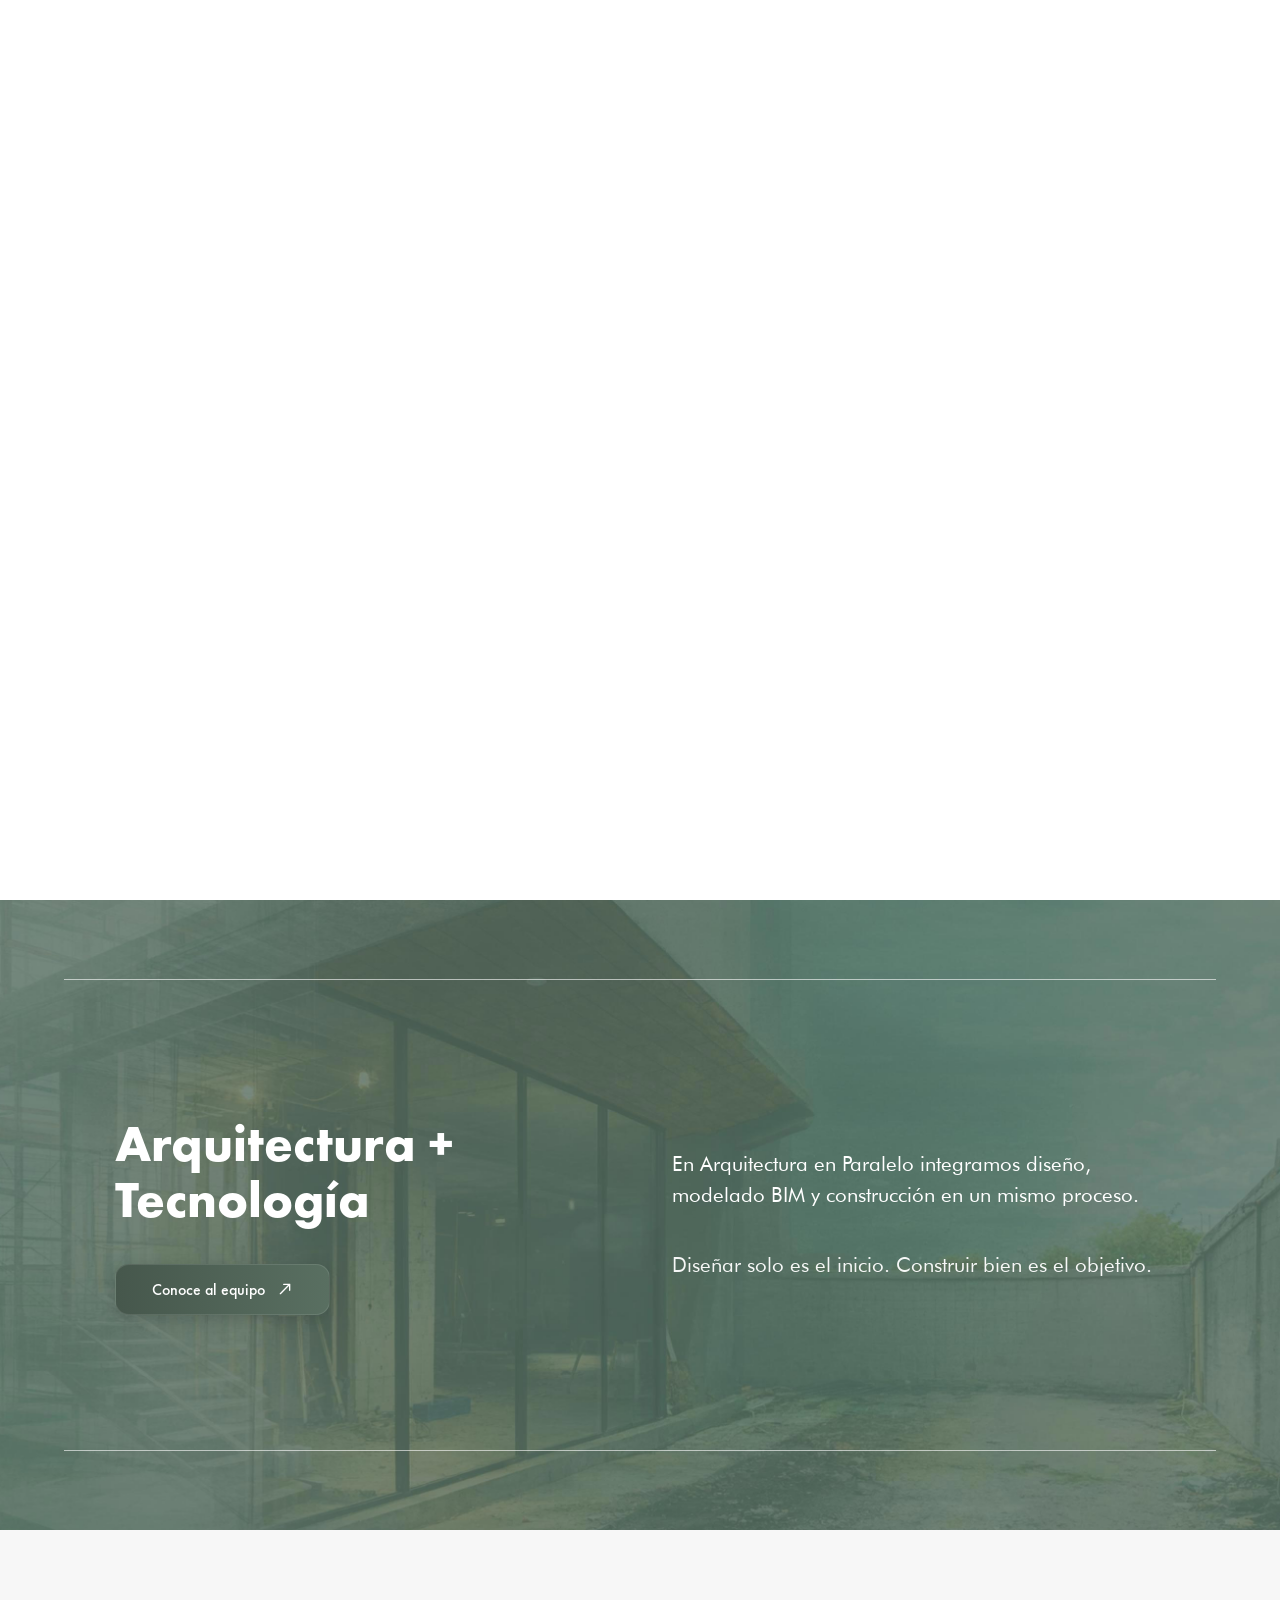
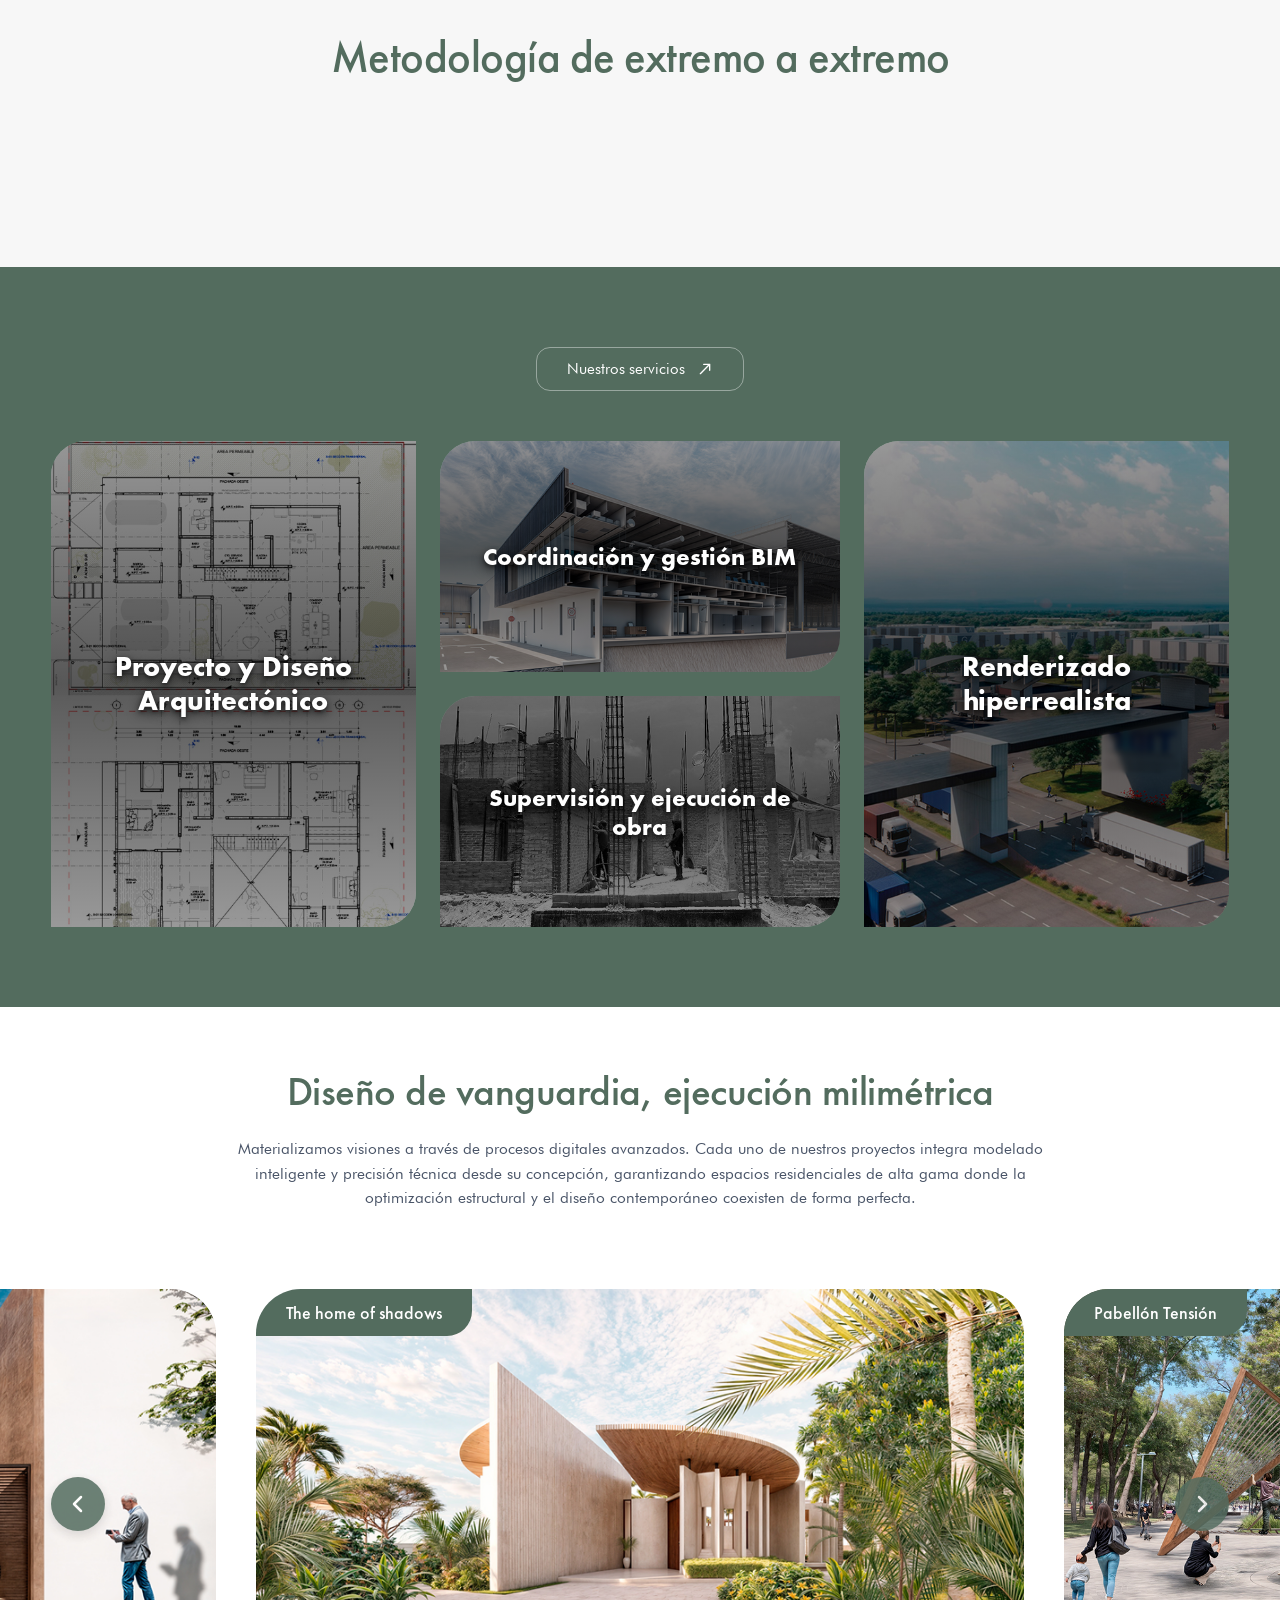
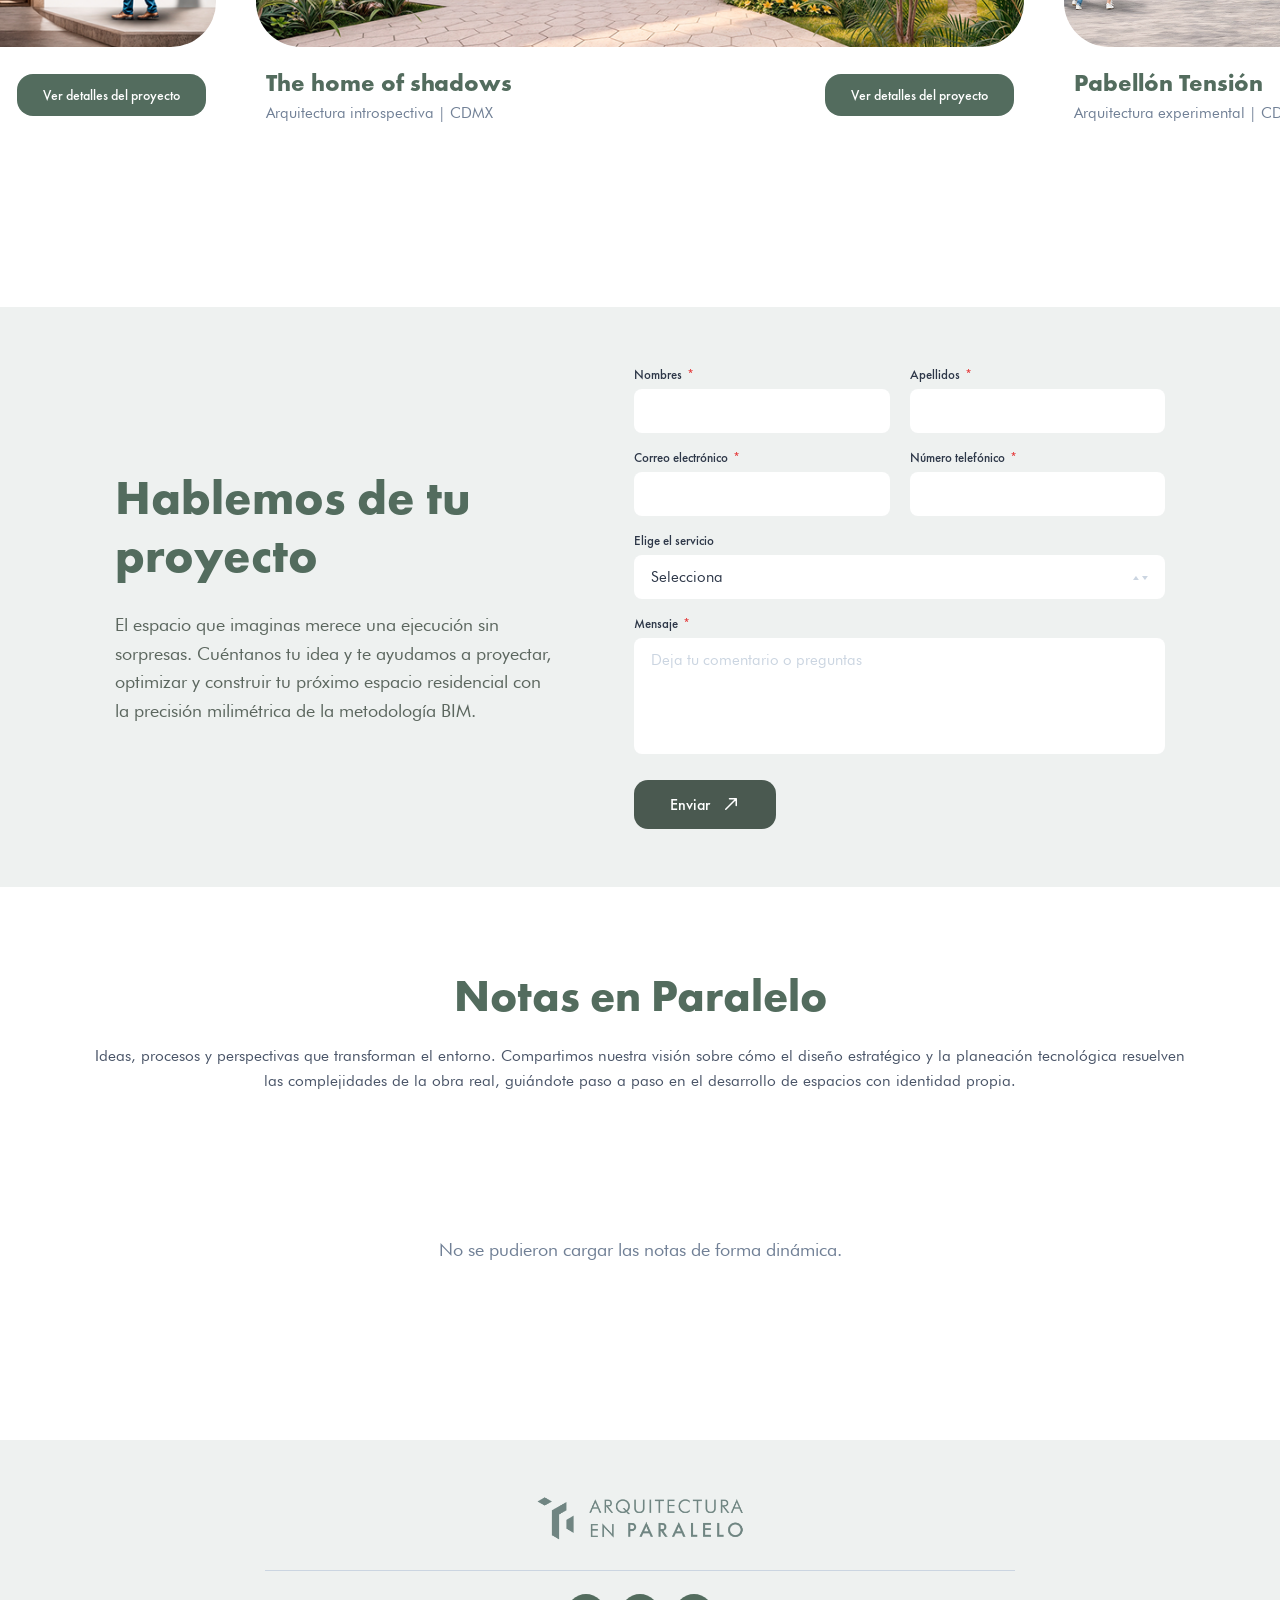
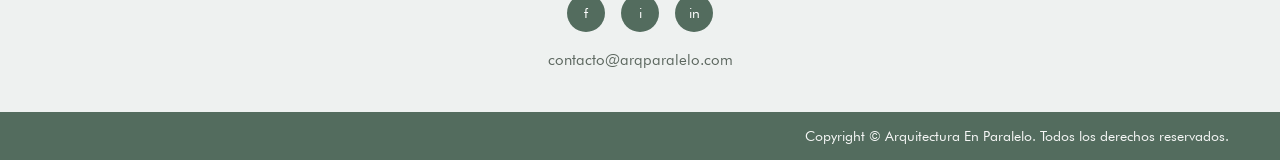
==== commit 23315461: "Menu ajuste" ====
--- a/index.html
+++ b/index.html
@@ -33,9 +33,9 @@
     
     <nav class="nav-menu" id="main-nav">
       <div class="nav-links">
-        <a href="#">Inicio</a>
-        <a href="#">Nosotros</a>
-        <a href="#">Servicios</a>
+        <a href="index.html">Inicio</a>
+        <a href="nosotros.html">Nosotros</a>
+        <a href="servicios.html">Servicios</a>
         <a href="#">Proyectos</a>
         <a href="#">Cotizador</a>
         <a href="#">Blog</a>
--- a/style.css
+++ b/style.css
@@ -1921,4 +1921,1006 @@
     font-size: 11px;
     padding: 6px 12px;
   }
+}
+
+/* ==========================================================================
+   SECCIÓN HERO NOSOTROS - FIX ANCHO COMPLETO Y ESTRUCTURA PRECISAS
+   ========================================================================== */
+.nosotros-hero-section {
+  position: relative;
+  width: 100vw;       /* Forzamos el ancho completo del viewport */
+  height: 100vh;      /* Forzamos el alto completo del viewport */
+  display: flex;
+  
+  /* CAMBIO AQUÍ: Centramos verticalmente todo el bloque de contenidos */
+  align-items: center; 
+  
+  justify-content: flex-start;
+  padding: 0 6vw;     /* Dejamos el colchón lateral idéntico al resto de tu web */
+  overflow: hidden;
+  box-sizing: border-box;
+}
+
+/* Forzamos a la imagen a cubrir la pantalla al 100% de fondo */
+.nosotros-hero-background {
+  position: absolute;
+  top: 0;
+  left: 0;
+  width: 100%;
+  height: 100%;
+  z-index: 1; /* Fondo base */
+}
+
+.nosotros-hero-background img {
+  width: 100% !important;
+  height: 100% !important;
+  object-fit: cover !important; /* Mantiene la proporción perfecta en monitores anchos */
+}
+
+/* Capa oscura translúcida para aislar y contrastar textos */
+.nosotros-hero-background::before {
+  content: '';
+  position: absolute;
+  top: 0; 
+  left: 0; 
+  width: 100%; 
+  height: 100%;
+  background: rgba(0, 0, 0, 0.5); /* Filtro para rescatar los copies blancos */
+  z-index: 2;
+}
+
+/* El contenedor del texto flotando perfectamente encima */
+.nosotros-hero-content {
+  position: relative;
+  z-index: 10; /* Por encima de la capa oscura */
+  color: #ffffff;
+  max-width: 650px;
+  text-align: left;
+}
+
+.nosotros-hero-title {
+  font-family: 'Futura Local', sans-serif;
+  font-weight: 700;
+  font-size: clamp(2.8rem, 5.5vw, 5rem);
+  letter-spacing: 1px;
+  margin: 0 0 10px 0;
+  line-height: 1.1;
+  text-shadow: 0 2px 10px rgba(0,0,0,0.5);
+}
+
+.nosotros-hero-subtitle {
+  font-family: 'Futura Local', sans-serif;
+  font-weight: 400;
+  font-size: clamp(1.1rem, 1.8vw, 1.5rem);
+  line-height: 1.4;
+  margin-bottom: 30px;
+  opacity: 0.95;
+  text-shadow: 0 2px 8px rgba(0,0,0,0.5);
+}
+
+/* Botón estilo pastilla verde corporativo */
+.btn-nosotros-hero {
+  display: inline-flex;
+  align-items: center;
+  gap: 12px;
+  background-color: #536c5e;
+  color: #ffffff;
+  text-decoration: none;
+  padding: 14px 32px;
+  border-radius: 14px;
+  font-family: 'Futura Local', sans-serif;
+  font-weight: 500;
+  font-size: 15px;
+  box-shadow: 0 4px 15px rgba(0, 0, 0, 0.2);
+  transition: all 0.3s cubic-bezier(0.25, 1, 0.5, 1);
+}
+
+.btn-nosotros-hero svg {
+  transition: transform 0.3s ease;
+}
+
+.btn-nosotros-hero:hover {
+  background-color: #42594d;
+  transform: translateY(-2px);
+}
+
+.btn-nosotros-hero:hover svg {
+  transform: translate(2px, -2px);
+}
+
+/* RESPONSIVO: Adaptación y centrado total para pantallas móviles */
+@media (max-width: 768px) {
+  .nosotros-hero-section {
+    padding: 0 6vw;
+    /* Centramos el contenedor interno en el eje horizontal */
+    justify-content: center; 
+  }
+  
+  .nosotros-hero-content {
+    max-width: 100%;
+    /* Centramos los textos (Título y Subtítulo) */
+    text-align: center; 
+    /* Forzamos a que el contenedor use flexbox para alinear su propio botón al centro */
+    display: flex;
+    flex-direction: column;
+    align-items: center;
+  }
+  
+  .btn-nosotros-hero {
+    width: 100%; /* Mantiene el ancho completo tipo pastilla que es más cómodo en celulares */
+    max-width: 320px; /* Le ponemos un tope elegante para que no se estire de más */
+    justify-content: center;
+  }
+
+}
+
+/* ==========================================================================
+   SECCIÓN DETALLE NOSOTROS (DOS COLUMNAS ASIMÉTRICAS)
+   ========================================================================== */
+.nosotros-detalle-section {
+  width: 100%;
+  background-color: #ffffff; /* Fondo blanco para contraste limpio */
+  padding: 120px 0;          /* Colchón amplio para que respire la composición arquitectónica */
+  display: flex;
+  justify-content: center;
+  align-items: center;
+  box-sizing: border-box;
+}
+
+.nosotros-detalle-container {
+  width: 90vw;
+  max-width: 1600px;
+  display: grid;
+  grid-template-columns: 1.1fr 1fr; /* La columna de la imagen es ligeramente más ancha */
+  gap: 6vw;                         /* Separación fluida entre columnas */
+  align-items: center;
+  padding: 0 4vw;
+  box-sizing: border-box;
+}
+
+/* --- COLUMNA DE LA IMAGEN --- */
+.nosotros-col-imagen {
+  width: 100%;
+}
+
+.nosotros-col-imagen img {
+  width: 100%;
+  height: auto;
+  display: block;
+  object-fit: cover;
+  border-radius: 35px; /* Bordes redondeados idénticos a la captura original */
+  box-shadow: 0 10px 30px rgba(0, 0, 0, 0.05); /* Sutil volumen sin saturar */
+}
+
+/* --- COLUMNA DE TEXTOS --- */
+.nosotros-col-texto {
+  display: flex;
+  flex-direction: column;
+  justify-content: center;
+}
+
+.nosotros-detalle-title {
+  font-family: 'Futura Local', sans-serif;
+  font-weight: 700;          /* Forzamos Futura PT Bold */
+  color: #536c5e;            /* Tu verde institucional característico */
+  font-size: clamp(2rem, 3.5vw, 3.2rem); /* Escalable de celular a monitor de 27" */
+  line-height: 1.2;
+  margin-bottom: 35px;
+  letter-spacing: -0.5px;
+}
+
+.nosotros-detalle-paragraph {
+  font-family: 'Futura Local', sans-serif;
+  font-weight: 400;          /* Futura Book */
+  color: #4a5568;            /* Gris oscuro suave legible */
+  font-size: clamp(1.05rem, 1.3vw, 1.25rem);
+  line-height: 1.6;          /* Interlineado amplio e institucional */
+  margin-bottom: 25px;
+  opacity: 0.9;
+}
+
+.nosotros-detalle-paragraph:last-child {
+  margin-bottom: 0;          /* Removemos margen al último párrafo */
+}
+
+/* --- OPTIMIZACIÓN RESPONSIVA (TABLETS Y MÓVILES) --- */
+@media (max-width: 992px) {
+  .nosotros-detalle-section {
+    padding: 80px 0;
+  }
+  
+  .nosotros-detalle-container {
+    grid-template-columns: 1fr; /* Se apilan en una sola columna vertical */
+    gap: 45px;
+  }
+  
+  .nosotros-col-imagen img {
+    border-radius: 25px; /* Suavizamos un poco el radio en pantallas más compactas */
+  }
+}
+
+/* ==========================================================================
+   SECCIÓN DIRECCIÓN Y TARJETAS CON EFECTO DESLIZANTE DE CV
+   ========================================================================== */
+.direccion-section {
+  width: 100%;
+  background-color: #ffffff;
+  padding: 60px 0 120px 0;
+  box-sizing: border-box;
+}
+
+/* Barra superior centrada con la píldora indicadora */
+.direccion-top-bar {
+  display: flex;
+  justify-content: center;
+  margin-bottom: 60px;
+}
+
+.btn-direccion-top {
+  display: inline-flex;
+  align-items: center;
+  gap: 12px;
+  border: 1px solid rgba(83, 108, 94, 0.4);
+  background: transparent;
+  color: #536c5e; /* Tu verde institucional */
+  padding: 12px 36px;
+  border-radius: 14px;
+  font-family: 'Futura Local', sans-serif;
+  font-weight: 500;
+  font-size: 16px;
+}
+
+/* Rejilla para alinear las dos tarjetas simétricamente */
+.grid-direccion {
+  display: grid;
+  grid-template-columns: repeat(2, 1fr);
+  gap: 32px;
+  width: 90vw;
+  max-width: 1400px;
+  margin: 0 auto;
+  box-sizing: border-box;
+}
+
+/* --- LA TARJETA PRINCIPAL --- */
+.tarjeta-perfil {
+  background-color: #536c5e; /* Fondo verde para la sección inferior del texto */
+  border-radius: 45px;       /* Curvatura premium continua */
+  overflow: hidden;          /* Mantiene todo dentro de los bordes redondeados */
+  display: flex;
+  flex-direction: column;
+  box-shadow: 0 10px 30px rgba(0, 0, 0, 0.04);
+}
+
+/* Contenedor seguro para la imagen y la animación de la cortina */
+.perfil-imagen-wrapper {
+  position: relative;
+  width: 100%;
+  height: 480px;             /* Altura fija ideal para las fotografías de perfil */
+  overflow: hidden;          /* Esconde el CV que está abajo esperando */
+  background-color: #e2e8f0;
+}
+
+.perfil-imagen-wrapper img {
+  width: 100%;
+  height: 100%;
+  object-fit: cover;
+  display: block;
+}
+
+/* --- LA CORTINA VERDE DEL CV (ANIMACIÓN SLIDE UP) --- */
+.perfil-overlay-cv {
+  position: absolute;
+  top: 0;
+  left: 0;
+  width: 100%;
+  height: 100%;
+  background-color: rgba(83, 108, 94, 0.95); /* Tu verde con leve transparencia */
+  backdrop-filter: blur(4px);
+  z-index: 5;
+  
+  /* Posicionamiento inicial: 100% abajo (completamente invisible) */
+  transform: translateY(100%);
+  transition: transform 0.5s cubic-bezier(0.4, 0, 0.2, 1);
+  
+  display: flex;
+  align-items: center;
+  justify-content: center;
+  padding: 40px;
+  box-sizing: border-box;
+}
+
+/* Disparador del Hover: Al tocar la foto, la cortina sube a su lugar original */
+.tarjeta-perfil:hover .perfil-overlay-cv {
+  transform: translateY(0);
+}
+
+/* Estilos para el texto del CV dentro de la capa verde */
+.cv-content {
+  color: #ffffff;
+  font-family: 'Futura Local', sans-serif;
+  font-weight: 400;
+  font-size: clamp(0.95rem, 1.2vw, 1.15rem);
+  line-height: 1.6;
+  text-align: left;
+}
+
+.cv-content p {
+  margin-bottom: 16px;
+}
+
+.cv-content p:last-child {
+  margin-bottom: 0;
+}
+
+/* --- BLOQUE DE TEXTO INFERIOR DE LA TARJETA --- */
+.perfil-info {
+  padding: 35px 40px;
+  color: #ffffff;
+  display: flex;
+  flex-direction: column;
+  gap: 6px;
+}
+
+.perfil-info h3 {
+  font-family: 'Futura Local', sans-serif;
+  font-weight: 700;
+  font-size: 22px;
+  margin: 0;
+}
+
+.perfil-info .p-puesto {
+  font-family: 'Futura Local', sans-serif;
+  font-weight: 500;
+  font-size: 15px;
+  opacity: 0.9;
+  margin-bottom: 15px;
+}
+
+/* Círculos blancos para las redes sociales del perfil */
+.perfil-redes {
+  display: flex;
+  gap: 12px;
+}
+
+.social-link-in {
+  color: #536c5e;
+  background-color: #ffffff;
+  text-decoration: none;
+  width: 36px;
+  height: 36px;
+  border-radius: 50%;
+  display: flex;
+  align-items: center;
+  justify-content: center;
+  font-family: 'Futura Local', sans-serif;
+  font-size: 14px;
+  font-weight: 700;
+  transition: transform 0.3s ease, background-color 0.3s ease, color 0.3s ease;
+}
+
+.social-link-in:hover {
+  transform: scale(1.1);
+  background-color: #2d3748;
+  color: #ffffff;
+}
+
+/* --- RESPONSIVO PARA MÓVILES Y TABLETS --- */
+@media (max-width: 992px) {
+  .grid-direccion {
+    grid-template-columns: 1fr; /* Una sola tarjeta por fila en móviles */
+    gap: 40px;
+    padding: 0 20px;
+  }
+  
+  .perfil-imagen-wrapper {
+    height: 420px; /* Reducimos un poco la altura en celulares */
+  }
+
+  .cv-content {
+    font-size: 14px;
+  }
+}
+
+/* ==========================================================================
+   SECCIÓN ADICIONAL: CUADRÍCULA DE COLABORADORES Y EQUIPO (4 COLUMNAS)
+   ========================================================================== */
+.equipo-completo-section {
+  width: 100%;
+  background-color: #ffffff;
+  padding: 0 0 120px 0;
+  box-sizing: border-box;
+}
+
+/* Rejilla optimizada para 4 tarjetas por fila */
+.grid-equipo-cuatro-cols {
+  display: grid;
+  grid-template-columns: repeat(4, 1fr);
+  gap: 24px; /* Un espacio ligeramente más compacto para balancear las 4 columnas */
+  width: 90vw;
+  max-width: 1600px;
+  margin: 0 auto;
+  box-sizing: border-box;
+}
+
+/* Modificación de altura específica para las fotos de esta sección */
+.tarjeta-mini .perfil-imagen-wrapper {
+  height: 340px; /* Al ser columnas más delgadas, bajamos la altura para mantener la proporción */
+}
+
+/* Ajuste del bloque de texto inferior para un estilo minimalista de una sola línea */
+.perfil-info-mini {
+  padding: 20px 24px;
+  color: #ffffff;
+  text-align: center; /* Centramos el nombre para que luzca ordenado como en la captura */
+}
+
+.perfil-info-mini h3 {
+  font-family: 'Futura Local', sans-serif;
+  font-weight: 500; /* Un grosor medium muy limpio */
+  font-size: 16px;
+  margin: 0;
+  white-space: nowrap;
+  overflow: hidden;
+  text-overflow: ellipsis; /* Si el nombre es muy largo, se corta con estilo */
+}
+
+/* --- RESPONSIVO --- */
+@media (max-width: 1200px) {
+  .grid-equipo-cuatro-cols {
+    grid-template-columns: repeat(2, 1fr); /* 2x2 en pantallas medianas o tablets */
+    gap: 24px;
+  }
+}
+
+@media (max-width: 600px) {
+  .grid-equipo-cuatro-cols {
+    grid-template-columns: 1fr; /* 1 sola columna en celulares */
+    padding: 0 10px;
+  }
+  
+  .tarjeta-mini .perfil-imagen-wrapper {
+    height: 380px; /* Recuperamos un poco de altura en móvil */
+  }
+}
+
+/* ==========================================================================
+   SECCIÓN: BANNER HORIZONTAL CTA (NOSOTROS) - CORREGIDO
+   ========================================================================== */
+.nosotros-contacto-completa {
+  width: 100%;
+  background-color: #ffffff;
+}
+
+.nosotros-banner-cta {
+  position: relative;
+  width: 100%;
+  /* CAMBIO: Usamos una altura fija compacta para que actúe como una franja perfecta */
+  height: 380px; 
+  display: flex;
+  align-items: center;
+  justify-content: center;
+  overflow: hidden;
+}
+
+/* Forzamos a que la sección de contacto aquí sea flexible y no herede el 50vh rígido */
+.nosotros-contacto-completa .contact-section {
+  width: 100%;
+  height: auto !important;     /* Rompe el alto de 50vh para que se adapte al formulario */
+  min-height: auto !important;  /* Elimina restricciones previas */
+  padding: 80px 0;             /* Ajuste exacto arriba y abajo para que se vea equilibrado */
+  background-color: #ffffff;   /* Forzamos el fondo blanco de esta sección */
+  box-sizing: border-box;
+}
+
+/* El resto de sub-elementos internos se mantienen limpios */
+.banner-bg-img {
+  position: absolute;
+  top: 0; left: 0; width: 100%; height: 100%;
+  z-index: 1;
+}
+.banner-bg-img img {
+  width: 100%; height: 100%; object-fit: cover;
+}
+.banner-bg-img::before {
+  content: '';
+  position: absolute;
+  top: 0; left: 0; width: 100%; height: 100%;
+  background-color: rgba(83, 108, 94, 0.75);
+  z-index: 2;
+}
+.banner-cta-content {
+  position: relative; z-index: 3; color: #ffffff; text-align: center;
+  max-width: 850px; padding: 0 4vw; box-sizing: border-box;
+  display: flex; flex-direction: column; align-items: center; gap: 15px;
+}
+.banner-cta-content h2 {
+  font-family: 'Futura Local', sans-serif; font-weight: 700;
+  font-size: clamp(1.8rem, 3.2vw, 3.4rem); line-height: 1.2; margin: 0;
+}
+.banner-cta-content p {
+  font-family: 'Futura Local', sans-serif; font-weight: 400;
+  font-size: clamp(1rem, 1.4vw, 1.35rem); line-height: 1.4; opacity: 0.95; margin-bottom: 10px;
+}
+.btn-banner-servicios {
+  display: inline-flex; align-items: center; gap: 10px;
+  border: 1px solid #ffffff; background-color: transparent; color: #ffffff;
+  text-decoration: none; padding: 12px 28px; border-radius: 14px;
+  font-family: 'Futura Local', sans-serif; font-weight: 500; font-size: 15px;
+  transition: all 0.3s ease; margin-top: 5px;
+}
+.btn-banner-servicios svg { transition: transform 0.3s ease; }
+.btn-banner-servicios:hover { background-color: #ffffff; color: #536c5e; }
+.btn-banner-servicios:hover svg { transform: translate(2px, -2px); }
+
+@media (max-width: 768px) {
+  .nosotros-banner-cta {
+    height: auto;
+    padding: 60px 0;
+  }
+  
+  /* CAMBIO AQUÍ: Evitamos que el botón se alargue al 100% */
+  .btn-banner-servicios {
+    width: auto; /* Se encoge automáticamente para abrazar solo al texto */
+    padding: 12px 32px; /* Mantiene un colchón interno cómodo y estético */
+  }
+}
+
+/* ==========================================================================
+   EXCEPCIÓN DE USABILIDAD: BORDES GRISES SOLO PARA EL FORMULARIO DE NOSOTROS
+   ========================================================================== */
+.nosotros-contacto-completa .main-form input[type="text"],
+.nosotros-contacto-completa .main-form input[type="email"],
+.nosotros-contacto-completa .main-form input[type="tel"],
+.nosotros-contacto-completa .main-form textarea,
+.nosotros-contacto-completa .main-form select {
+  border: 1px solid #cbd5e1 !important; /* Forzamos el contorno gris solo aquí */
+}
+
+/* Enfoque premium con tu verde corporativo solo para Nosotros */
+.nosotros-contacto-completa .main-form input:focus,
+.nosotros-contacto-completa .main-form textarea:focus,
+.nosotros-contacto-completa .main-form select:focus {
+  border-color: #536c5e !important;
+  box-shadow: 0 0 0 1px #536c5e !important;
+}
+
+/* ==========================================================================
+   SECCIÓN HERO SERVICIOS - DETALLES Y RESPONSIVO
+   ========================================================================== */
+.servicios-hero-section {
+  position: relative;
+  width: 100vw;
+  height: 100vh;
+  display: flex;
+  align-items: center; /* Centrado vertical perfecto como en la captura */
+  justify-content: flex-start;
+  padding: 0 6vw;
+  overflow: hidden;
+  box-sizing: border-box;
+}
+
+.servicios-hero-background {
+  position: absolute;
+  top: 0; left: 0; width: 100%; height: 100%;
+  z-index: 1;
+}
+
+.servicios-hero-background img {
+  width: 100% !important;
+  height: 100% !important;
+  object-fit: cover !important;
+}
+
+/* Capa oscura translúcida para aislar y contrastar textos */
+.servicios-hero-background::before {
+  content: '';
+  position: absolute;
+  top: 0; left: 0; width: 100%; height: 100%;
+  background: rgba(0, 0, 0, 0.45); /* Filtro para proteger los textos claros */
+  z-index: 2;
+}
+
+.servicios-hero-content {
+  position: relative;
+  z-index: 10;
+  color: #ffffff;
+  max-width: 700px;
+  text-align: left;
+  margin-top: 60px; /* Margen por el header transparente */
+}
+
+.servicios-hero-title {
+  font-family: 'Futura Local', sans-serif;
+  font-weight: 700;
+  font-size: clamp(2.8rem, 5.5vw, 5rem);
+  letter-spacing: 1px;
+  margin: 0 0 15px 0;
+  line-height: 1.1;
+  text-shadow: 0 2px 10px rgba(0,0,0,0.5);
+}
+
+.servicios-hero-subtitle {
+  font-family: 'Futura Local', sans-serif;
+  font-weight: 400;
+  font-size: clamp(1.1rem, 1.8vw, 1.5rem);
+  line-height: 1.4;
+  margin-bottom: 35px;
+  opacity: 0.95;
+  text-shadow: 0 2px 8px rgba(0,0,0,0.5);
+}
+
+.btn-servicios-hero {
+  display: inline-flex;
+  align-items: center;
+  gap: 12px;
+  background-color: #536c5e;
+  color: #ffffff;
+  text-decoration: none;
+  padding: 14px 32px;
+  border-radius: 14px;
+  font-family: 'Futura Local', sans-serif;
+  font-weight: 500;
+  font-size: 15px;
+  box-shadow: 0 4px 15px rgba(0, 0, 0, 0.2);
+  transition: all 0.3s cubic-bezier(0.25, 1, 0.5, 1);
+}
+
+.btn-servicios-hero svg {
+  transition: transform 0.3s ease;
+}
+
+.btn-servicios-hero:hover {
+  background-color: #42594d;
+  transform: translateY(-2px);
+}
+
+.btn-servicios-hero:hover svg {
+  transform: translate(2px, 2px); /* Desplazamiento sutil hacia abajo a la izquierda en la flecha */
+}
+
+/* RESPONSIVO MÓVILES: Centrado exacto y compacto */
+@media (max-width: 768px) {
+  .servicios-hero-section {
+    padding: 0 6vw;
+    justify-content: center;
+  }
+  
+  .servicios-hero-content {
+    max-width: 100%;
+    text-align: center;
+    display: flex;
+    flex-direction: column;
+    align-items: center;
+  }
+  
+  .btn-servicios-hero {
+    width: auto; /* Evita que se estire al 100% en pantallas celulares */
+    padding: 12px 32px;
+  }
+}
+
+/* ==========================================================================
+   SECCIÓN INTRODUCCIÓN DE SERVICIOS (FONDO VERDE ASIMÉTRICO)
+   ========================================================================== */
+.servicios-intro-section {
+  width: 100%;
+  background-color: #536c5e; /* Tu verde institucional unificado de fondo */
+  padding: 100px 0;
+  display: flex;
+  align-items: center;
+  justify-content: center;
+  overflow: hidden;
+  box-sizing: border-box;
+}
+
+/* Contenedor principal con las líneas blancas del diseño original */
+.servicios-intro-container {
+  position: relative;
+  width: 90vw;
+  max-width: 1600px;
+  display: grid;
+  grid-template-columns: 1fr 1.2fr; /* Columna derecha de texto ligeramente más ancha */
+  gap: 6vw;
+  padding: 60px 4vw;
+  box-sizing: border-box;
+  
+  /* Líneas horizontales blancas finas idénticas al diseño de equipo */
+  border-top: 1px solid rgba(255, 255, 255, 0.4);
+  border-bottom: 1px solid rgba(255, 255, 255, 0.4);
+}
+
+/* --- COLUMNA IZQUIERDA --- */
+.servicios-intro-col-left {
+  display: flex;
+  align-items: center;
+}
+
+.servicios-intro-main-title {
+  font-family: 'Futura Local', sans-serif;
+  font-weight: 700; /* Forzamos Futura PT Bold */
+  color: #ffffff;
+  font-size: clamp(2.2rem, 4vw, 3.8rem); /* Tipografía fluida */
+  line-height: 1.1;
+  margin: 0;
+}
+
+/* --- COLUMNA DERECHA --- */
+.servicios-intro-col-right {
+  display: flex;
+  flex-direction: column;
+  justify-content: center;
+  gap: 25px; /* Separación limpia entre los dos bloques de texto */
+  color: #ffffff;
+}
+
+.servicios-intro-paragraph {
+  font-family: 'Futura Local', sans-serif;
+  font-weight: 400; /* Futura Book */
+  font-size: clamp(1.1rem, 1.5vw, 1.35rem);
+  line-height: 1.5;
+  opacity: 0.95;
+  margin: 0;
+}
+
+/* Resalte de la primera frase de la captura */
+.servicios-intro-paragraph strong {
+  font-weight: 700; /* Mantiene la jerarquía visual del copy */
+}
+
+/* --- RESPONSIVO PARA TABLETS Y CELULARES --- */
+@media (max-width: 992px) {
+  .servicios-intro-section {
+    padding: 60px 0;
+  }
+  
+  .servicios-intro-container {
+    grid-template-columns: 1fr; /* Columna única en móviles */
+    gap: 35px;
+    padding: 40px 4vw;
+  }
+  
+  .servicios-intro-col-right {
+    gap: 20px;
+  }
+}
+
+/* ==========================================================================
+   SECCIÓN: ACORDEÓN DE SERVICIOS INTERACTIVOS - ANCHO Y ESPACIOS CORREGIDOS
+   ========================================================================== */
+.lista-servicios-section {
+  width: 100%;
+  background-color: #ffffff;
+  padding: 80px 0;
+  box-sizing: border-box;
+}
+
+.servicios-lista-container {
+  width: 90vw;
+  /* CAMBIO: Reducimos el ancho máximo global de los bloques para que no se estiren tanto */
+  max-width: 1200px; 
+  margin: 0 auto;
+  display: flex;
+  flex-direction: column;
+  gap: 32px;
+}
+
+.servicio-item-bloque {
+  width: 100%;
+  display: flex;
+  flex-direction: column;
+}
+
+/* --- TARJETA RESUMEN GRIS CLARO --- */
+.tarjeta-servicio-resumen {
+  background-color: #eef1f0;
+  border-radius: 35px;
+  padding: 35px 45px;
+  display: grid;
+  grid-template-columns: 140px 1.1fr 1.3fr;
+  align-items: center;
+  gap: 40px;
+  box-sizing: border-box;
+  position: relative;
+  z-index: 2;
+}
+
+.servicio-icono-caja {
+  background-color: #536c5e;
+  color: #ffffff;
+  height: 100px;
+  border-radius: 24px;
+  display: flex;
+  align-items: center;
+  justify-content: center;
+}
+
+.servicio-titulo-caja h3 {
+  font-family: 'Futura Local', sans-serif;
+  font-weight: 700;
+  color: #536c5e;
+  font-size: clamp(1.3rem, 1.8vw, 1.6rem);
+  margin: 0;
+  line-height: 1.3;
+}
+
+/* Caja de descripción y botón alineado */
+.servicio-desc-caja {
+  display: flex;
+  flex-direction: column;
+  gap: 20px;
+  width: 100%;
+}
+
+.servicio-desc-caja p {
+  font-family: 'Futura Local', sans-serif;
+  font-weight: 400;
+  color: #4a5568;
+  font-size: 15px;
+  line-height: 1.5;
+  margin: 0;
+}
+
+/* CAMBIO: Forzamos al botón a alinearse abajo a la derecha de su contenedor */
+.btn-saber-mas {
+  display: inline-flex;
+  align-items: center;
+  gap: 10px;
+  border: 1px solid #536c5e;
+  background-color: transparent;
+  color: #536c5e;
+  padding: 10px 24px;
+  border-radius: 12px;
+  font-family: 'Futura Local', sans-serif;
+  font-weight: 500;
+  font-size: 15px;
+  cursor: pointer;
+  transition: all 0.3s ease;
+  
+  /* Alineación exacta a la derecha */
+  align-self: flex-end; 
+}
+
+.btn-saber-mas svg {
+  transition: transform 0.3s ease;
+}
+
+.servicio-item-bloque.active .btn-saber-mas {
+  background-color: #536c5e;
+  color: #ffffff;
+}
+
+.servicio-item-bloque.active .btn-saber-mas svg {
+  transform: rotate(-135deg);
+}
+
+/* --- PANEL DETALLE COMPLETO (DESLIZABLE) --- */
+.servicio-panel-detalle {
+  width: 100%;
+  max-height: 0;
+  overflow: hidden;
+  transition: max-height 0.6s cubic-bezier(0.4, 0, 0.2, 1);
+  position: relative;
+  z-index: 1;
+}
+
+/* CAMBIO: Al estar activo el bloque, creamos una separación limpia con la tarjeta superior */
+.servicio-item-bloque.active .servicio-panel-detalle {
+  margin-top: 20px; 
+}
+
+/* La tarjeta verde ahora mantiene su propia estructura independiente y redondeada por completo */
+.panel-detalle-interno {
+  background-color: #536c5e;
+  border-radius: 35px; /* Bordes redondeados completos en las 4 esquinas */
+  padding: 45px;
+  box-sizing: border-box;
+}
+
+.panel-grid {
+  display: grid;
+  grid-template-columns: 1.1fr 1fr;
+  gap: 45px;
+  align-items: center;
+}
+
+/* --- INTERIOR DEL CARRUSEL --- */
+.panel-carrusel-contenedor {
+  position: relative;
+  width: 100%;
+  /* Removemos el overflow e height de aquí para permitir que los puntos salgan */
+}
+
+.panel-carrusel-slides {
+  width: 100%;
+  height: 340px; /* El alto fijo y el fondo ahora lo controla esta capa */
+  position: relative;
+  border-radius: 25px; /* El recorte redondeado se queda exclusivo en las fotos */
+  overflow: hidden; 
+  background-color: rgba(0, 0, 0, 0.05);
+}
+
+.slide-img {
+  position: absolute;
+  top: 0; left: 0; width: 100%; height: 100%;
+  object-fit: cover;
+  opacity: 0;
+  transition: opacity 0.5s ease-in-out;
+  z-index: 1;
+}
+
+.slide-img.active {
+  opacity: 1;
+  z-index: 2;
+}
+
+.carrusel-dots {
+  position: relative;
+  margin-top: 16px; /* Separación exacta de la parte inferior de la foto */
+  display: flex;
+  justify-content: center; /* Centrados perfectamente debajo de la imagen */
+  gap: 10px;
+  z-index: 10;
+}
+
+.dot {
+  width: 10px;
+  height: 10px;
+  border-radius: 50%;
+  background-color: rgba(255, 255, 255, 0.35); /* Color base translúcido sobre el verde */
+  cursor: pointer;
+  transition: background-color 0.3s ease;
+}
+
+.dot.active {
+  background-color: #ffffff; /* Blanco sólido para el elemento activo */
+}
+
+/* --- TEXTOS INTERNOS --- */
+.panel-texto-content {
+  color: #ffffff;
+  font-family: 'Futura Local', sans-serif;
+  font-weight: 400;
+  font-size: 15px;
+  line-height: 1.6;
+}
+
+.panel-texto-content p {
+  margin-bottom: 16px;
+}
+
+.panel-texto-content ul {
+  margin: 0 0 16px 20px;
+  padding: 0;
+}
+
+.panel-texto-content li {
+  margin-bottom: 10px;
+}
+
+/* --- RESPONSIVO --- */
+@media (max-width: 992px) {
+  .tarjeta-servicio-resumen {
+    grid-template-columns: 1fr;
+    text-align: center;
+    padding: 35px 25px;
+    gap: 20px;
+  }
+  
+  .servicio-icono-caja {
+    width: 120px;
+    margin: 0 auto;
+  }
+  
+  .btn-saber-mas {
+    align-self: center; /* Se centra en pantallas móviles */
+  }
+  
+  .panel-grid {
+    grid-template-columns: 1fr;
+    gap: 30px;
+  }
+  
+  .panel-carrusel-contenedor {
+    height: 260px;
+  }
 }
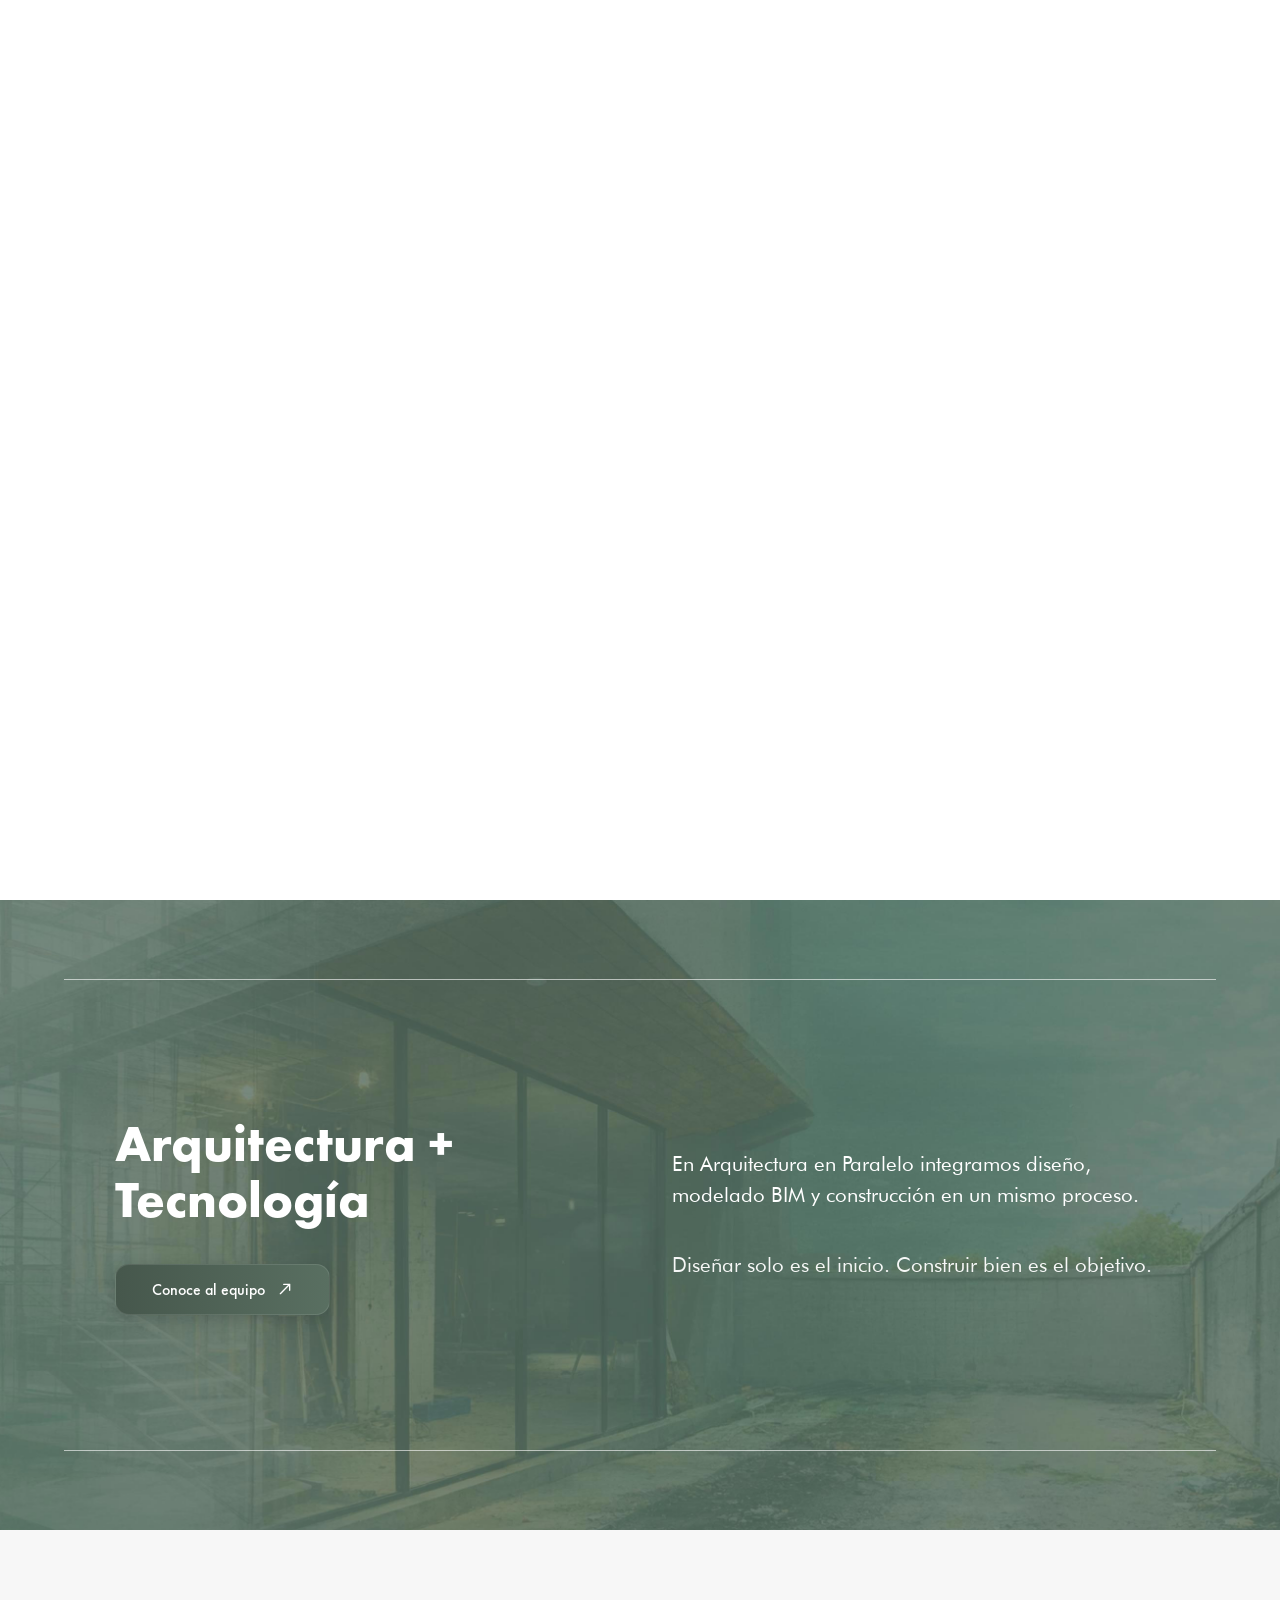
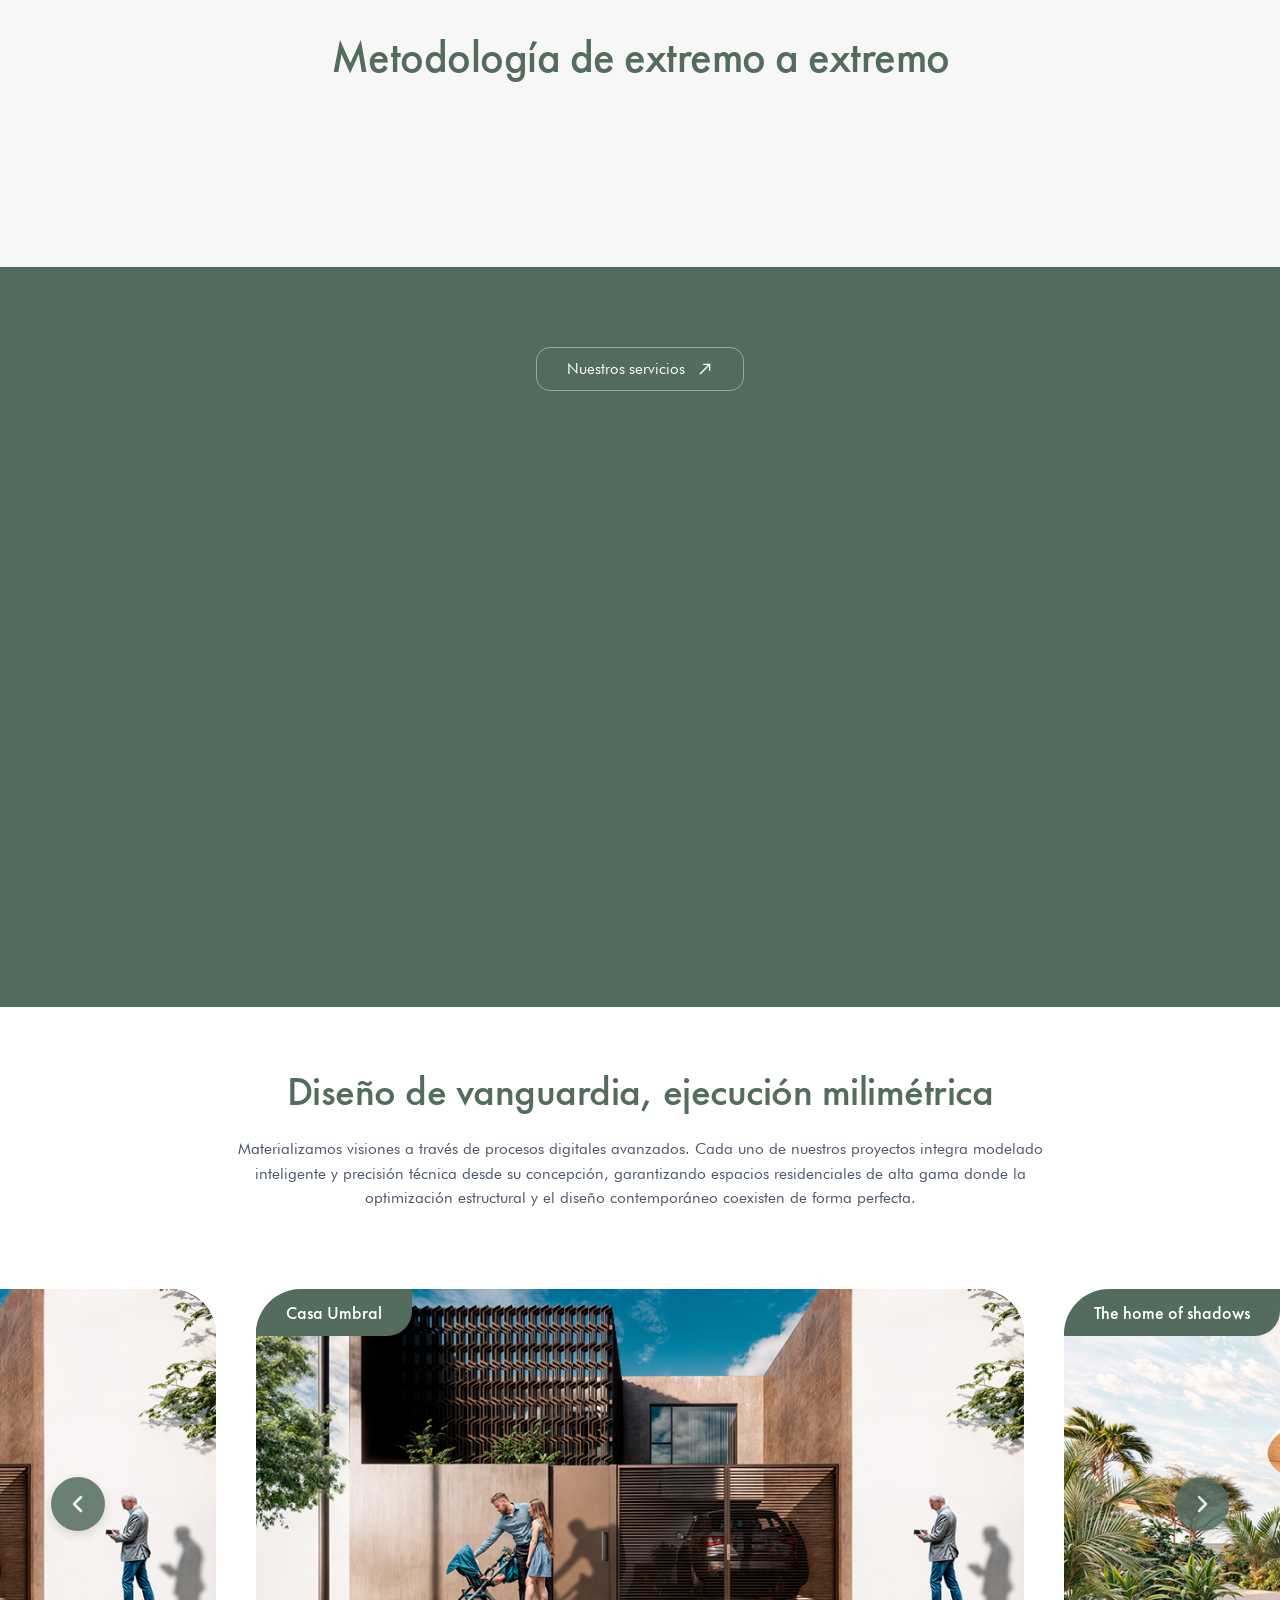
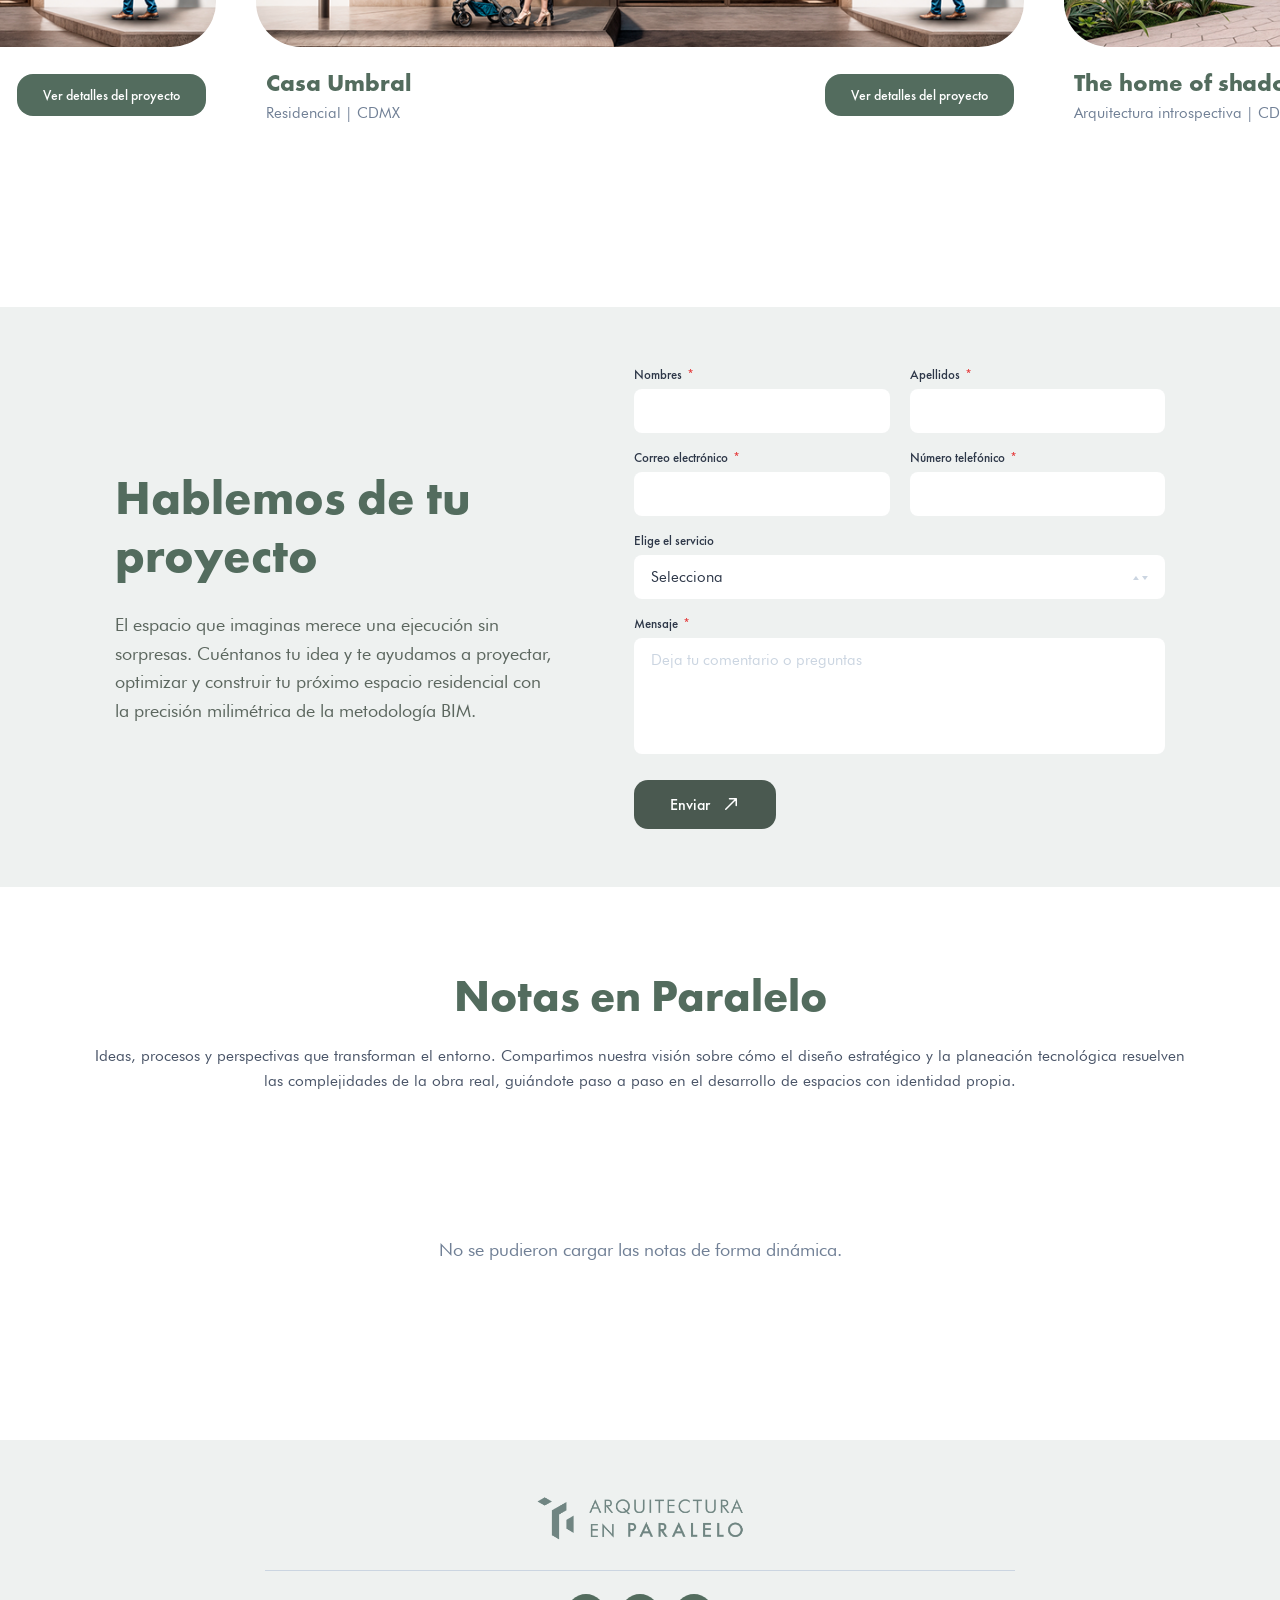
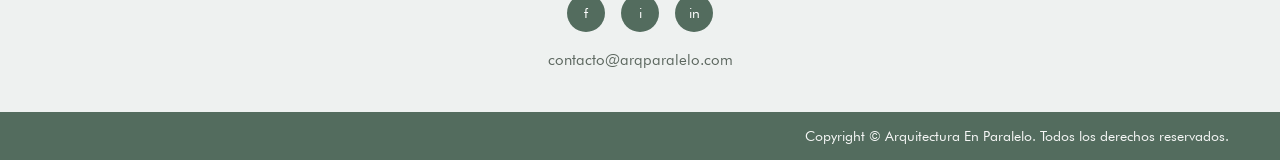
==== commit dcdc4c39: "Correcciones" ====
--- a/index.html
+++ b/index.html
@@ -88,7 +88,7 @@
     
     <div class="team-col-left reveal-anim">
       <h2 class="team-main-title">Arquitectura +<br>Tecnología</h2>
-      <a href="#" class="btn-team">
+      <a href="nosotros.html" class="btn-team">
         Conoce al equipo
         <svg viewBox="0 0 24 24" width="16" height="16"><path d="M5 19L19 5M19 5H10M19 5V14" stroke="currentColor" stroke-width="2" stroke-linecap="round" stroke-linejoin="round"/></svg>
       </a>
@@ -118,7 +118,7 @@
 <section class="services-section">
   
   <div class="services-top-bar">
-    <a href="#" class="btn-services-top">
+    <a href="servicios.html" class="btn-services-top">
       Nuestros servicios
       <svg viewBox="0 0 24 24" width="16" height="16"><path d="M5 19L19 5M19 5H10M19 5V14" stroke="currentColor" stroke-width="2" stroke-linecap="round" stroke-linejoin="round"/></svg>
     </a>
--- a/style.css
+++ b/style.css
@@ -2147,6 +2147,7 @@
   background-color: #ffffff;
   padding: 60px 0 120px 0;
   box-sizing: border-box;
+  scroll-margin-top: 100px; 
 }
 
 /* Barra superior centrada con la píldora indicadora */
@@ -2793,7 +2794,9 @@
   transform: rotate(-135deg);
 }
 
-/* --- PANEL DETALLE COMPLETO (DESLIZABLE) --- */
+/* ==========================================================================
+   --- PANEL DETALLE COMPLETO (DESLIZABLE) ---
+   ========================================================================== */
 .servicio-panel-detalle {
   width: 100%;
   max-height: 0;
@@ -2803,7 +2806,7 @@
   z-index: 1;
 }
 
-/* CAMBIO: Al estar activo el bloque, creamos una separación limpia con la tarjeta superior */
+/* Al estar activo el bloque, creamos una separación limpia con la tarjeta superior */
 .servicio-item-bloque.active .servicio-panel-detalle {
   margin-top: 20px; 
 }
@@ -2827,7 +2830,6 @@
 .panel-carrusel-contenedor {
   position: relative;
   width: 100%;
-  /* Removemos el overflow e height de aquí para permitir que los puntos salgan */
 }
 
 .panel-carrusel-slides {
@@ -2897,7 +2899,7 @@
   margin-bottom: 10px;
 }
 
-/* --- RESPONSIVO --- */
+/* --- RESPONSIVO GENERAL Y FIX PARA CELULARES --- */
 @media (max-width: 992px) {
   .tarjeta-servicio-resumen {
     grid-template-columns: 1fr;
@@ -2915,12 +2917,29 @@
     align-self: center; /* Se centra en pantallas móviles */
   }
   
+  /* FIX: Forzamos orden vertical estricto con Flexbox para que no se encime el texto */
   .panel-grid {
-    grid-template-columns: 1fr;
-    gap: 30px;
-  }
-  
+    display: flex;
+    flex-direction: column;
+    gap: 25px;
+    align-items: stretch;
+  }
+
   .panel-carrusel-contenedor {
-    height: 260px;
+    display: flex;
+    flex-direction: column;
+    width: 100%;
+  }
+
+  .panel-carrusel-slides {
+    height: 250px; /* Alto controlado ideal para pantallas móviles */
+  }
+
+  /* Los dots se quedan estables y visibles debajo de la foto */
+  .carrusel-dots {
+    position: relative;
+    margin-top: 12px;
+    margin-bottom: 5px;
+    justify-content: center;
   }
 }
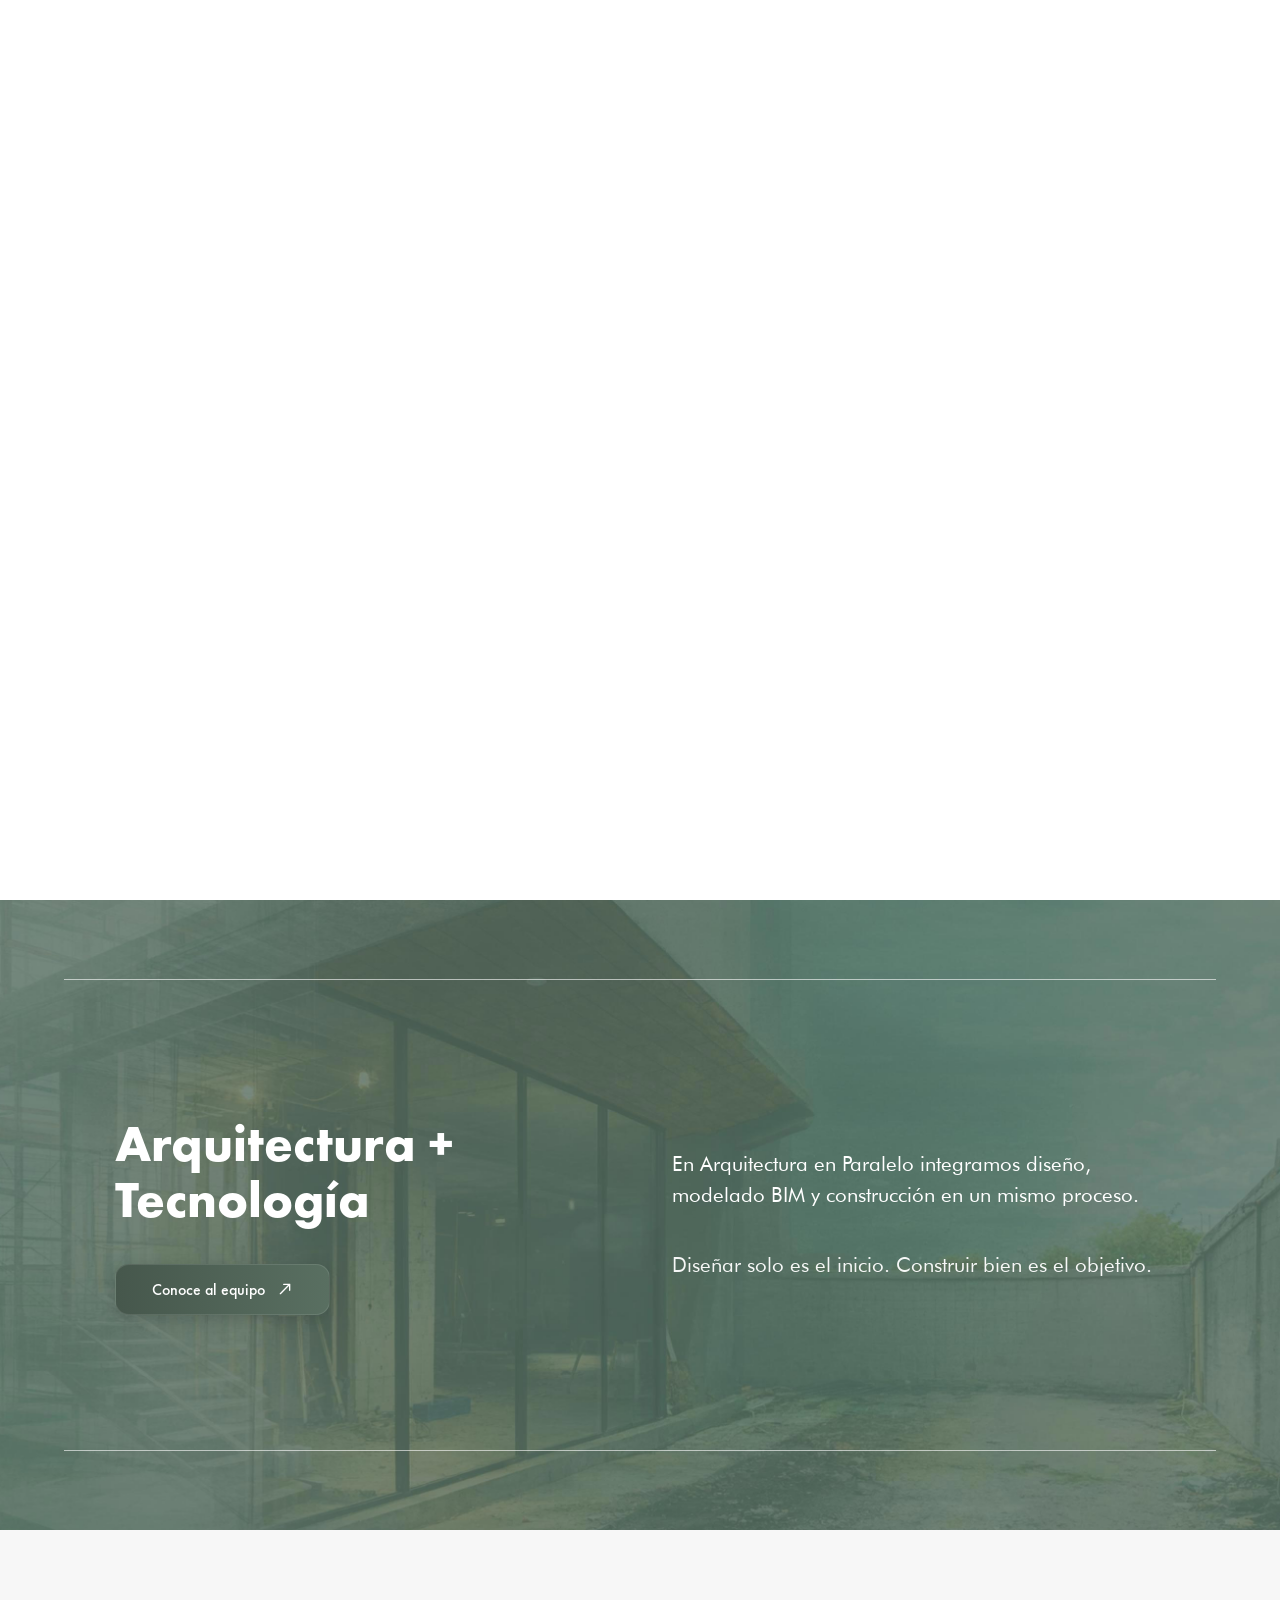
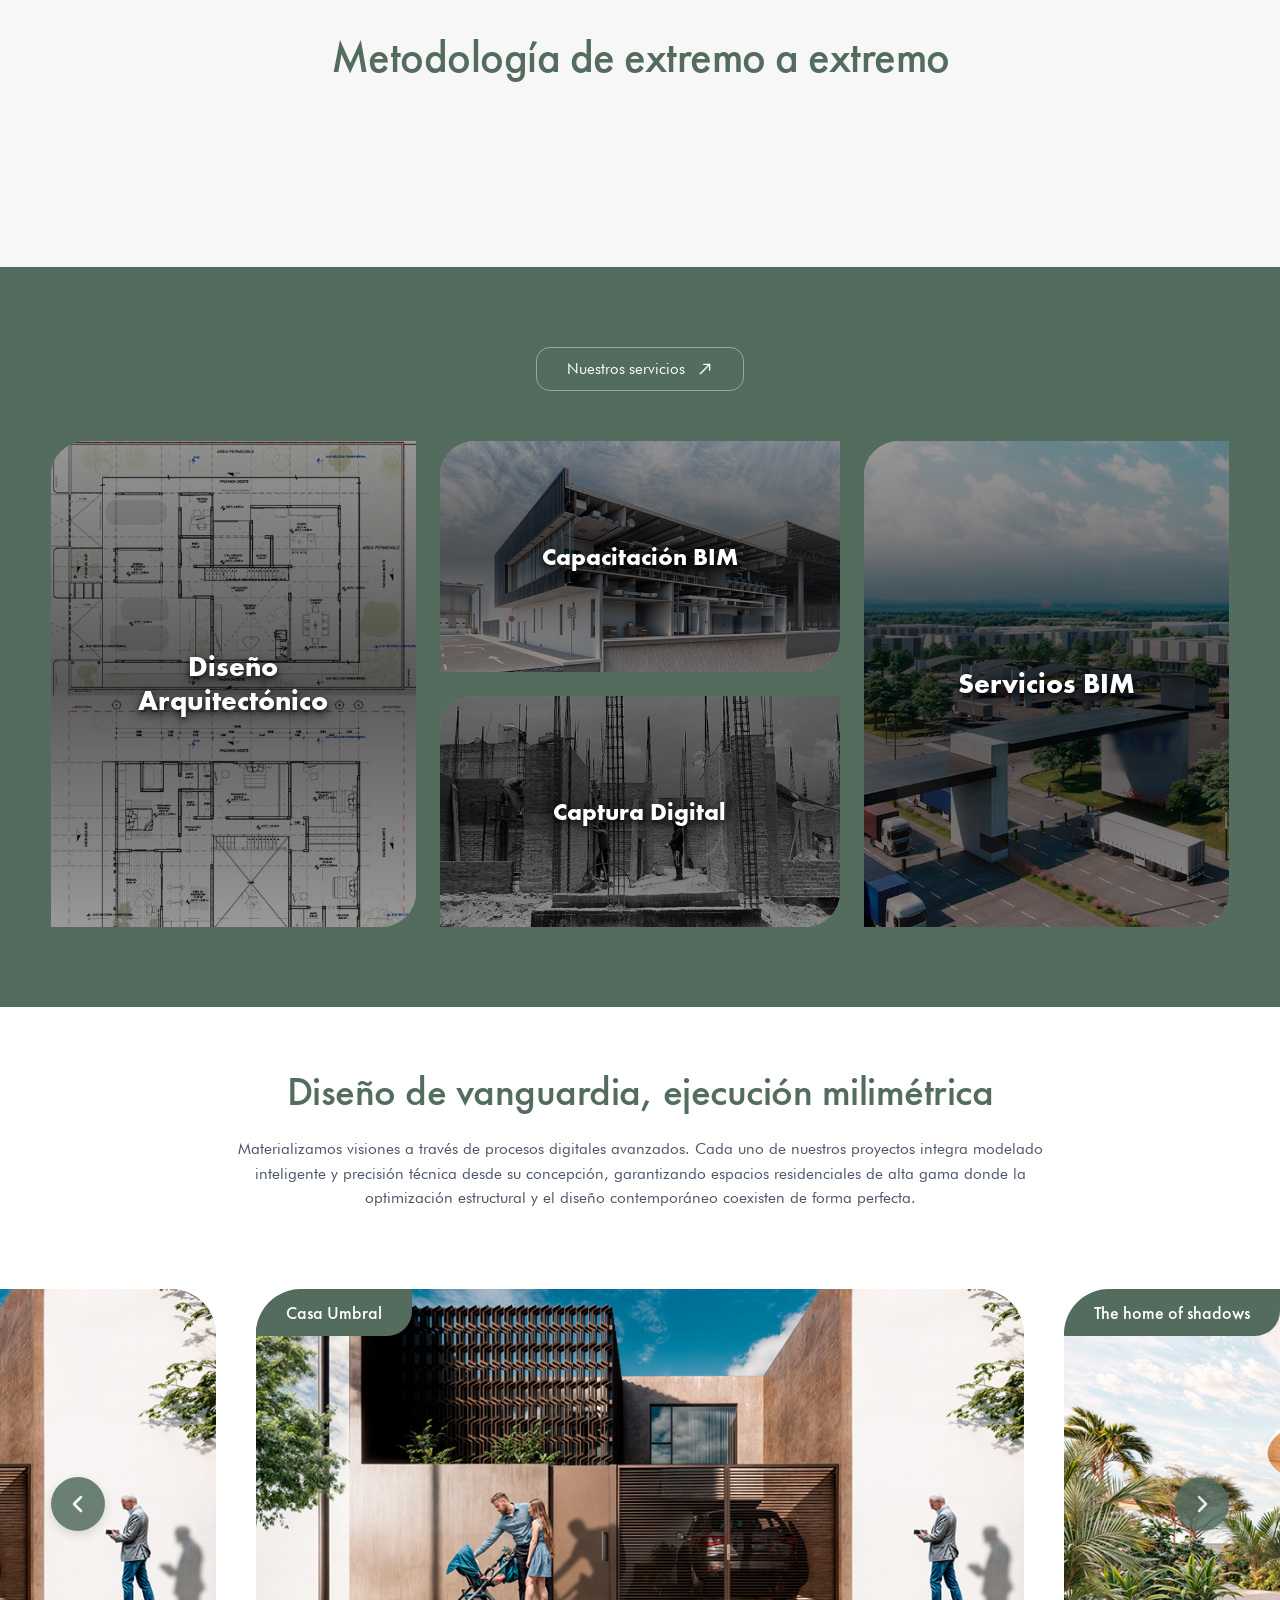
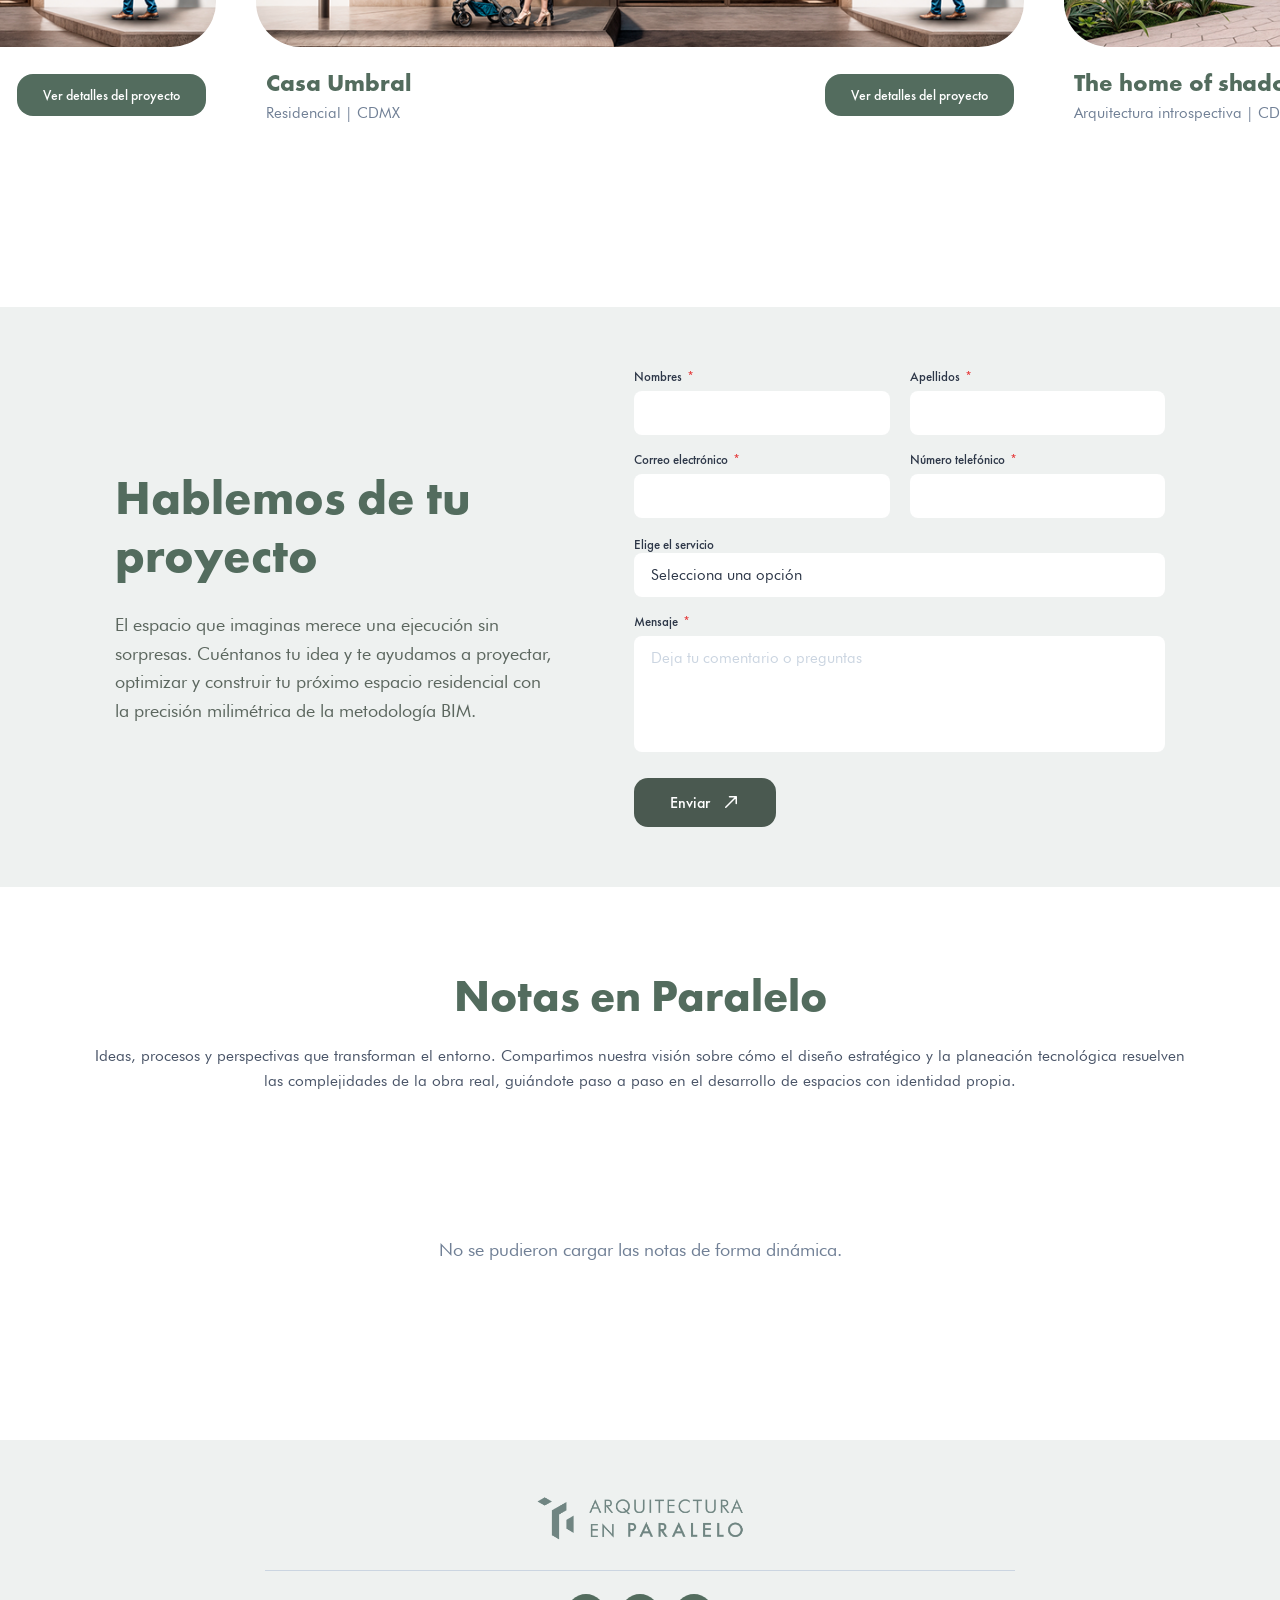
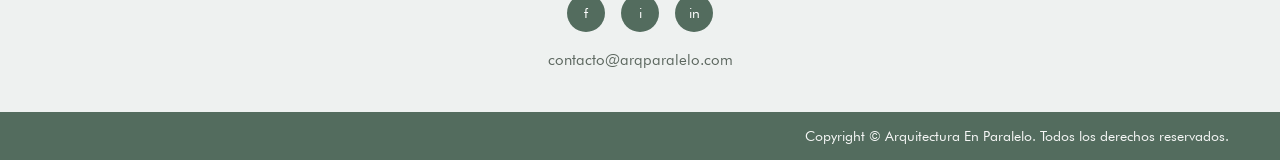
==== commit 347f2848: "Ajuste de secciones" ====
--- a/index.html
+++ b/index.html
@@ -18,6 +18,7 @@
     </video>
   </div>
 </div>
+
 <header class="main-header" id="navbar">
   <div class="header-container">
     <div class="logo">
@@ -33,12 +34,12 @@
     
     <nav class="nav-menu" id="main-nav">
       <div class="nav-links">
-        <a href="index.html">Inicio</a>
+        <a href="index.html" class="active">Inicio</a>
         <a href="nosotros.html">Nosotros</a>
         <a href="servicios.html">Servicios</a>
-        <a href="#">Proyectos</a>
-        <a href="#">Cotizador</a>
-        <a href="#">Blog</a>
+        <a href="proyectos.html">Proyectos</a>
+        <a href="cotizador.html">Cotizador</a>
+        <a href="blog.html">Blog</a>
       </div>
       
       <div class="mobile-socials">
@@ -58,22 +59,20 @@
 
   <section class="hero-section">
     <div class="video-background">
-      <!-- Video corregido según tu estructura local -->
       <video id="hero-bg-video" loop muted playsinline>
         <source src="assets/img/hero-section_.mp4" type="video/mp4">
       </video>
     </div>
     <div class="hero-content reveal-anim">
-      <!-- El título principal que ahora sí se va a ver forzado a usar Futura PT Bold -->
       <h1 class="hero-title">ARQUITECTURA EN PARALELO</h1>
       <p class="hero-subtitle">Arquitectura diseñada, modelada y construida con tecnología BIM</p>
       
       <div class="hero-buttons">
-        <a href="#" class="btn-hero btn-outline">
+        <a href="cotizador.html" class="btn-hero btn-outline">
           Cotiza tu proyecto 
           <svg viewBox="0 0 24 24" width="18" height="18"><path d="M5 19L19 5M19 5H10M19 5V14" stroke="currentColor" stroke-width="2" stroke-linecap="round" stroke-linejoin="round"/></svg>
         </a>
-        <a href="#" class="btn-hero btn-solid">
+        <a href="#contacto-home" class="btn-hero btn-solid">
           Habla con un arquitecto 
           <svg viewBox="0 0 24 24" width="18" height="18"><path d="M5 19L19 5M19 5H10M19 5V14" stroke="currentColor" stroke-width="2" stroke-linecap="round" stroke-linejoin="round"/></svg>
         </a>
@@ -129,11 +128,11 @@
     <div class="card-flip card-alta">
       <div class="card-inner">
         <div class="card-front foto-1">
-          <h3>Proyecto y Diseño<br>Arquitectónico</h3>
+          <h3>Diseño<br>Arquitectónico</h3>
         </div>
         <div class="card-back">
-          <p>Creamos espacios funcionales y estéticamente atractivos que reflejan las necesidades y la personalidad de cada cliente.</p>
-          <a href="#" class="btn-servicios">
+          <p>Diseñamos espacios funcionales, estéticos y técnicamente viables mediante un proceso que integra creatividad, análisis y metodología BIM. Desarrollamos proyectos desde el concepto arquitectónico hasta el proyecto ejecutivo y el acompañamiento en obra.</p>
+          <a href="servicios.html#diseno-arquitectonico" class="btn-servicios">
             Ver más 
             <svg viewBox="0 0 24 24" width="14" height="14" class="arrow-svg"><path d="M5 19L19 5M19 5H10M19 5V14" stroke="currentColor" stroke-width="2" stroke-linecap="round" stroke-linejoin="round"/></svg>
           </a>
@@ -146,11 +145,11 @@
       <div class="card-flip card-baja">
         <div class="card-inner">
           <div class="card-front foto-2">
-            <h3>Coordinación y gestión BIM</h3>
+            <h3>Capacitación BIM</h3>
           </div>
           <div class="card-back">
-            <p>Somos expertos en la implementación de la metodología BIM, alineados con los estándares internacionales de la norma ISO 19650.</p>
-            <a href="#" class="btn-servicios">
+            <p>Ofrecemos cursos de Revit y metodología BIM desarrollados a partir de nuestra experiencia en proyectos reales de arquitectura, infraestructura y edificación. La formación combina teoría, práctica y aplicación profesional.</p>
+            <a href="servicios.html#capacitacion-bim" class="btn-servicios">
               Ver más
               <svg viewBox="0 0 24 24" width="14" height="14" class="arrow-svg"><path d="M5 19L19 5M19 5H10M19 5V14" stroke="currentColor" stroke-width="2" stroke-linecap="round" stroke-linejoin="round"/></svg>
             </a>
@@ -161,11 +160,11 @@
       <div class="card-flip card-baja">
         <div class="card-inner">
           <div class="card-front foto-3">
-            <h3>Supervisión y ejecución de obra</h3>
+            <h3>Captura Digital</h3>
           </div>
           <div class="card-back">
-            <p>Contamos con un equipo de profesionales altamente capacitados que supervisan cada etapa del proceso constructivo.</p>
-            <a href="#" class="btn-servicios">
+            <p>Realizamos levantamientos mediante escaneo láser, nube de puntos, fotogrametría con drones y procesos Scan to BIM para documentar edificaciones existentes con alta precisión.</p>
+            <a href="servicios.html#captura-digital" class="btn-servicios">
               Ver más
               <svg viewBox="0 0 24 24" width="14" height="14" class="arrow-svg"><path d="M5 19L19 5M19 5H10M19 5V14" stroke="currentColor" stroke-width="2" stroke-linecap="round" stroke-linejoin="round"/></svg>
             </a>
@@ -178,11 +177,11 @@
     <div class="card-flip card-alta">
       <div class="card-inner">
         <div class="card-front foto-4">
-          <h3>Renderizado<br>hiperrealista</h3>
+          <h3>Servicios BIM</h3>
         </div>
         <div class="card-back">
-          <p>Trabajamos con tecnología de punta para adaptarnos a cualquier escala y tipo de proyecto, asegurando que cada detalle refleje tu visión.</p>
-          <a href="#" class="btn-servicios">
+          <p>Implementamos soluciones BIM para optimizar el desarrollo de proyectos mediante modelado, coordinación interdisciplinaria, detección de interferencias, documentación y consultoría especializada, mejorando la calidad y el control durante todo el proceso.</p>
+          <a href="servicios.html#servicios-bim" class="btn-servicios">
             Ver más 
             <svg viewBox="0 0 24 24" width="14" height="14" class="arrow-svg"><path d="M5 19L19 5M19 5H10M19 5V14" stroke="currentColor" stroke-width="2" stroke-linecap="round" stroke-linejoin="round"/></svg>
           </a>
@@ -225,7 +224,7 @@
               <h3>Casa Umbral</h3>
               <p>Residencial | CDMX</p>
             </div>
-            <a href="#umbral" class="btn-proyecto">Ver detalles del proyecto</a>
+            <a href="proyectos.html#tarjeta-casa-umbral" class="btn-proyecto">Ver detalles del proyecto</a>
           </div>
         </div>
 
@@ -239,7 +238,7 @@
               <h3>The home of shadows</h3>
               <p>Arquitectura introspectiva | CDMX</p>
             </div>
-            <a href="#shadows" class="btn-proyecto">Ver detalles del proyecto</a>
+            <a href="proyectos.html#tarjeta-home-shadows" class="btn-proyecto">Ver detalles del proyecto</a>
           </div>
         </div>
 
@@ -253,7 +252,7 @@
               <h3>Pabellón Tensión</h3>
               <p>Arquitectura experimental | CDMX</p>
             </div>
-            <a href="#pabellon" class="btn-proyecto">Ver detalles del proyecto</a>
+            <a href="proyectos.html#tarjeta-pabellon-tension" class="btn-proyecto">Ver detalles del proyecto</a>
           </div>
         </div>
 
@@ -267,21 +266,7 @@
               <h3>Paisaje Contenido</h3>
               <p>Conjunto habitacional | CDMX</p>
             </div>
-            <a href="#paisaje" class="btn-proyecto">Ver detalles del proyecto</a>
-          </div>
-        </div>
-
-        <div class="proyecto-card">
-          <div class="proyecto-imagen-wrapper">
-            <img src="assets/img/Carrusel_Puente.png" alt="Casa Puente">
-            <div class="pleca-verde">Casa Puente</div>
-          </div>
-          <div class="proyecto-info">
-            <div class="proyecto-texto">
-              <h3>Casa Puente</h3>
-              <p>Residencial | Estado de México</p>
-            </div>
-            <a href="#puente" class="btn-proyecto">Ver detalles del proyecto</a>
+            <a href="proyectos.html#tarjeta-paisaje-contenido" class="btn-proyecto">Ver detalles del proyecto</a>
           </div>
         </div>
 
@@ -289,16 +274,15 @@
     </div>
 
     <div class="carrusel-dots">
-      <span class="dot" data-index="0"></span>
-      <span class="dot active" data-index="1"></span> 
+      <span class="dot active" data-index="0"></span>
+      <span class="dot" data-index="1"></span> 
       <span class="dot" data-index="2"></span>
       <span class="dot" data-index="3"></span>
-      <span class="dot" data-index="4"></span>
-    </div>
-  </div>
-</section>
-
-<section class="contact-section">
+    </div>
+  </div>
+</section>
+
+<section class="contact-section" id="contacto-home">
   <div class="contact-container">
     
     <div class="contact-info-col">
@@ -333,17 +317,15 @@
           </div>
         </div>
         
-        <div class="form-group full-width">
+       <div class="form-field full-width">
           <label for="servicio">Elige el servicio</label>
-          <div class="select-wrapper">
-            <select id="servicio" name="servicio">
-              <option value="" disabled selected hidden>Selecciona</option>
-              <option value="diseno">Proyecto y diseño arquitectónico</option>
-              <option value="render">Renderizado Hiperrealista</option>
-              <option value="gestion-bim">Coordinación y gestión BIM</option>
-              <option value="supervision">Supervisión y ejecución de obra</option>
-            </select>
-          </div>
+          <select id="servicio" name="servicio">
+            <option value="" disabled selected>Selecciona una opción</option>
+            <option value="Diseño Arquitectónico">Diseño Arquitectónico</option>
+            <option value="Servicios BIM">Servicios BIM</option>
+            <option value="Capacitación BIM">Capacitación BIM</option>
+            <option value="Captura Digital">Captura Digital</option>
+          </select>
         </div>
         
         <div class="form-group full-width">
@@ -389,9 +371,9 @@
     <hr class="footer-divider">
     
     <div class="footer-socials">
-      <a href="https://www.facebook.com/profile.php?id=61570769352204" class="footer-icon">f</a>
-      <a href="https://www.instagram.com/arqenparalelo" class="footer-icon">i</a>
-      <a href="https://www.linkedin.com/company/arqparalelo/" class="footer-icon">in</a>
+      <a href="https://www.facebook.com/profile.php?id=61570769352204" class="footer-icon" target="_blank">f</a>
+      <a href="https://www.instagram.com/arqenparalelo" class="footer-icon" target="_blank">i</a>
+      <a href="https://www.linkedin.com/company/arqparalelo/" class="footer-icon" target="_blank">in</a>
     </div>
     
     <div class="footer-contact">
@@ -401,8 +383,6 @@
 
   <div class="footer-bottom">
     <div class="footer-bottom-container">
-      
-      
       <p class="footer-copyright">
         Copyright &copy; Arquitectura En Paralelo. Todos los derechos reservados.
       </p>
@@ -412,14 +392,22 @@
 </footer>
 
 <script src="script.js"></script>
-<!-- BOTÓN FLOTANTE DE WHATSAPP -->
-<div class="whatsapp-flotante">
-  <span class="whatsapp-texto">¿Tienes dudas? ¡Escríbenos!</span>
-    <a href="https://wa.me/521XXXXXXXXXX?text=Hola,%20me%20gustaría%20cotizar%20un%20proyecto." class="whatsapp-btn" target="_blank" rel="noopener noreferrer" aria-label="Chat de WhatsApp">
-      <!-- Cargamos tu SVG local directamente como imagen para protegerlo de conflictos de estilos -->
-      <img src="assets/icon/whatsapp-3.svg" alt="WhatsApp" class="whatsapp-icon-img">
-    </a>
-</div>
+
+<!-- BOTÓN FLOTANTE WHATSAPP PEGADO A LA DERECHA -->
+<a href="https://wa.me/5215665063857?text=Hola,%20me%20gustaría%20cotizar%20un%20proyecto." 
+   class="whatsapp-pill-flotante" 
+   target="_blank" 
+   rel="noopener noreferrer" 
+   aria-label="Habla con un especialista por WhatsApp">
+   
+  <!-- Ícono SVG de WhatsApp en blanco -->
+  <svg class="whatsapp-pill-icon" viewBox="0 0 24 24" fill="currentColor">
+    <path d="M.057 24l1.687-6.163c-1.041-1.804-1.588-3.849-1.587-5.946.003-6.556 5.338-11.891 11.893-11.891 3.181.001 6.167 1.24 8.413 3.488 2.245 2.248 3.481 5.236 3.48 8.414-.003 6.557-5.338 11.892-11.893 11.892-1.99-.001-3.951-.5-5.688-1.448l-6.305 1.654zm6.597-3.807c1.676.995 3.276 1.591 5.392 1.592 5.448 0 9.886-4.434 9.889-9.885.002-5.462-4.415-9.89-9.881-9.892-5.452 0-9.887 4.434-9.889 9.884-.001 2.225.651 3.891 1.746 5.634l-.999 3.648 3.742-.981zm11.387-5.464c-.074-.124-.272-.198-.57-.347-.297-.149-1.758-.868-2.031-.967-.272-.099-.47-.149-.669.149-.198.297-.768.967-.941 1.165-.173.198-.347.223-.644.074-.297-.149-1.255-.462-2.39-1.475-.883-.788-1.48-1.761-1.653-2.059-.173-.297-.018-.458.13-.606.134-.133.297-.347.446-.521.151-.172.2-.296.3-.495.099-.198.05-.372-.025-.521-.075-.148-.669-1.611-.916-2.206-.242-.579-.487-.501-.669-.51l-.57-.01c-.198 0-.52.074-.792.372s-1.04 1.016-1.04 2.479 1.065 2.876 1.213 3.074c.149.198 2.095 3.2 5.076 4.487.709.306 1.263.489 1.694.626.712.226 1.36.194 1.872.118.571-.085 1.758-.719 2.006-1.413.248-.695.248-1.29.173-1.414z"/>
+  </svg>
+  
+  <span class="whatsapp-pill-text">Habla con un especialista.</span>
+</a>
+
 <button class="btn-scroll-top" onclick="window.scrollTo({top: 0, behavior: 'smooth'});">▲</button>
 </body>
 </html>
--- a/style.css
+++ b/style.css
@@ -2706,21 +2706,17 @@
 }
 
 .servicio-item-bloque {
-  width: 100%;
-  display: flex;
-  flex-direction: column;
+  position: relative;
+  width: 100%;
+  border-radius: 28px; /* Radio uniforme para toda la tarjeta */
+  overflow: hidden;    /* Recorta cualquier elemento o foto que sobresalga de las esquinas */
 }
 
 /* --- TARJETA RESUMEN GRIS CLARO --- */
 .tarjeta-servicio-resumen {
-  background-color: #eef1f0;
-  border-radius: 35px;
-  padding: 35px 45px;
-  display: grid;
-  grid-template-columns: 140px 1.1fr 1.3fr;
-  align-items: center;
-  gap: 40px;
-  box-sizing: border-box;
+  width: 100%;
+  border-radius: 28px;
+  overflow: hidden;    /* Mantiene redondeada la imagen de fondo */
   position: relative;
   z-index: 2;
 }
@@ -2747,18 +2743,25 @@
 /* Caja de descripción y botón alineado */
 .servicio-desc-caja {
   display: flex;
-  flex-direction: column;
-  gap: 20px;
-  width: 100%;
+  align-items: center;
+  justify-content: flex-end;
+  gap: 30px;
+  width: 60%; 
 }
 
 .servicio-desc-caja p {
-  font-family: 'Futura Local', sans-serif;
-  font-weight: 400;
-  color: #4a5568;
-  font-size: 15px;
+  max-width: 380px;
+  margin: 0;
+  text-align: right;
+  font-size: 14.5px;
   line-height: 1.5;
-  margin: 0;
+  color: #ffffff;
+  flex-shrink: 1;
+}
+
+.servicio-desc-caja .btn-saber-mas {
+  flex-shrink: 0; /* Mantiene el tamaño original del botón */
+  white-space: nowrap;
 }
 
 /* CAMBIO: Forzamos al botón a alinearse abajo a la derecha de su contenedor */
@@ -2795,27 +2798,192 @@
 }
 
 /* ==========================================================================
-   --- PANEL DETALLE COMPLETO (DESLIZABLE) ---
-   ========================================================================== */
+   TARJETAS DE SERVICIOS: ANIMACIÓN INTEGRADA Y ELEGANTE
+   ========================================================================== */
+.lista-servicios-section {
+  width: 100%;
+  background-color: #ffffff;
+  padding: 80px 0;
+  box-sizing: border-box;
+}
+
+.servicios-lista-container {
+  width: 90vw;
+  max-width: 1200px;
+  margin: 0 auto;
+  display: flex;
+  flex-direction: column;
+  gap: 32px;
+}
+
+.servicio-item-bloque {
+  position: relative;
+  width: 100%;
+}
+
+/* Ocultamos la solapa externa que daba problemas de bordes */
+.solapa-verde-peek {
+  display: none !important;
+}
+
+/* TARJETA PRINCIPAL CON BORDE VERDE INFERIOR INTEGRADO */
+.tarjeta-servicio-resumen {
+  position: relative;
+  width: 100%;
+  min-height: 220px;
+  display: flex;
+  justify-content: space-between;
+  align-items: center;
+  padding: 35px 50px;
+  box-sizing: border-box;
+  border-radius: 28px;
+  overflow: hidden; /* Garantiza que la imagen y la barra respeten el curvado */
+  background-size: cover;
+  background-position: center;
+  background-color: #ffffff;
+  
+  /* Transición suave para elevación y sombra */
+  transition: transform 0.35s ease, box-shadow 0.35s ease;
+  box-shadow: 0 4px 15px rgba(0, 0, 0, 0.05);
+}
+
+/* LÍNEA VERDE ACCENTO EN EL BORDES INFERIOR (INTEGRADA) */
+.tarjeta-servicio-resumen::after {
+  content: '';
+  position: absolute;
+  bottom: 0;
+  left: 0;
+  width: 100%;
+  height: 18px; /* Altura de la barra verde indicadora */
+  background-color: #536c5e;
+  transition: height 0.3s ease, background-color 0.3s ease;
+  z-index: 3;
+}
+
+/* EFECTO HOVER: Elevación sutil y resalte del acento verde */
+.servicio-item-bloque:hover .tarjeta-servicio-resumen {
+  transform: translateY(-5px); /* Eleva suavemente la tarjeta */
+  box-shadow: 0 12px 30px rgba(0, 0, 0, 0.15); /* Otorga profundidad */
+}
+
+.servicio-item-bloque:hover .tarjeta-servicio-resumen::after {
+  height: 25px; /* La barra crece ligeramente de forma fluida */
+  background-color: #42594d;
+}
+
+/* CAPA OSCURA Y TEXTOS */
+.servicio-overlay-card {
+  position: absolute;
+  top: 0; left: 0; width: 100%; height: 100%;
+  background: rgba(0, 0, 0, 0.45);
+  z-index: 1;
+}
+
+.servicio-titulo-caja,
+.servicio-desc-caja {
+  position: relative;
+  z-index: 2;
+}
+
+.servicio-titulo-caja h3 {
+  font-family: 'Futura Local', sans-serif;
+  font-weight: 700;
+  color: #ffffff !important;
+  font-size: clamp(1.6rem, 2.2vw, 2.2rem);
+  margin: 0;
+  line-height: 1.2;
+}
+
+.servicio-desc-caja {
+  display: flex;
+  flex-direction: column;
+  align-items: flex-end;
+  gap: 16px;
+  width: 55%;
+}
+
+.servicio-desc-caja p {
+  max-width: 420px;
+  margin: 0;
+  text-align: right;
+  font-family: 'Futura Local', sans-serif;
+  font-size: 14px;
+  line-height: 1.5;
+  color: #ffffff;
+  opacity: 0.95;
+}
+
+.btn-saber-mas {
+  display: inline-flex;
+  align-items: center;
+  gap: 10px;
+  border: 1px solid #ffffff !important;
+  background-color: #ffffff !important;
+  color: #536c5e !important;
+  padding: 10px 28px;
+  border-radius: 18px;
+  font-family: 'Futura Local', sans-serif;
+  font-weight: 500;
+  font-size: 15px;
+  cursor: pointer;
+  white-space: nowrap;
+  transition: all 0.3s ease;
+}
+
+.btn-saber-mas:hover {
+  background-color: #eef1f0 !important;
+  border-color: #eef1f0 !important;
+}
+
+/* 3. SOLAPA VERDE: Nace pegada debajo de la tarjeta */
+.solapa-verde-peek {
+  width: 94%;
+  height: 22px;
+  background-color: #536c5e;
+  border-bottom-left-radius: 20px;
+  border-bottom-right-radius: 20px;
+  margin: -8px auto 0 auto; /* Se traslapa ligeramente con la tarjeta arriba */
+  position: relative;
+  z-index: 1; /* Por detrás de la tarjeta principal */
+  transition: transform 0.35s cubic-bezier(0.25, 1, 0.5, 1), background-color 0.3s ease;
+}
+
+/* EFECTO HOVER: La pestaña verde baja de forma fluida */
+.servicio-item-bloque:hover .solapa-verde-peek {
+  transform: translateY(8px);
+  background-color: #42594d;
+}
+
+/* Ocultar la solapa cuando el panel esté abierto */
+.servicio-item-bloque.active .solapa-verde-peek {
+  display: none;
+}
+
+/* --- IMÁGENES DE FONDO --- */
+.servicio-bg-diseno { background-image: url('assets/img/services-disenio.jpg'); }
+.servicio-bg-bim { background-image: url('assets/img/services-BIM.png'); }
+.servicio-bg-capacitacion { background-image: url('assets/img/services-supervision.png'); }
+.servicio-bg-captura { background-image: url('assets/img/services-renderizado.jpg'); }
+
+/* --- PANEL DESPLEGABLE INTERNO --- */
 .servicio-panel-detalle {
   width: 100%;
   max-height: 0;
   overflow: hidden;
   transition: max-height 0.6s cubic-bezier(0.4, 0, 0.2, 1);
   position: relative;
-  z-index: 1;
-}
-
-/* Al estar activo el bloque, creamos una separación limpia con la tarjeta superior */
+  z-index: 4;
+}
+
 .servicio-item-bloque.active .servicio-panel-detalle {
   margin-top: 20px; 
 }
 
-/* La tarjeta verde ahora mantiene su propia estructura independiente y redondeada por completo */
 .panel-detalle-interno {
+  position: relative !important; /* Forzamos a que sea la referencia de posicionamiento */
   background-color: #536c5e;
-  border-radius: 35px; /* Bordes redondeados completos en las 4 esquinas */
-  padding: 45px;
+  border-radius: 35px;
+  padding: 55px 45px 45px 45px; /* Agregamos colchón arriba (55px) para respiración */
   box-sizing: border-box;
 }
 
@@ -2826,7 +2994,6 @@
   align-items: center;
 }
 
-/* --- INTERIOR DEL CARRUSEL --- */
 .panel-carrusel-contenedor {
   position: relative;
   width: 100%;
@@ -2834,9 +3001,9 @@
 
 .panel-carrusel-slides {
   width: 100%;
-  height: 340px; /* El alto fijo y el fondo ahora lo controla esta capa */
+  height: 340px;
   position: relative;
-  border-radius: 25px; /* El recorte redondeado se queda exclusivo en las fotos */
+  border-radius: 25px;
   overflow: hidden; 
   background-color: rgba(0, 0, 0, 0.05);
 }
@@ -2857,9 +3024,9 @@
 
 .carrusel-dots {
   position: relative;
-  margin-top: 16px; /* Separación exacta de la parte inferior de la foto */
-  display: flex;
-  justify-content: center; /* Centrados perfectamente debajo de la imagen */
+  margin-top: 16px;
+  display: flex;
+  justify-content: center;
   gap: 10px;
   z-index: 10;
 }
@@ -2868,16 +3035,15 @@
   width: 10px;
   height: 10px;
   border-radius: 50%;
-  background-color: rgba(255, 255, 255, 0.35); /* Color base translúcido sobre el verde */
+  background-color: rgba(255, 255, 255, 0.35);
   cursor: pointer;
   transition: background-color 0.3s ease;
 }
 
 .dot.active {
-  background-color: #ffffff; /* Blanco sólido para el elemento activo */
-}
-
-/* --- TEXTOS INTERNOS --- */
+  background-color: #ffffff;
+}
+
 .panel-texto-content {
   color: #ffffff;
   font-family: 'Futura Local', sans-serif;
@@ -2890,34 +3056,30 @@
   margin-bottom: 16px;
 }
 
-.panel-texto-content ul {
-  margin: 0 0 16px 20px;
-  padding: 0;
-}
-
-.panel-texto-content li {
-  margin-bottom: 10px;
-}
-
-/* --- RESPONSIVO GENERAL Y FIX PARA CELULARES --- */
+/* RESPONSIVO */
 @media (max-width: 992px) {
   .tarjeta-servicio-resumen {
-    grid-template-columns: 1fr;
-    text-align: center;
-    padding: 35px 25px;
+    min-height: auto;
+    flex-direction: column;
+    align-items: flex-start;
     gap: 20px;
-  }
-  
-  .servicio-icono-caja {
-    width: 120px;
-    margin: 0 auto;
+    padding: 30px;
+  }
+
+  .servicio-desc-caja {
+    width: 100%;
+    align-items: flex-start;
+  }
+
+  .servicio-desc-caja p {
+    max-width: 100%;
+    text-align: left;
   }
   
   .btn-saber-mas {
-    align-self: center; /* Se centra en pantallas móviles */
-  }
-  
-  /* FIX: Forzamos orden vertical estricto con Flexbox para que no se encime el texto */
+    align-self: flex-start;
+  }
+  
   .panel-grid {
     display: flex;
     flex-direction: column;
@@ -2925,21 +3087,575 @@
     align-items: stretch;
   }
 
-  .panel-carrusel-contenedor {
-    display: flex;
+  .panel-carrusel-slides {
+    height: 250px;
+  }
+}
+
+/* --- FLECHAS LATERALES DEL CARRUSEL DE SERVICIOS --- */
+.panel-carrusel-contenedor {
+  position: relative;
+  width: 100%;
+}
+
+.carrusel-flecha {
+  position: absolute;
+  top: 50%;
+  transform: translateY(-50%);
+  width: 36px;
+  height: 36px;
+  border-radius: 50%;
+  background-color: rgba(0, 0, 0, 0.4);
+  color: #ffffff;
+  border: 1px solid rgba(255, 255, 255, 0.3);
+  display: flex;
+  align-items: center;
+  justify-content: center;
+  cursor: pointer;
+  z-index: 10;
+  transition: all 0.3s ease;
+  backdrop-filter: blur(4px);
+}
+
+.carrusel-flecha:hover {
+  background-color: #ffffff;
+  color: #536c5e;
+  border-color: #ffffff;
+}
+
+.carrusel-flecha.prev {
+  left: 12px;
+}
+
+.carrusel-flecha.next {
+  right: 12px;
+}
+
+/* --- CORRECCIÓN DE POSICIÓN PARA SLIDES Y DOTS DEL CARRUSEL --- */
+.panel-carrusel-contenedor {
+  position: relative;
+  width: 100%;
+}
+
+/* Forzamos a las imágenes a quedarse contenidas sin soltar elementos absolutos */
+.panel-carrusel-slides {
+  width: 100%;
+  height: 340px;
+  position: relative;
+  border-radius: 25px;
+  overflow: hidden; 
+  background-color: rgba(0, 0, 0, 0.05);
+}
+
+/* Alineación estricta para el contenedor de puntos */
+.panel-carrusel-contenedor .carrusel-dots {
+  position: relative;
+  top: auto;
+  left: auto;
+  margin-top: 16px;
+  display: flex;
+  justify-content: center;
+  align-items: center;
+  gap: 10px;
+  z-index: 10;
+  width: 100%;
+}
+
+/* Aislamiento de los dots para evitar herencias globales */
+.panel-carrusel-contenedor .dot {
+  position: static !important; /* Anula cualquier posición absoluta previa */
+  width: 10px;
+  height: 10px;
+  border-radius: 50%;
+  background-color: rgba(255, 255, 255, 0.35);
+  cursor: pointer;
+  transition: background-color 0.3s ease, transform 0.3s ease;
+  margin: 0;
+}
+
+.panel-carrusel-contenedor .dot.active {
+  background-color: #ffffff;
+  transform: scale(1.2);
+}
+
+/* --- CONTENIDO DERECHO DEL PANEL DESPLEGADO --- */
+.panel-texto-content {
+  color: #ffffff;
+  font-family: 'Futura Local', sans-serif;
+  font-weight: 400;
+  font-size: 15px;
+  line-height: 1.6;
+  padding-right: 20px; /* Margen de seguridad derecho */
+}
+
+/* BOTÓN DE CIERRE (X) EN LA ESQUINA SUPERIOR DERECHA */
+.btn-cerrar-panel {
+  position: absolute !important;
+  top: 25px !important;  /* Distancia fija desde el borde superior verde */
+  right: 25px !important; /* Distancia fija desde el borde derecho verde */
+  background: rgba(255, 255, 255, 0.2);
+  border: 1px solid rgba(255, 255, 255, 0.4);
+  color: #ffffff;
+  width: 36px;
+  height: 36px;
+  border-radius: 50%;
+  display: flex;
+  align-items: center;
+  justify-content: center;
+  cursor: pointer;
+  transition: all 0.3s ease;
+  z-index: 20; /* Asegura estar arriba de cualquier texto o foto */
+}
+
+.btn-cerrar-panel:hover {
+  background-color: #ffffff;
+  color: #536c5e;
+  transform: rotate(90deg);
+}
+
+/* TITULO Y LISTA DE BENEFICIOS */
+.panel-texto-content h3 {
+  font-family: 'Futura Local', sans-serif;
+  font-weight: 700;
+  font-size: 18px;
+  color: #ffffff;
+  margin: 0 0 12px 0;
+  padding-right: 40px; /* Evita que el título choque con la X */
+}
+
+.panel-texto-content p {
+  margin-bottom: 18px;
+  opacity: 0.95;
+}
+
+/* LISTA CON CHECKMARKS / PUNTOS ELEGANTES */
+.panel-lista-beneficios {
+  list-style: none;
+  padding: 0;
+  margin: 0;
+  display: flex;
+  flex-direction: column;
+  gap: 10px;
+}
+
+.panel-lista-beneficios li {
+  position: relative;
+  padding-left: 22px;
+  font-size: 14.5px;
+  opacity: 0.9;
+}
+
+/* Punto / Guión estético personalizado */
+.panel-lista-beneficios li::before {
+  content: "—";
+  position: absolute;
+  left: 0;
+  top: 0;
+  color: rgba(255, 255, 255, 0.7);
+  font-weight: 700;
+}
+
+/* ==========================================================================
+   SECCIÓN: BANNER CTA EN SERVICIOS (FONDO CON OVERLAY VERDE)
+   ========================================================================== */
+.banner-cta-servicios {
+  position: relative;
+  width: 100%;
+  height: 420px; /* Altura compacta ideal para franja de impacto */
+  display: flex;
+  align-items: center;
+  justify-content: center;
+  overflow: hidden;
+  box-sizing: border-box;
+}
+
+/* Imagen de fondo */
+.banner-cta-bg {
+  position: absolute;
+  top: 0; 
+  left: 0; 
+  width: 100%; 
+  height: 100%;
+  z-index: 1;
+}
+
+.banner-cta-bg img {
+  width: 100%; 
+  height: 100%; 
+  object-fit: cover;
+}
+
+/* Overlay verde translúcido estilo corporativo */
+.banner-cta-bg::before {
+  content: '';
+  position: absolute;
+  top: 0; 
+  left: 0; 
+  width: 100%; 
+  height: 100%;
+  background-color: rgba(83, 108, 94, 0.85); /* Tinte verde con opacidad para contraste */
+  z-index: 2;
+}
+
+/* Contenido centralizado */
+.banner-cta-contenido {
+  position: relative; 
+  z-index: 3; 
+  color: #ffffff; 
+  text-align: center;
+  max-width: 900px; 
+  padding: 0 4vw; 
+  box-sizing: border-box;
+  display: flex; 
+  flex-direction: column; 
+  align-items: center; 
+  gap: 18px;
+}
+
+.banner-cta-contenido h2 {
+  font-family: 'Futura Local', sans-serif; 
+  font-weight: 700;
+  font-size: clamp(2rem, 3.5vw, 3.2rem); 
+  line-height: 1.2; 
+  margin: 0;
+  letter-spacing: -0.5px;
+}
+
+.banner-cta-contenido p {
+  font-family: 'Futura Local', sans-serif; 
+  font-weight: 400;
+  font-size: clamp(1rem, 1.4vw, 1.3rem); 
+  line-height: 1.5; 
+  opacity: 0.95; 
+  margin: 0 0 10px 0;
+}
+
+/* Botón Blanco tipo Píldora */
+.btn-banner-cotiza {
+  display: inline-flex; 
+  align-items: center; 
+  gap: 12px;
+  background-color: #ffffff; 
+  color: #536c5e;
+  text-decoration: none; 
+  padding: 14px 36px; 
+  border-radius: 18px;
+  font-family: 'Futura Local', sans-serif; 
+  font-weight: 500; 
+  font-size: 15.5px;
+  box-shadow: 0 4px 20px rgba(0, 0, 0, 0.15);
+  transition: all 0.3s ease;
+}
+
+.btn-banner-cotiza svg { 
+  transition: transform 0.3s ease; 
+}
+
+.btn-banner-cotiza:hover { 
+  background-color: #eef1f0; 
+  transform: translateY(-2px);
+}
+
+.btn-banner-cotiza:hover svg { 
+  transform: translate(2px, -2px); 
+}
+
+/* Responsivo para celulares */
+@media (max-width: 768px) {
+  .banner-cta-servicios {
+    height: auto;
+    padding: 70px 0;
+  }
+
+  .banner-cta-contenido h2 br,
+  .banner-cta-contenido p br {
+    display: none; /* En pantallas móviles permite fluidez de texto */
+  }
+}
+
+/* ==========================================================================
+   SECCIÓN HERO PROYECTOS (CORREGIDA)
+   ========================================================================== */
+.proyectos-hero-section {
+  position: relative;
+  width: 100vw;
+  height: 100vh;
+  display: flex;
+  align-items: center;
+  justify-content: flex-start;
+  padding: 0 6vw;
+  overflow: hidden;
+  box-sizing: border-box;
+}
+
+.proyectos-hero-background {
+  position: absolute;
+  top: 0; 
+  left: 0; 
+  width: 100%; 
+  height: 100%;
+  z-index: 1;
+}
+
+.proyectos-hero-background img {
+  width: 100% !important;
+  height: 100% !important;
+  object-fit: cover !important;
+}
+
+/* Filtro oscuro más ligero para que la foto respire */
+.proyectos-hero-background::before {
+  content: '';
+  position: absolute;
+  top: 0; 
+  left: 0; 
+  width: 100%; 
+  height: 100%;
+  background: rgba(0, 0, 0, 0.45); /* Reducido de 0.55 a 0.45 */
+  z-index: 2;
+}
+
+/* Contenedor del texto forzado al frente */
+.proyectos-hero-content {
+  position: relative;
+  z-index: 10 !important; /* Forzamos z-index por encima de todo */
+  color: #ffffff !important;
+  max-width: 750px;
+  text-align: left;
+  margin-top: 60px;
+}
+
+.proyectos-hero-title {
+  font-family: 'Futura Local', sans-serif;
+  font-weight: 700;
+  font-size: clamp(3rem, 6vw, 5.5rem);
+  letter-spacing: 2px;
+  margin: 0 0 15px 0;
+  line-height: 1.1;
+  color: #ffffff !important;
+  text-shadow: 0 2px 12px rgba(0,0,0,0.7);
+}
+
+.proyectos-hero-subtitle {
+  font-family: 'Futura Local', sans-serif;
+  font-weight: 400;
+  font-size: clamp(1.1rem, 1.8vw, 1.5rem);
+  line-height: 1.4;
+  color: #ffffff !important;
+  opacity: 0.95;
+  text-shadow: 0 2px 10px rgba(0,0,0,0.7);
+}
+
+@media (max-width: 768px) {
+  .proyectos-hero-section {
+    padding: 0 6vw;
+    justify-content: center;
+  }
+  
+  .proyectos-hero-content {
+    max-width: 100%;
+    text-align: center;
+  }
+}
+
+/* ==========================================================================
+   REPARACIÓN DEFINITIVA DE TARJETAS DE EQUIPO Y COLABORADORES
+   ========================================================================== */
+
+/* 1. GRILLA DE DIRECCIÓN (2 TARJETAS GRANDES) */
+.grid-direccion {
+  display: grid;
+  grid-template-columns: repeat(2, 1fr);
+  gap: 30px;
+  max-width: 900px;
+  margin: 30px auto 0 auto;
+}
+
+/* 2. GRILLA DE COLABORADORES (2 COLUMNAS: 2 Y 2) */
+.grid-equipo-dos-cols {
+  display: grid;
+  grid-template-columns: repeat(2, 1fr);
+  gap: 30px;
+  max-width: 850px;
+  margin: 30px auto 0 auto;
+}
+
+/* 3. GRILLA DE EQUIPO DE TRABAJO (3 TARJETAS CENTRADAS) */
+.grid-equipo-tres-centradas {
+  display: flex;
+  justify-content: center;
+  align-items: center;
+  gap: 30px;
+  flex-wrap: wrap;
+  max-width: 950px;
+  margin: 30px auto 0 auto;
+}
+
+/* 4. CONTROL DE TAMAÑO Y FORMA DE TARJETAS MINI */
+.grid-equipo-dos-cols .tarjeta-mini,
+.grid-equipo-tres-centradas .tarjeta-mini {
+  width: 100%;
+  max-width: 380px; /* Impide que la tarjeta se vuelva gigante de lado a lado */
+  margin: 0 auto;
+}
+
+/* Contenedor de la foto con altura fija */
+.perfil-imagen-wrapper {
+  position: relative;
+  width: 100%;
+  height: 380px; /* Altura fija vertical elegante */
+  border-radius: 25px;
+  overflow: hidden;
+  background-color: #f0f0f0;
+}
+
+/* Ajuste de la foto de perfil */
+.perfil-imagen-wrapper img {
+  width: 100%;
+  height: 100%;
+  object-fit: cover; /* Centra la cara sin estirar ni deformar */
+  object-position: top center;
+  display: block;
+}
+
+/* CAPA OVERLAY VERDE AL PASAR EL CURSOR (HOVER) */
+.perfil-overlay-cv {
+  position: absolute;
+  top: 0;
+  left: 0;
+  width: 100%;
+  height: 100%;
+  background-color: rgba(83, 108, 94, 0.95); /* Verde corporativo sólido para ocultar la foto */
+  color: #ffffff;
+  padding: 25px;
+  box-sizing: border-box;
+  opacity: 0;
+  transition: opacity 0.35s ease;
+  display: flex;
+  align-items: center;
+  justify-content: center;
+  z-index: 5;
+}
+
+.perfil-imagen-wrapper:hover .perfil-overlay-cv {
+  opacity: 1;
+}
+
+.cv-content {
+  max-height: 100%;
+  overflow-y: auto; /* Scroll interno si la semblanza es muy extensa */
+}
+
+.cv-content p {
+  font-family: 'Futura Local', sans-serif;
+  font-size: 13px;
+  line-height: 1.5;
+  color: #ffffff;
+  margin-bottom: 10px;
+}
+
+/* RESPONSIVO */
+@media (max-width: 768px) {
+  .grid-direccion,
+  .grid-equipo-dos-cols {
+    grid-template-columns: 1fr;
+  }
+  
+  .grid-equipo-tres-centradas {
     flex-direction: column;
-    width: 100%;
-  }
-
-  .panel-carrusel-slides {
-    height: 250px; /* Alto controlado ideal para pantallas móviles */
-  }
-
-  /* Los dots se quedan estables y visibles debajo de la foto */
-  .carrusel-dots {
-    position: relative;
-    margin-top: 12px;
-    margin-bottom: 5px;
-    justify-content: center;
-  }
+  }
+}
+/* EQUIPO DE TRABAJO: 3 TARJETAS EN 1 SOLA FILA HORIZONTAL */
+.grid-equipo-tres-cols {
+  display: grid;
+  grid-template-columns: repeat(3, 1fr); /* 3 columnas en la misma fila */
+  gap: 25px;
+  max-width: 1050px;
+  margin: 30px auto 0 auto;
+}
+
+.grid-equipo-tres-cols .tarjeta-mini {
+  width: 100%;
+}
+
+/* Adaptación responsiva para móviles y tablets */
+@media (max-width: 992px) {
+  .grid-equipo-tres-cols {
+    grid-template-columns: repeat(2, 1fr);
+  }
+}
+
+@media (max-width: 600px) {
+  .grid-equipo-tres-cols {
+    grid-template-columns: 1fr;
+  }
+}
+
+/* ==========================================================================
+   BOTÓN WHATSAPP EN FORMA DE PÍLDORA PEGADO A LA DERECHA
+   ========================================================================== */
+.whatsapp-pill-flotante {
+  position: fixed;
+  bottom: 35px;
+  right: 0; /* Pegado completamente a la derecha */
+  z-index: 9999;
+  display: inline-flex;
+  align-items: center;
+  gap: 12px;
+  background-color: #536c5e; /* Verde institucional corporativo */
+  color: #ffffff;
+  padding: 10px 24px 10px 16px;
+  border-top-left-radius: 35px; /* Bordes redondeados solo a la izquierda */
+  border-bottom-left-radius: 35px;
+  border-top-right-radius: 0;   /* Recto a la derecha para simular pegado */
+  border-bottom-right-radius: 0;
+  text-decoration: none;
+  box-shadow: -4px 6px 20px rgba(0, 0, 0, 0.18);
+  transition: transform 0.3s ease, background-color 0.3s ease, box-shadow 0.3s ease;
+}
+
+.whatsapp-pill-flotante:hover {
+  background-color: #42594d; /* Verde institucional más oscuro al pasar el cursor */
+  transform: translateX(-5px); /* Leve deslizamiento hacia la izquierda al hacer hover */
+  box-shadow: -6px 8px 25px rgba(0, 0, 0, 0.25);
+}
+
+.whatsapp-pill-icon {
+  width: 28px;
+  height: 28px;
+  color: #ffffff;
+  flex-shrink: 0;
+}
+
+.whatsapp-pill-text {
+  font-family: 'Futura Local', sans-serif;
+  font-size: 14.5px;
+  font-weight: 500;
+  color: #ffffff;
+  white-space: nowrap;
+}
+
+/* Ajuste móvil para que no estorbe en pantallas pequeñas */
+@media (max-width: 600px) {
+  .whatsapp-pill-flotante {
+    bottom: 20px;
+    padding: 8px 18px 8px 12px;
+  }
+  .whatsapp-pill-text {
+    font-size: 13px;
+  }
+  .whatsapp-pill-icon {
+    width: 24px;
+    height: 24px;
+  }
+}
+
+/* REVISA O AGREGA ESTO EN style.css */
+html, body {
+  width: 100%;
+  min-height: 100%;
+  margin: 0;
+  padding: 0;
+  overflow-x: hidden; /* Oculta solo el desbordamiento horizontal */
+  overflow-y: auto;   /* GARANTIZA el scroll vertical siempre */
 }
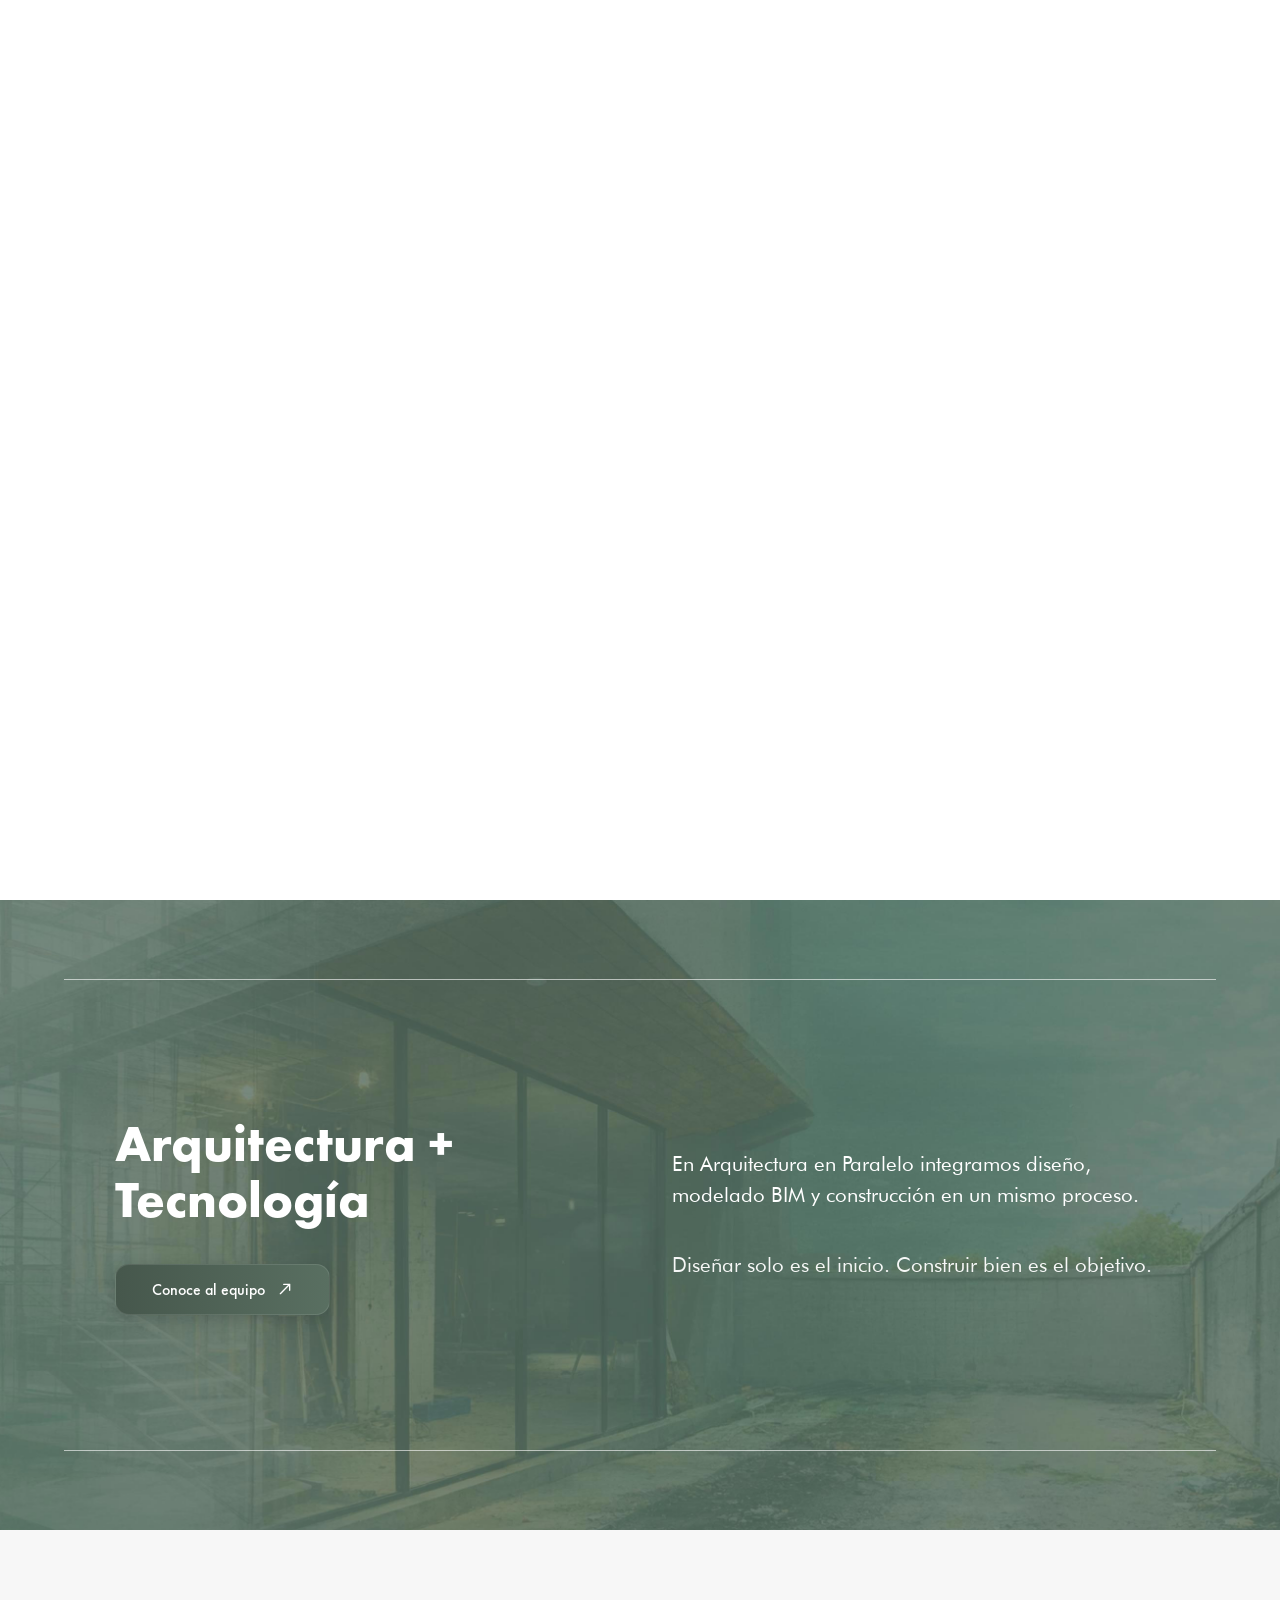
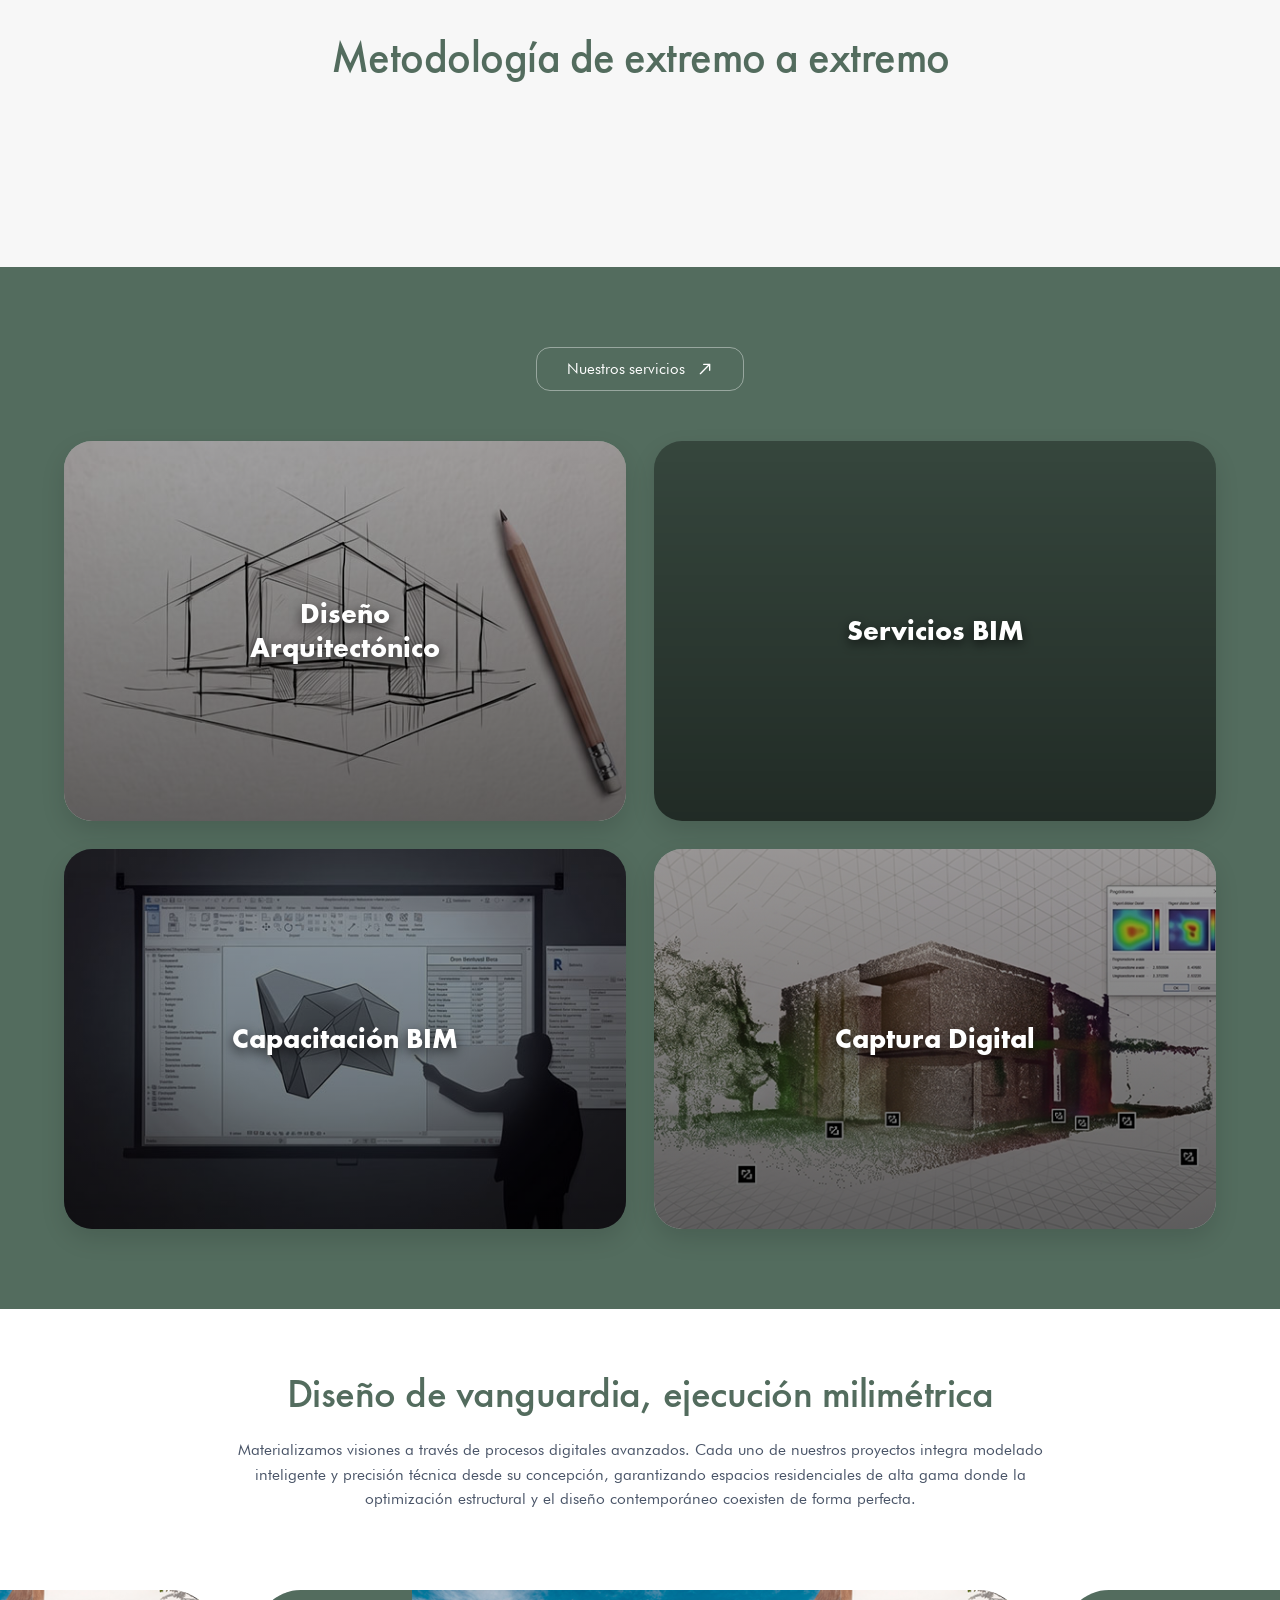
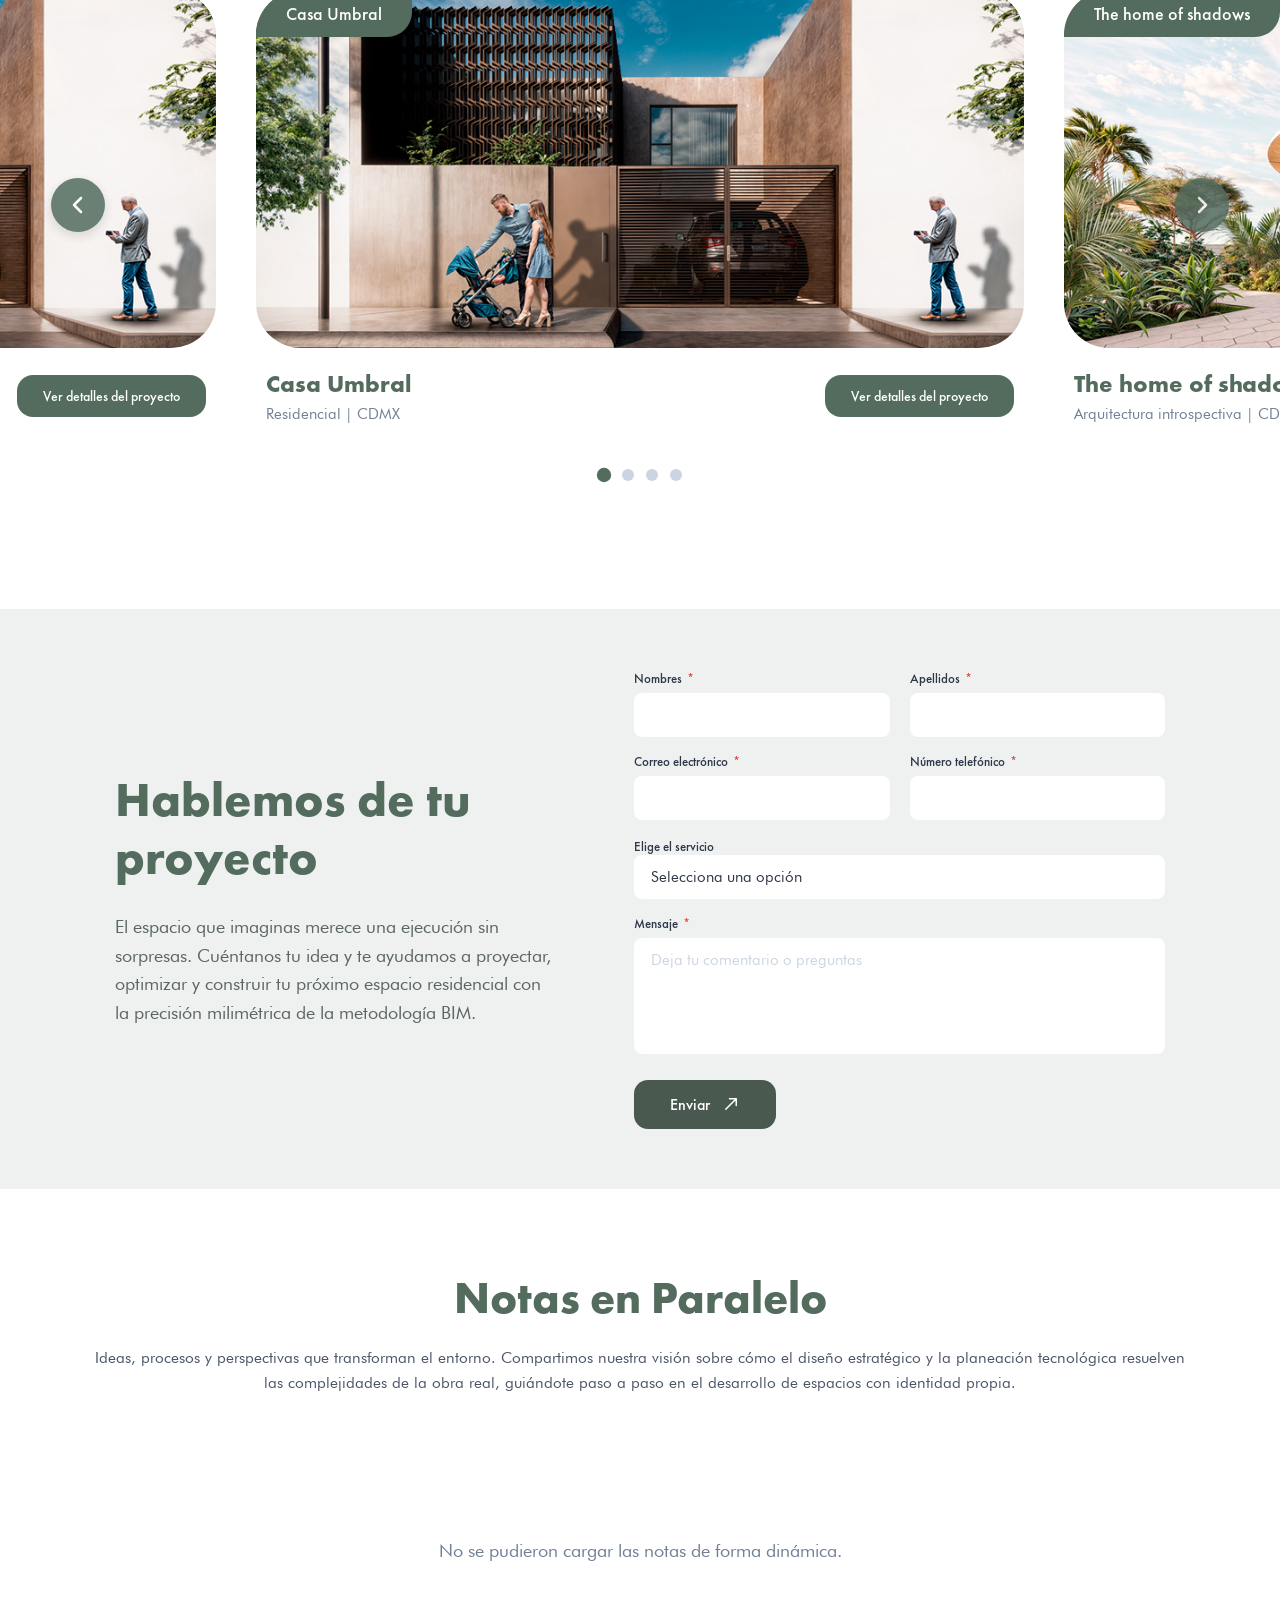
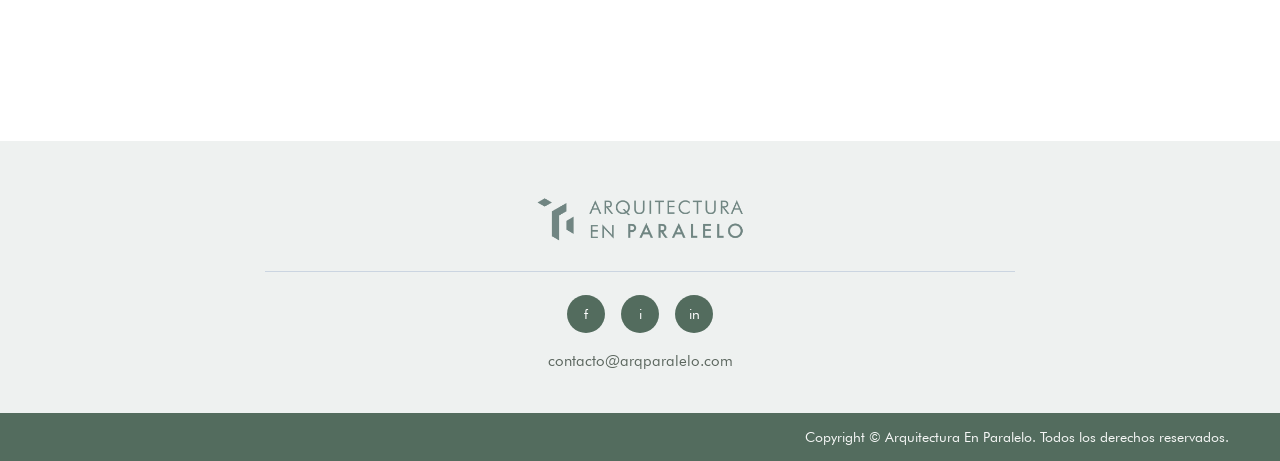
==== commit 76b72fc3: "Ajustes fotos y portadas" ====
--- a/index.html
+++ b/index.html
@@ -3,7 +3,8 @@
 <head>
   <meta charset="UTF-8">
   <meta name="viewport" content="width=device-width, initial-scale=1.0">
-  <title>Arquitectura en Paralelo | Desarrollo Local</title>
+  <title>Arquitectura en Paralelo</title>
+  <link rel="icon" type="image/png" href="assets/img/favicon_aep.png">
   
   <!-- ENLACE AL ARCHIVO CSS EXTERNO -->
   <link rel="stylesheet" href="style.css">
@@ -125,7 +126,8 @@
 
   <div class="grid-servicios">
 
-    <div class="card-flip card-alta">
+    <!-- 1. ARRIBA IZQUIERDA: DISEÑO ARQUITECTÓNICO -->
+    <div class="card-flip">
       <div class="card-inner">
         <div class="card-front foto-1">
           <h3>Diseño<br>Arquitectónico</h3>
@@ -140,41 +142,8 @@
       </div>
     </div>
 
-    <div class="columna-centro">
-      
-      <div class="card-flip card-baja">
-        <div class="card-inner">
-          <div class="card-front foto-2">
-            <h3>Capacitación BIM</h3>
-          </div>
-          <div class="card-back">
-            <p>Ofrecemos cursos de Revit y metodología BIM desarrollados a partir de nuestra experiencia en proyectos reales de arquitectura, infraestructura y edificación. La formación combina teoría, práctica y aplicación profesional.</p>
-            <a href="servicios.html#capacitacion-bim" class="btn-servicios">
-              Ver más
-              <svg viewBox="0 0 24 24" width="14" height="14" class="arrow-svg"><path d="M5 19L19 5M19 5H10M19 5V14" stroke="currentColor" stroke-width="2" stroke-linecap="round" stroke-linejoin="round"/></svg>
-            </a>
-          </div>
-        </div>
-      </div>
-
-      <div class="card-flip card-baja">
-        <div class="card-inner">
-          <div class="card-front foto-3">
-            <h3>Captura Digital</h3>
-          </div>
-          <div class="card-back">
-            <p>Realizamos levantamientos mediante escaneo láser, nube de puntos, fotogrametría con drones y procesos Scan to BIM para documentar edificaciones existentes con alta precisión.</p>
-            <a href="servicios.html#captura-digital" class="btn-servicios">
-              Ver más
-              <svg viewBox="0 0 24 24" width="14" height="14" class="arrow-svg"><path d="M5 19L19 5M19 5H10M19 5V14" stroke="currentColor" stroke-width="2" stroke-linecap="round" stroke-linejoin="round"/></svg>
-            </a>
-          </div>
-        </div>
-      </div>
-
-    </div>
-
-    <div class="card-flip card-alta">
+    <!-- 2. ARRIBA DERECHA: SERVICIOS BIM -->
+    <div class="card-flip">
       <div class="card-inner">
         <div class="card-front foto-4">
           <h3>Servicios BIM</h3>
@@ -183,6 +152,38 @@
           <p>Implementamos soluciones BIM para optimizar el desarrollo de proyectos mediante modelado, coordinación interdisciplinaria, detección de interferencias, documentación y consultoría especializada, mejorando la calidad y el control durante todo el proceso.</p>
           <a href="servicios.html#servicios-bim" class="btn-servicios">
             Ver más 
+            <svg viewBox="0 0 24 24" width="14" height="14" class="arrow-svg"><path d="M5 19L19 5M19 5H10M19 5V14" stroke="currentColor" stroke-width="2" stroke-linecap="round" stroke-linejoin="round"/></svg>
+          </a>
+        </div>
+      </div>
+    </div>
+
+    <!-- 3. ABAJO IZQUIERDA: CAPACITACIÓN BIM -->
+    <div class="card-flip">
+      <div class="card-inner">
+        <div class="card-front foto-2">
+          <h3>Capacitación BIM</h3>
+        </div>
+        <div class="card-back">
+          <p>Ofrecemos cursos de Revit y metodología BIM desarrollados a partir de nuestra experiencia en proyectos reales de arquitectura, infraestructura y edificación. La formación combina teoría, práctica y aplicación profesional.</p>
+          <a href="servicios.html#capacitacion-bim" class="btn-servicios">
+            Ver más
+            <svg viewBox="0 0 24 24" width="14" height="14" class="arrow-svg"><path d="M5 19L19 5M19 5H10M19 5V14" stroke="currentColor" stroke-width="2" stroke-linecap="round" stroke-linejoin="round"/></svg>
+          </a>
+        </div>
+      </div>
+    </div>
+
+    <!-- 4. ABAJO DERECHA: CAPTURA DIGITAL -->
+    <div class="card-flip">
+      <div class="card-inner">
+        <div class="card-front foto-3">
+          <h3>Captura Digital</h3>
+        </div>
+        <div class="card-back">
+          <p>Realizamos levantamientos mediante escaneo láser, nube de puntos, fotogrametría con drones y procesos Scan to BIM para documentar edificaciones existentes con alta precisión.</p>
+          <a href="servicios.html#captura-digital" class="btn-servicios">
+            Ver más
             <svg viewBox="0 0 24 24" width="14" height="14" class="arrow-svg"><path d="M5 19L19 5M19 5H10M19 5V14" stroke="currentColor" stroke-width="2" stroke-linecap="round" stroke-linejoin="round"/></svg>
           </a>
         </div>
@@ -293,55 +294,55 @@
     </div>
     
     <div class="contact-form-col">
-      <form action="#" method="POST" class="main-form">
-        
-        <div class="form-row">
-          <div class="form-group">
-            <label for="nombres">Nombres <span class="required">*</span></label>
-            <input type="text" id="nombres" name="nombres" required>
-          </div>
-          <div class="form-group">
-            <label for="apellidos">Apellidos <span class="required">*</span></label>
-            <input type="text" id="apellidos" name="apellidos" required>
-          </div>
-        </div>
-        
-        <div class="form-row">
-          <div class="form-group">
-            <label for="email">Correo electrónico <span class="required">*</span></label>
-            <input type="email" id="email" name="email" required>
-          </div>
-          <div class="form-group">
-            <label for="telefono">Número telefónico <span class="required">*</span></label>
-            <input type="tel" id="telefono" name="telefono" required>
-          </div>
-        </div>
-        
-       <div class="form-field full-width">
-          <label for="servicio">Elige el servicio</label>
-          <select id="servicio" name="servicio">
-            <option value="" disabled selected>Selecciona una opción</option>
-            <option value="Diseño Arquitectónico">Diseño Arquitectónico</option>
-            <option value="Servicios BIM">Servicios BIM</option>
-            <option value="Capacitación BIM">Capacitación BIM</option>
-            <option value="Captura Digital">Captura Digital</option>
-          </select>
-        </div>
-        
-        <div class="form-group full-width">
-          <label for="mensaje">Mensaje <span class="required">*</span></label>
-          <textarea id="mensaje" name="mensaje" rows="5" placeholder="Deja tu comentario o preguntas" required></textarea>
-        </div>
-        
-        <div class="form-submit-wrapper">
-          <button type="submit" class="btn-submit">
-            Enviar
-            <svg viewBox="0 0 24 24" width="18" height="18"><path d="M5 19L19 5M19 5H10M19 5V14" stroke="currentColor" stroke-width="2" stroke-linecap="round" stroke-linejoin="round"/></svg>
-          </button>
-        </div>
-        
-      </form>
-    </div>
+  <form action="enviar.php" method="POST" class="main-form">
+    
+    <div class="form-row">
+      <div class="form-group">
+        <label for="nombres">Nombres <span class="required">*</span></label>
+        <input type="text" id="nombres" name="nombres" required>
+      </div>
+      <div class="form-group">
+        <label for="apellidos">Apellidos <span class="required">*</span></label>
+        <input type="text" id="apellidos" name="apellidos" required>
+      </div>
+    </div>
+    
+    <div class="form-row">
+      <div class="form-group">
+        <label for="email">Correo electrónico <span class="required">*</span></label>
+        <input type="email" id="email" name="email" required>
+      </div>
+      <div class="form-group">
+        <label for="telefono">Número telefónico <span class="required">*</span></label>
+        <input type="tel" id="telefono" name="telefono" required>
+      </div>
+    </div>
+    
+   <div class="form-field full-width">
+      <label for="servicio">Elige el servicio</label>
+      <select id="servicio" name="servicio">
+        <option value="" disabled selected>Selecciona una opción</option>
+        <option value="Diseño Arquitectónico">Diseño Arquitectónico</option>
+        <option value="Servicios BIM">Servicios BIM</option>
+        <option value="Capacitación BIM">Capacitación BIM</option>
+        <option value="Captura Digital">Captura Digital</option>
+      </select>
+    </div>
+    
+    <div class="form-group full-width">
+      <label for="mensaje">Mensaje <span class="required">*</span></label>
+      <textarea id="mensaje" name="mensaje" rows="5" placeholder="Deja tu comentario o preguntas" required></textarea>
+    </div>
+    
+    <div class="form-submit-wrapper">
+      <button type="submit" class="btn-submit">
+        Enviar
+        <svg viewBox="0 0 24 24" width="18" height="18"><path d="M5 19L19 5M19 5H10M19 5V14" stroke="currentColor" stroke-width="2" stroke-linecap="round" stroke-linejoin="round"/></svg>
+      </button>
+    </div>
+    
+  </form>
+</div>
     
   </div>
 </section>
--- a/style.css
+++ b/style.css
@@ -2,7 +2,12 @@
    1. CONFIGURACIÓN DE FUENTES FUTURA LOCALES
    ========================================================================== */
 
-/* Peso normal/lectura (Book) */
+img, svg {
+  max-width: 100%;
+  height: auto;
+}
+
+   /* Peso normal/lectura (Book) */
 @font-face {
   font-family: 'Futura Local';
   src: url('assets/fonts/Futura-Book-font.ttf') format('truetype');
@@ -460,23 +465,21 @@
 }
 
 /* ==========================================================================
-   12. CONTENEDOR GENERAL DE LA SECCIÓN DE SERVICIOS
+   12. CONTENEDOR GENERAL DE LA SECCIÓN DE SERVICIOS (GRILLA 2x2)
    ========================================================================== */
 .services-section {
   width: 100%;
-  background-color: #536c5e; /* Tu verde institucional unificado de fondo */
+  background-color: #536c5e;
   padding: 80px 0;
   box-sizing: border-box;
 }
 
-/* Barra superior para centrar el botón */
 .services-top-bar {
   display: flex;
   justify-content: center;
   margin-bottom: 50px;
 }
 
-/* El botón superior con borde fino */
 .btn-services-top {
   display: inline-flex;
   align-items: center;
@@ -488,7 +491,7 @@
   padding: 12px 30px;
   border-radius: 14px;
   font-family: 'Futura Local', sans-serif;
-  font-weight: 400; /* Futura-Book-font.ttf */
+  font-weight: 400;
   font-size: 15px;
   transition: all 0.3s ease;
 }
@@ -506,40 +509,22 @@
   transform: translate(2px, -2px);
 }
 
-/* --- DISEÑO DE LA REJILLA (GRID) ASIMÉTRICA --- */
+/* --- DISEÑO DE REJILLA 2x2 --- */
 .grid-servicios {
   display: grid;
-  grid-template-columns: 1fr 1.1fr 1fr;
-  gap: 24px;
-  width: 92vw;
-  max-width: 1800px;
+  grid-template-columns: repeat(2, 1fr);
+  gap: 28px;
+  width: 90vw;
+  max-width: 1300px;
   margin: 0 auto;
   box-sizing: border-box;
-}
-
-.columna-centro {
-  display: flex;
-  flex-direction: column;
-  gap: 24px;
 }
 
 /* --- ESTRUCTURA FLIP CARD 3D --- */
 .card-flip {
   perspective: 1000px;
   width: 100%;
-}
-
-/* ALTURAS PROPORCIONALES */
-.card-alta {
-  height: 38vw; 
-  max-height: 800px; 
-  min-height: 480px; 
-}
-
-.card-baja {
-  height: calc(19vw - 12px); 
-  max-height: 388px; 
-  min-height: 228px;
+  height: 380px; /* Altura uniforme para las 4 tarjetas */
 }
 
 .card-inner {
@@ -562,9 +547,9 @@
   -webkit-backface-visibility: hidden;
   backface-visibility: hidden;
   box-sizing: border-box;
-  /* LÍNEA 116 ORIGINAL: Cambia el radio aquí de forma manual si lo requieres */
-  border-radius: 35px 0px 35px 0px !important; 
+  border-radius: 28px !important; /* Esquinas redondeadas homogéneas */
   overflow: hidden !important;
+  box-shadow: 0 10px 25px rgba(0, 0, 0, 0.12);
 }
 
 /* --- PARTE FRONTAL --- */
@@ -583,32 +568,28 @@
   content: '';
   position: absolute;
   top: 0; left: 0; width: 100%; height: 100%;
-  background: linear-gradient(180deg, rgba(0, 0, 0, 0.4) 0%, rgba(0, 0, 0, 0.65) 50%, rgba(0, 0, 0, 0.4) 100%); 
+  background: linear-gradient(180deg, rgba(0, 0, 0, 0.35) 0%, rgba(0, 0, 0, 0.6) 100%); 
   z-index: 1;
 }
 
 .card-front h3 {
   font-family: 'Futura Local', sans-serif;
-  font-weight: 700; /* Carga FuturaPTBold.otf */
-  color: #ffffff;
-  font-size: clamp(1.4rem, 2.2vw, 2.4rem);
+  font-weight: 700;
+  color: #ffffff;
+  font-size: clamp(1.6rem, 2.2vw, 2.4rem);
   z-index: 2;
   margin: 0;
   line-height: 1.2;
-  text-shadow: 0 4px 12px rgba(0, 0, 0, 0.7), 0 2px 4px rgba(0, 0, 0, 0.5);
-}
-
-.card-baja .card-front h3 {
-  font-size: clamp(1.2rem, 1.9vw, 2rem);
+  text-shadow: 0 4px 12px rgba(0, 0, 0, 0.7);
 }
 
 /* IMÁGENES LOCALES */
 .foto-1 { background-image: url('assets/img/services-disenio.jpg'); }
-.foto-2 { background-image: url('assets/img/services-BIM.png'); }
-.foto-3 { background-image: url('assets/img/services-supervision.png'); }
-.foto-4 { background-image: url('assets/img/services-renderizado.jpg'); }
-
-/* --- PARTE TRASERA TRASLÚCIDA --- */
+.foto-2 { background-image: url('assets/img/services-capacitacion.jpg'); }
+.foto-3 { background-image: url('assets/img/services-captura.png'); }
+.foto-4 { background-image: url('assets/img/services-bim.png'); }
+
+/* --- PARTE TRASERA --- */
 .card-back {
   background-color: #42594d;
   transform: rotateY(180deg);
@@ -616,8 +597,7 @@
   flex-direction: column;
   justify-content: center;
   align-items: center;
-  padding: 30px;
-  
+  padding: 35px;
   opacity: 0;
   visibility: hidden;
   transition: opacity 0.3s ease, visibility 0.3s ease;
@@ -630,24 +610,52 @@
 
 .card-back p {
   font-family: 'Futura Local', sans-serif;
-  font-weight: 400; /* Carga Futura-Book-font.ttf */
+  font-weight: 400;
   color: #e2e8f0;
-  font-size: clamp(0.9rem, 1.1vw, 1.1rem);
-  line-height: 1.5;
+  font-size: 14.5px;
+  line-height: 1.6;
   margin-bottom: 24px;
-  max-width: 85%;
-}
-
-@media (max-width: 1200px) {
-  .card-back p {
-    font-size: 13px;
-    margin-bottom: 15px;
-  }
-  .card-baja .card-back p {
-    display: -webkit-box;
-    -webkit-line-clamp: 3;
-    -webkit-box-orient: vertical;
-    overflow: hidden; 
+  max-width: 90%;
+}
+
+.btn-servicios {
+  display: inline-flex;
+  align-items: center;
+  justify-content: center;
+  gap: 8px;
+  border: 1px solid #ffffff;
+  background: transparent;
+  color: #ffffff;
+  padding: 10px 24px;
+  font-size: 14px;
+  font-family: 'Futura Local', sans-serif;
+  font-weight: 500;
+  text-decoration: none;
+  border-radius: 18px;
+  transition: all 0.3s ease;
+}
+
+.arrow-svg {
+  transition: transform 0.3s ease;
+}
+
+.btn-servicios:hover {
+  background: #ffffff;
+  color: #42594d;
+}
+
+.btn-servicios:hover .arrow-svg {
+  transform: translate(2px, -2px);
+}
+
+/* --- RESPONSIVO PARA TABLETS Y MÓVILES --- */
+@media (max-width: 850px) {
+  .grid-servicios {
+    grid-template-columns: 1fr;
+    gap: 20px;
+  }
+  .card-flip {
+    height: 300px;
   }
 }
 
@@ -901,9 +909,10 @@
     padding: 0 20px;
   }
   .proyecto-card {
-    flex: 0 0 85vw;
-    min-width: auto;
-  }
+  flex: 0 0 70vw; 
+  max-width: 1200px;
+  min-width: 750px;
+}
   .proyecto-imagen-wrapper {
     height: 240px;
   }
@@ -1239,22 +1248,28 @@
 /* Flecha superior derecha flotante */
 .blog-card-arrow {
   position: absolute;
-  top: 30px;
+  top: 24px;
   right: 24px;
-  background-color: #ffffff;
-  width: 42px;
-  height: 42px;
-  border-radius: 12px;
-  display: flex;
-  align-items: center;
-  justify-content: center;
-  color: #000000;
-  z-index: 2;
-  transition: transform 0.3s ease;
-}
-
-.blog-card:hover .blog-card-arrow {
-  transform: translate(3px, -3px);
+  background-color: #ffffff !important;
+  color: #536c5e; /* Verde corporativo en la flecha para contrastar perfecto sobre blanco */
+  width: 44px;
+  height: 44px;
+  border-radius: 14px; /* Bordes redondeados elegantes acorde a tu UI */
+  border: none;
+  display: flex;
+  align-items: center;
+  justify-content: center;
+  cursor: pointer;
+  z-index: 5;
+  box-shadow: 0 4px 15px rgba(0, 0, 0, 0.2);
+  transition: transform 0.3s ease, background-color 0.3s ease, color 0.3s ease;
+}
+
+.blog-card:hover .blog-card-arrow,
+.blog-card-arrow:hover {
+  transform: translate(2px, -2px);
+  background-color: #536c5e !important;
+  color: #ffffff; /* Al hacer hover se invierte a fondo verde y flecha blanca */
 }
 
 .blog-card-title {
@@ -1928,7 +1943,7 @@
    ========================================================================== */
 .nosotros-hero-section {
   position: relative;
-  width: 100vw;       /* Forzamos el ancho completo del viewport */
+  width: 100%;       /* Forzamos el ancho completo del viewport */
   height: 100vh;      /* Forzamos el alto completo del viewport */
   display: flex;
   
@@ -2196,9 +2211,13 @@
 .perfil-imagen-wrapper {
   position: relative;
   width: 100%;
-  height: 480px;             /* Altura fija ideal para las fotografías de perfil */
-  overflow: hidden;          /* Esconde el CV que está abajo esperando */
+  height: 480px;
+  overflow: hidden;
   background-color: #e2e8f0;
+
+  /* Quita el redondeo de las esquinas inferiores para que pegue recto con el verde */
+  border-bottom-left-radius: 0 !important;
+  border-bottom-right-radius: 0 !important;
 }
 
 .perfil-imagen-wrapper img {
@@ -2490,7 +2509,7 @@
    ========================================================================== */
 .servicios-hero-section {
   position: relative;
-  width: 100vw;
+  width: 100%;
   height: 100vh;
   display: flex;
   align-items: center; /* Centrado vertical perfecto como en la captura */
@@ -2506,6 +2525,7 @@
   z-index: 1;
 }
 
+.servicios-hero-background video,
 .servicios-hero-background img {
   width: 100% !important;
   height: 100% !important;
@@ -2826,25 +2846,34 @@
   display: none !important;
 }
 
-/* TARJETA PRINCIPAL CON BORDE VERDE INFERIOR INTEGRADO */
+/* TARJETA PRINCIPAL CON BORDE VERDE INFERIOR INTEGRADO (MITAD FOTO / MITAD VERDE SÓLIDO) */
 .tarjeta-servicio-resumen {
   position: relative;
   width: 100%;
   min-height: 220px;
   display: flex;
   justify-content: space-between;
-  align-items: center;
-  padding: 35px 50px;
+  align-items: stretch;
+  padding: 0;
   box-sizing: border-box;
   border-radius: 28px;
-  overflow: hidden; /* Garantiza que la imagen y la barra respeten el curvado */
+  overflow: hidden;
+  background-color: #536c5e;
+  transition: transform 0.35s ease, box-shadow 0.35s ease;
+  box-shadow: 0 4px 15px rgba(0, 0, 0, 0.05);
+}
+
+/* LADO IZQUIERDO: CONTENEDOR DE LA IMAGEN DE FONDO (50%) */
+.tarjeta-servicio-resumen::before {
+  content: '';
+  position: absolute;
+  top: 0;
+  left: 0;
+  width: 50%;
+  height: 100%;
   background-size: cover;
   background-position: center;
-  background-color: #ffffff;
-  
-  /* Transición suave para elevación y sombra */
-  transition: transform 0.35s ease, box-shadow 0.35s ease;
-  box-shadow: 0 4px 15px rgba(0, 0, 0, 0.05);
+  z-index: 1;
 }
 
 /* LÍNEA VERDE ACCENTO EN EL BORDES INFERIOR (INTEGRADA) */
@@ -2854,35 +2883,43 @@
   bottom: 0;
   left: 0;
   width: 100%;
-  height: 18px; /* Altura de la barra verde indicadora */
-  background-color: #536c5e;
+  height: 18px;
+  background-color: #42594d;
   transition: height 0.3s ease, background-color 0.3s ease;
-  z-index: 3;
+  z-index: 4;
 }
 
 /* EFECTO HOVER: Elevación sutil y resalte del acento verde */
 .servicio-item-bloque:hover .tarjeta-servicio-resumen {
-  transform: translateY(-5px); /* Eleva suavemente la tarjeta */
-  box-shadow: 0 12px 30px rgba(0, 0, 0, 0.15); /* Otorga profundidad */
+  transform: translateY(-5px);
+  box-shadow: 0 12px 30px rgba(0, 0, 0, 0.15);
 }
 
 .servicio-item-bloque:hover .tarjeta-servicio-resumen::after {
-  height: 25px; /* La barra crece ligeramente de forma fluida */
-  background-color: #42594d;
-}
-
-/* CAPA OSCURA Y TEXTOS */
+  height: 25px;
+  background-color: #35473d;
+}
+
+/* CAPA OSCURA SOLO SOBRE LA FOTO (50% IZQUIERDO) */
 .servicio-overlay-card {
   position: absolute;
-  top: 0; left: 0; width: 100%; height: 100%;
-  background: rgba(0, 0, 0, 0.45);
-  z-index: 1;
-}
-
-.servicio-titulo-caja,
-.servicio-desc-caja {
+  top: 0;
+  left: 0;
+  width: 50%;
+  height: 100%;
+  background: rgba(0, 0, 0, 0.38);
+  z-index: 2;
+}
+
+/* COLUMNA IZQUIERDA: TÍTULO SOBRE LA FOTO */
+.servicio-titulo-caja {
   position: relative;
-  z-index: 2;
+  z-index: 3;
+  width: 50%;
+  display: flex;
+  align-items: center;
+  padding: 35px 50px;
+  box-sizing: border-box;
 }
 
 .servicio-titulo-caja h3 {
@@ -2892,24 +2929,32 @@
   font-size: clamp(1.6rem, 2.2vw, 2.2rem);
   margin: 0;
   line-height: 1.2;
-}
-
+  text-shadow: 0 3px 10px rgba(0, 0, 0, 0.6);
+}
+
+/* COLUMNA DERECHA: FONDO VERDE SÓLIDO Y TEXTO */
 .servicio-desc-caja {
+  position: relative;
+  z-index: 3;
+  width: 50%;
+  background-color: #536c5e;
   display: flex;
   flex-direction: column;
   align-items: flex-end;
+  justify-content: center;
   gap: 16px;
-  width: 55%;
+  padding: 35px 50px;
+  box-sizing: border-box;
 }
 
 .servicio-desc-caja p {
-  max-width: 420px;
+  max-width: 440px;
   margin: 0;
   text-align: right;
   font-family: 'Futura Local', sans-serif;
-  font-size: 14px;
-  line-height: 1.5;
-  color: #ffffff;
+  font-size: 14.5px;
+  line-height: 1.55;
+  color: #ffffff !important;
   opacity: 0.95;
 }
 
@@ -2933,6 +2978,7 @@
 .btn-saber-mas:hover {
   background-color: #eef1f0 !important;
   border-color: #eef1f0 !important;
+  transform: translateY(-2px);
 }
 
 /* 3. SOLAPA VERDE: Nace pegada debajo de la tarjeta */
@@ -2942,9 +2988,9 @@
   background-color: #536c5e;
   border-bottom-left-radius: 20px;
   border-bottom-right-radius: 20px;
-  margin: -8px auto 0 auto; /* Se traslapa ligeramente con la tarjeta arriba */
+  margin: -8px auto 0 auto;
   position: relative;
-  z-index: 1; /* Por detrás de la tarjeta principal */
+  z-index: 1;
   transition: transform 0.35s cubic-bezier(0.25, 1, 0.5, 1), background-color 0.3s ease;
 }
 
@@ -2959,11 +3005,18 @@
   display: none;
 }
 
-/* --- IMÁGENES DE FONDO --- */
-.servicio-bg-diseno { background-image: url('assets/img/services-disenio.jpg'); }
-.servicio-bg-bim { background-image: url('assets/img/services-BIM.png'); }
-.servicio-bg-capacitacion { background-image: url('assets/img/services-supervision.png'); }
-.servicio-bg-captura { background-image: url('assets/img/services-renderizado.jpg'); }
+/* --- IMÁGENES ASIGNADAS AL 50% IZQUIERDO (::before) --- */
+.servicio-bg-diseno,
+.servicio-bg-bim,
+.servicio-bg-capacitacion,
+.servicio-bg-captura {
+  background-image: none !important;
+}
+
+.servicio-bg-diseno::before { background-image: url('assets/img/services-disenio.jpg') !important; }
+.servicio-bg-bim::before { background-image: url('assets/img/services-bim.png') !important; }
+.servicio-bg-capacitacion::before { background-image: url('assets/img/services-capacitacion.jpg') !important; }
+.servicio-bg-captura::before { background-image: url('assets/img/services-captura.png') !important; }
 
 /* --- PANEL DESPLEGABLE INTERNO --- */
 .servicio-panel-detalle {
@@ -2976,72 +3029,37 @@
 }
 
 .servicio-item-bloque.active .servicio-panel-detalle {
-  margin-top: 20px; 
+  margin-top: 20px;
 }
 
 .panel-detalle-interno {
-  position: relative !important; /* Forzamos a que sea la referencia de posicionamiento */
+  position: relative !important;
   background-color: #536c5e;
   border-radius: 35px;
-  padding: 55px 45px 45px 45px; /* Agregamos colchón arriba (55px) para respiración */
+  padding: 0; 
+  overflow: hidden; 
   box-sizing: border-box;
 }
 
 .panel-grid {
   display: grid;
   grid-template-columns: 1.1fr 1fr;
-  gap: 45px;
-  align-items: center;
-}
-
-.panel-carrusel-contenedor {
+  align-items: stretch;
+  min-height: 380px;
+}
+
+.panel-foto-estatica {
+  width: 100%;
+  height: 100%;
+  min-height: 380px;
   position: relative;
-  width: 100%;
-}
-
-.panel-carrusel-slides {
-  width: 100%;
-  height: 340px;
-  position: relative;
-  border-radius: 25px;
-  overflow: hidden; 
-  background-color: rgba(0, 0, 0, 0.05);
-}
-
-.slide-img {
-  position: absolute;
-  top: 0; left: 0; width: 100%; height: 100%;
+}
+
+.panel-foto-estatica img {
+  width: 100%;
+  height: 100%;
   object-fit: cover;
-  opacity: 0;
-  transition: opacity 0.5s ease-in-out;
-  z-index: 1;
-}
-
-.slide-img.active {
-  opacity: 1;
-  z-index: 2;
-}
-
-.carrusel-dots {
-  position: relative;
-  margin-top: 16px;
-  display: flex;
-  justify-content: center;
-  gap: 10px;
-  z-index: 10;
-}
-
-.dot {
-  width: 10px;
-  height: 10px;
-  border-radius: 50%;
-  background-color: rgba(255, 255, 255, 0.35);
-  cursor: pointer;
-  transition: background-color 0.3s ease;
-}
-
-.dot.active {
-  background-color: #ffffff;
+  display: block;
 }
 
 .panel-texto-content {
@@ -3050,10 +3068,39 @@
   font-weight: 400;
   font-size: 15px;
   line-height: 1.6;
+  padding: 50px 60px 50px 40px;
+  display: flex;
+  flex-direction: column;
+  justify-content: center;
 }
 
 .panel-texto-content p {
-  margin-bottom: 16px;
+  margin: 0;
+  opacity: 0.95;
+}
+
+.btn-cerrar-panel {
+  position: absolute !important;
+  top: 25px !important;
+  right: 25px !important;
+  background: rgba(255, 255, 255, 0.2);
+  border: 1px solid rgba(255, 255, 255, 0.4);
+  color: #ffffff;
+  width: 36px;
+  height: 36px;
+  border-radius: 50%;
+  display: flex;
+  align-items: center;
+  justify-content: center;
+  cursor: pointer;
+  transition: all 0.3s ease;
+  z-index: 20;
+}
+
+.btn-cerrar-panel:hover {
+  background-color: #ffffff;
+  color: #536c5e;
+  transform: rotate(90deg);
 }
 
 /* RESPONSIVO */
@@ -3061,14 +3108,30 @@
   .tarjeta-servicio-resumen {
     min-height: auto;
     flex-direction: column;
-    align-items: flex-start;
-    gap: 20px;
+    align-items: stretch;
+  }
+
+  .tarjeta-servicio-resumen::before,
+  .servicio-overlay-card,
+  .servicio-titulo-caja,
+  .servicio-desc-caja {
+    width: 100%;
+  }
+
+  .tarjeta-servicio-resumen::before,
+  .servicio-overlay-card {
+    height: 150px;
+  }
+
+  .servicio-titulo-caja {
+    height: 150px;
     padding: 30px;
   }
 
   .servicio-desc-caja {
     width: 100%;
     align-items: flex-start;
+    padding: 30px;
   }
 
   .servicio-desc-caja p {
@@ -3089,6 +3152,19 @@
 
   .panel-carrusel-slides {
     height: 250px;
+  }
+  .panel-grid {
+    grid-template-columns: 1fr;
+    min-height: auto;
+  }
+
+  .panel-foto-estatica {
+    height: 240px;
+    min-height: 240px;
+  }
+
+  .panel-texto-content {
+    padding: 30px;
   }
 }
 
@@ -3378,7 +3454,7 @@
    ========================================================================== */
 .proyectos-hero-section {
   position: relative;
-  width: 100vw;
+  width: 100%;
   height: 100vh;
   display: flex;
   align-items: center;
@@ -3658,4 +3734,54 @@
   padding: 0;
   overflow-x: hidden; /* Oculta solo el desbordamiento horizontal */
   overflow-y: auto;   /* GARANTIZA el scroll vertical siempre */
-}+}
+
+/* ==========================================================================
+   AJUSTE DE SEGURIDAD PARA PRELOADER Y GRÁFICOS GRANDES
+   ========================================================================== */
+.preloader-video-wrapper,
+.preloader-overlay svg {
+  max-width: 500px !important;
+  max-height: 500px !important;
+  margin: 0 auto;
+}
+
+/* ==========================================================================
+   REGLAS DE SEGURIDAD Y FIX DE LAYOUT EN GITHUB PAGES
+   ========================================================================== */
+
+/* Bloquea el desbordamiento horizontal global */
+html, body {
+  width: 100% !important;
+  max-width: 100% !important;
+  overflow-x: hidden !important;
+}
+
+/* Encaja las rejillas y tarjetas de colaboradores para que no se estiren */
+.grid-direccion,
+.grid-equipo-dos-cols,
+.grid-equipo-cuatro-cols,
+.grid-equipo-tres-cols {
+  width: 100% !important;
+  max-width: 1200px !important;
+  margin: 30px auto 0 auto !important;
+  box-sizing: border-box;
+}
+
+.tarjeta-mini, 
+.tarjeta-perfil {
+  max-width: 380px !important;
+  margin: 0 auto !important;
+}
+
+.perfil-imagen-wrapper {
+  width: 100% !important;
+  height: 380px !important;
+  overflow: hidden !important;
+}
+
+.perfil-imagen-wrapper img {
+  width: 100% !important;
+  height: 100% !important;
+  object-fit: cover !important;
+}git add style.css
